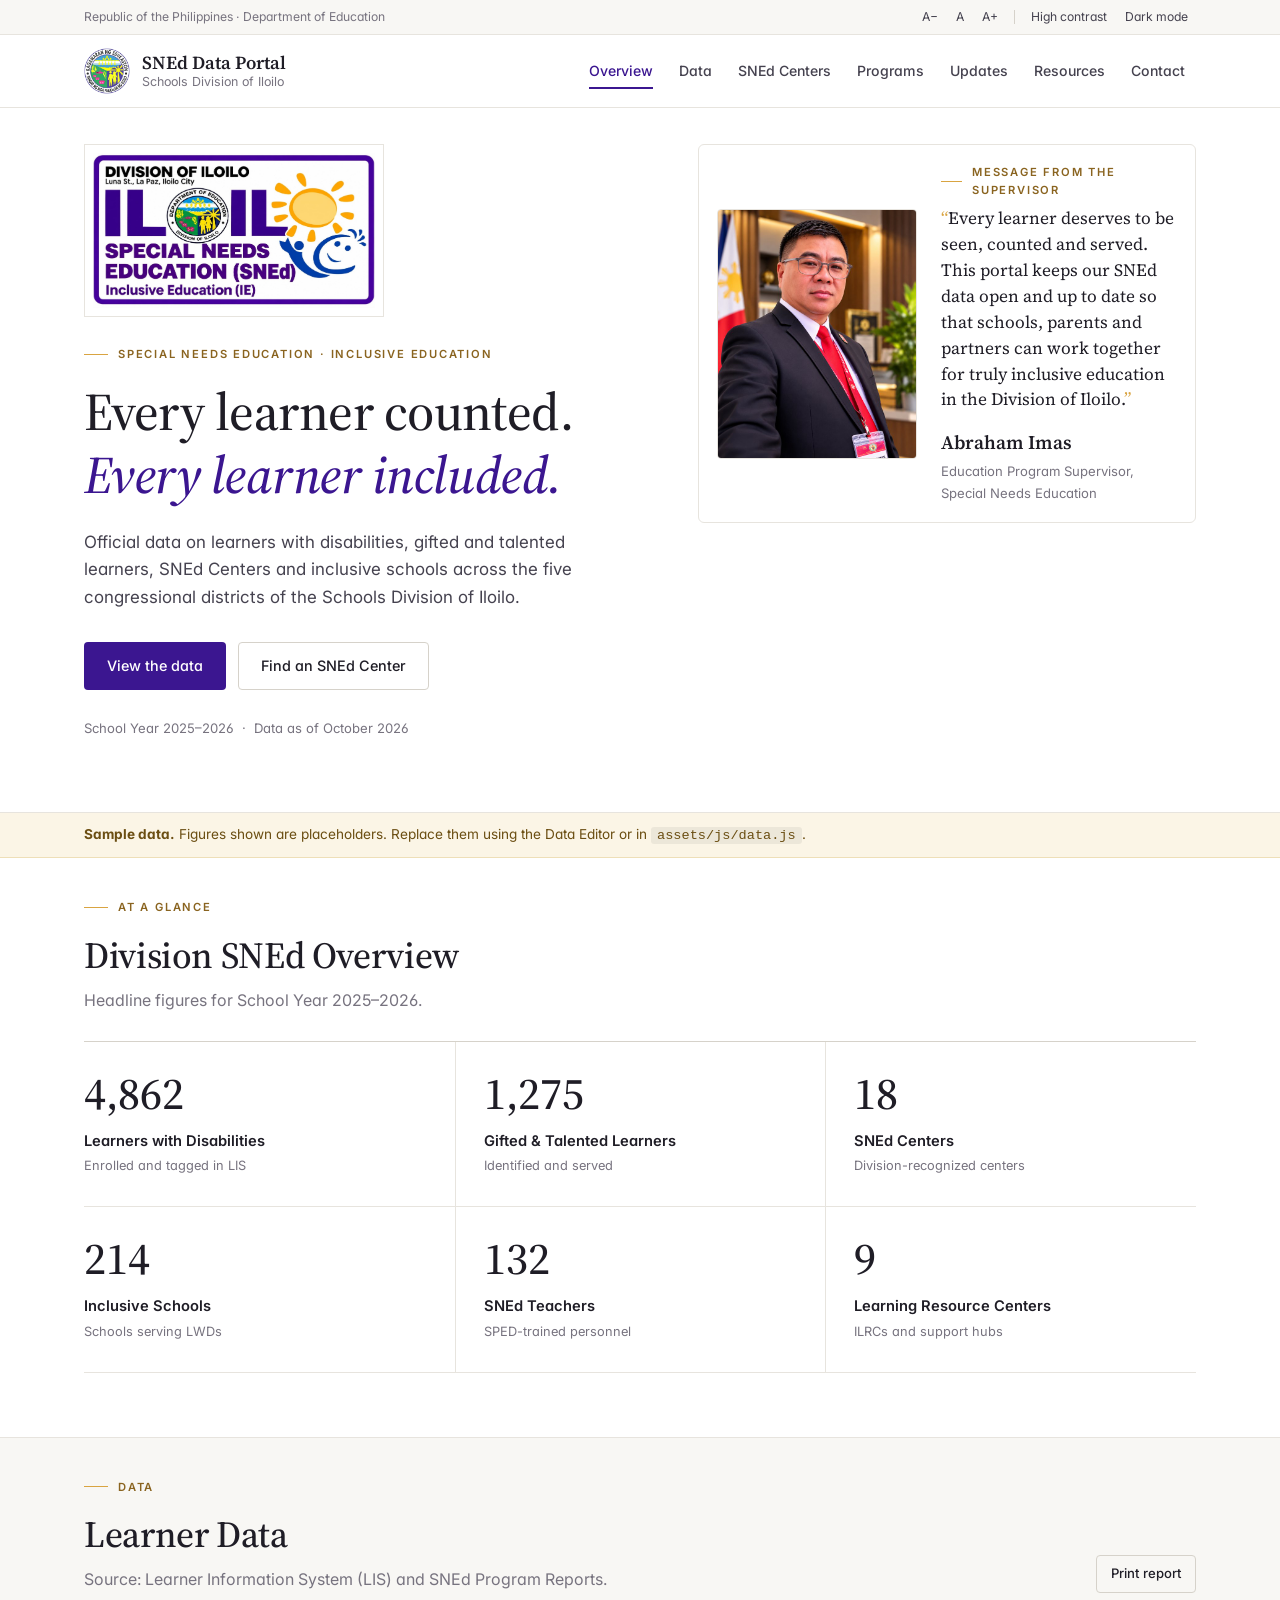
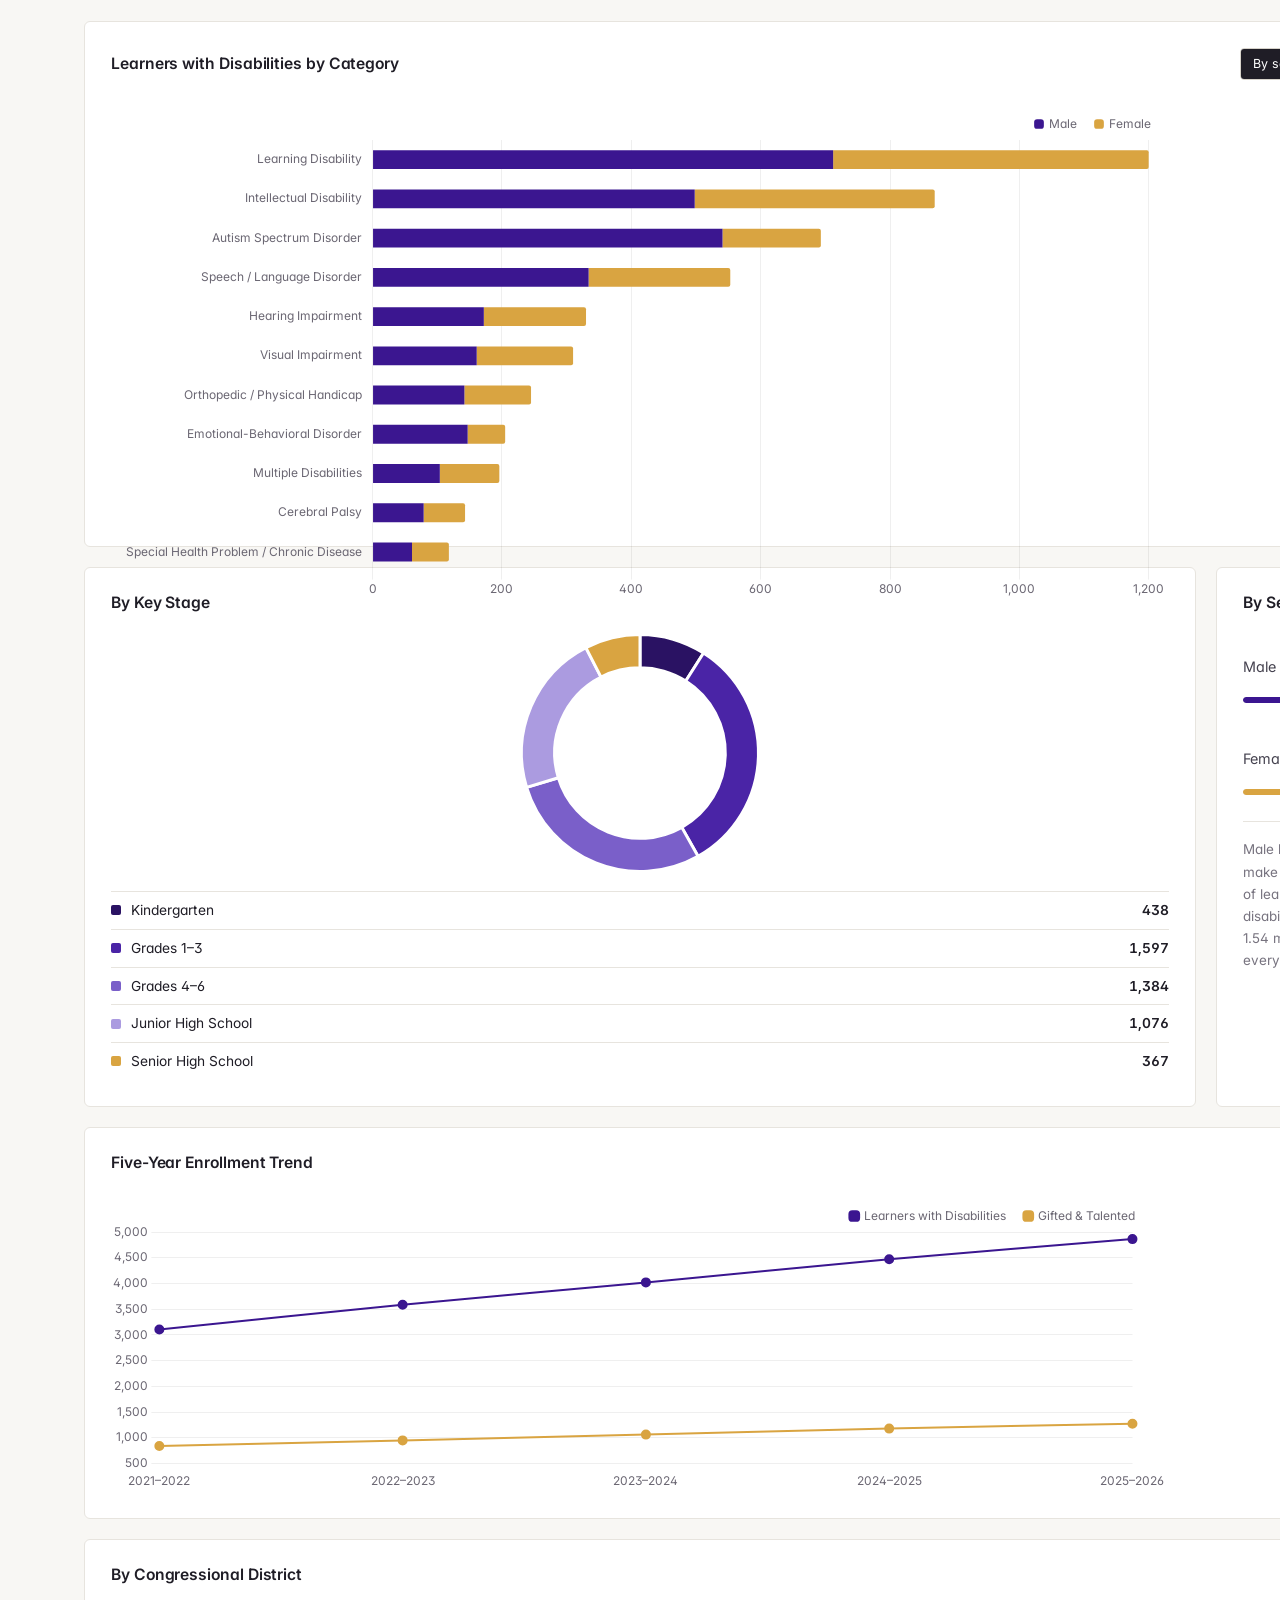
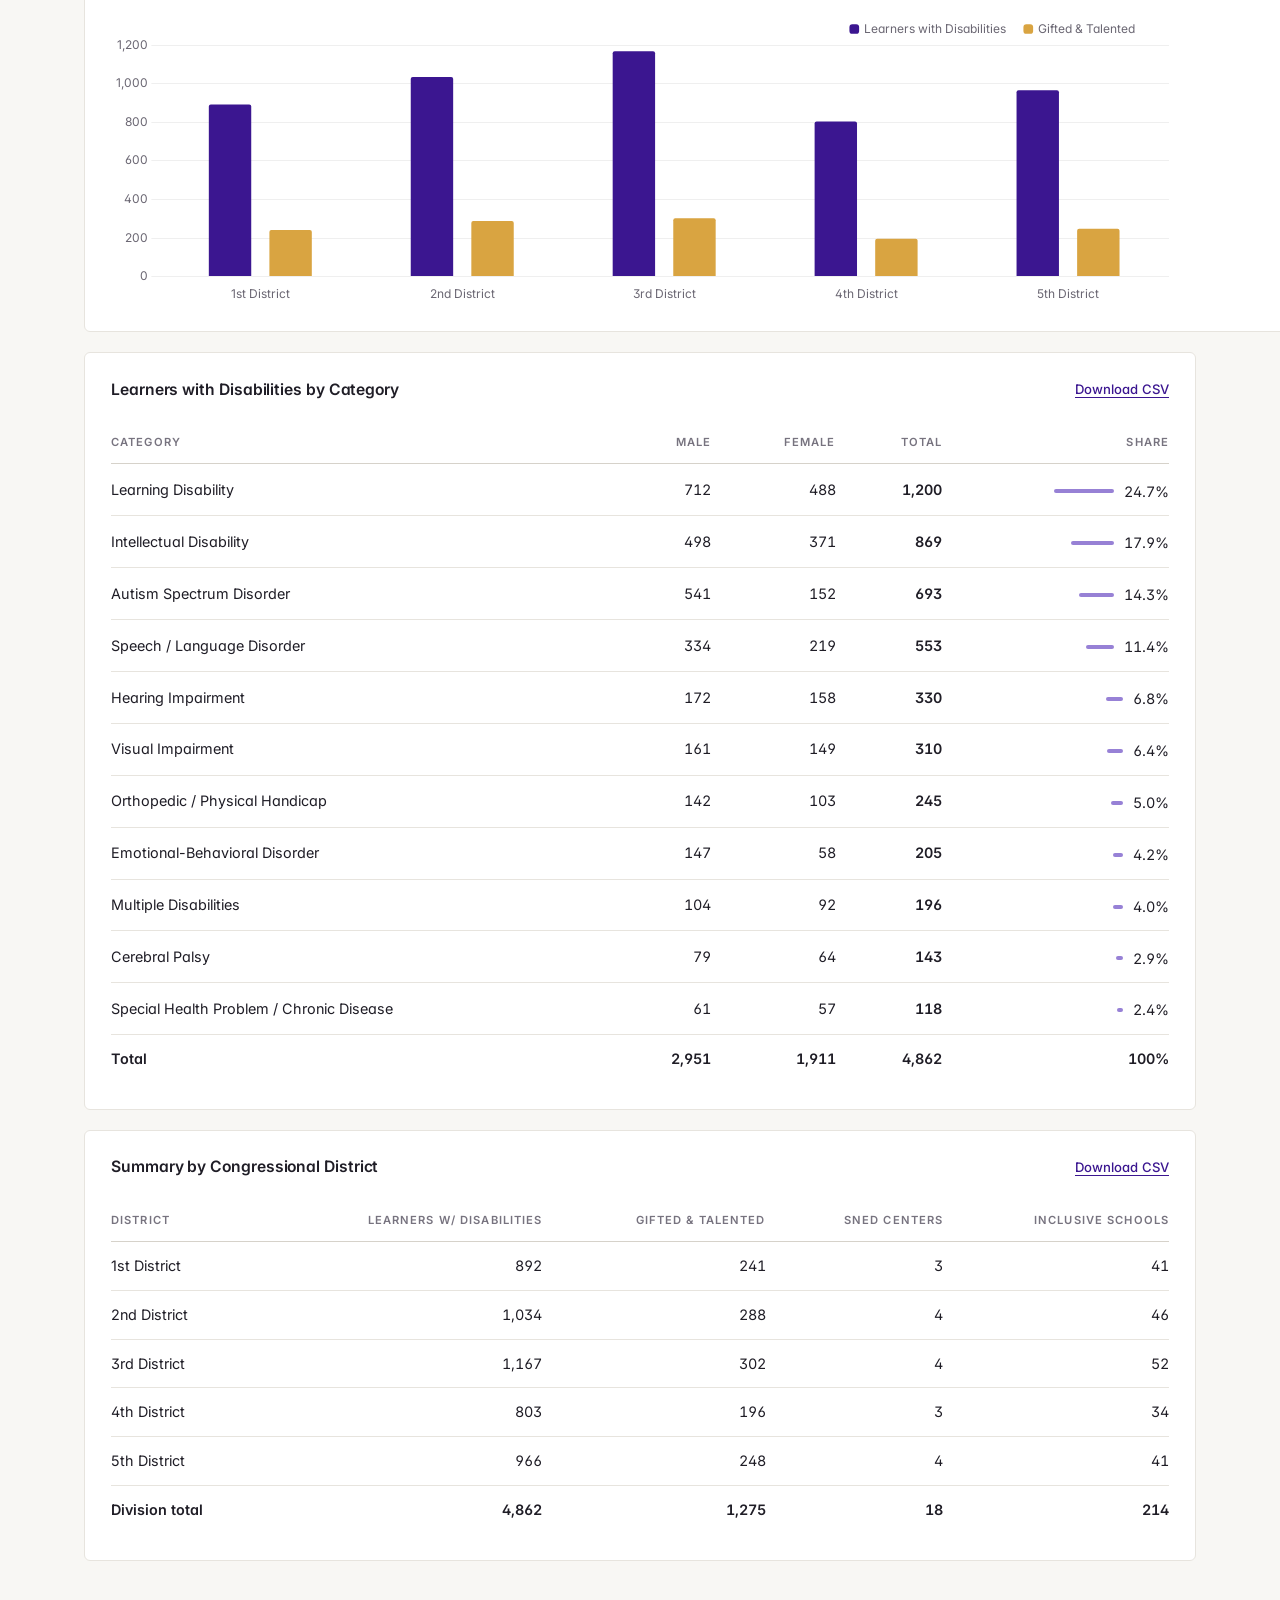
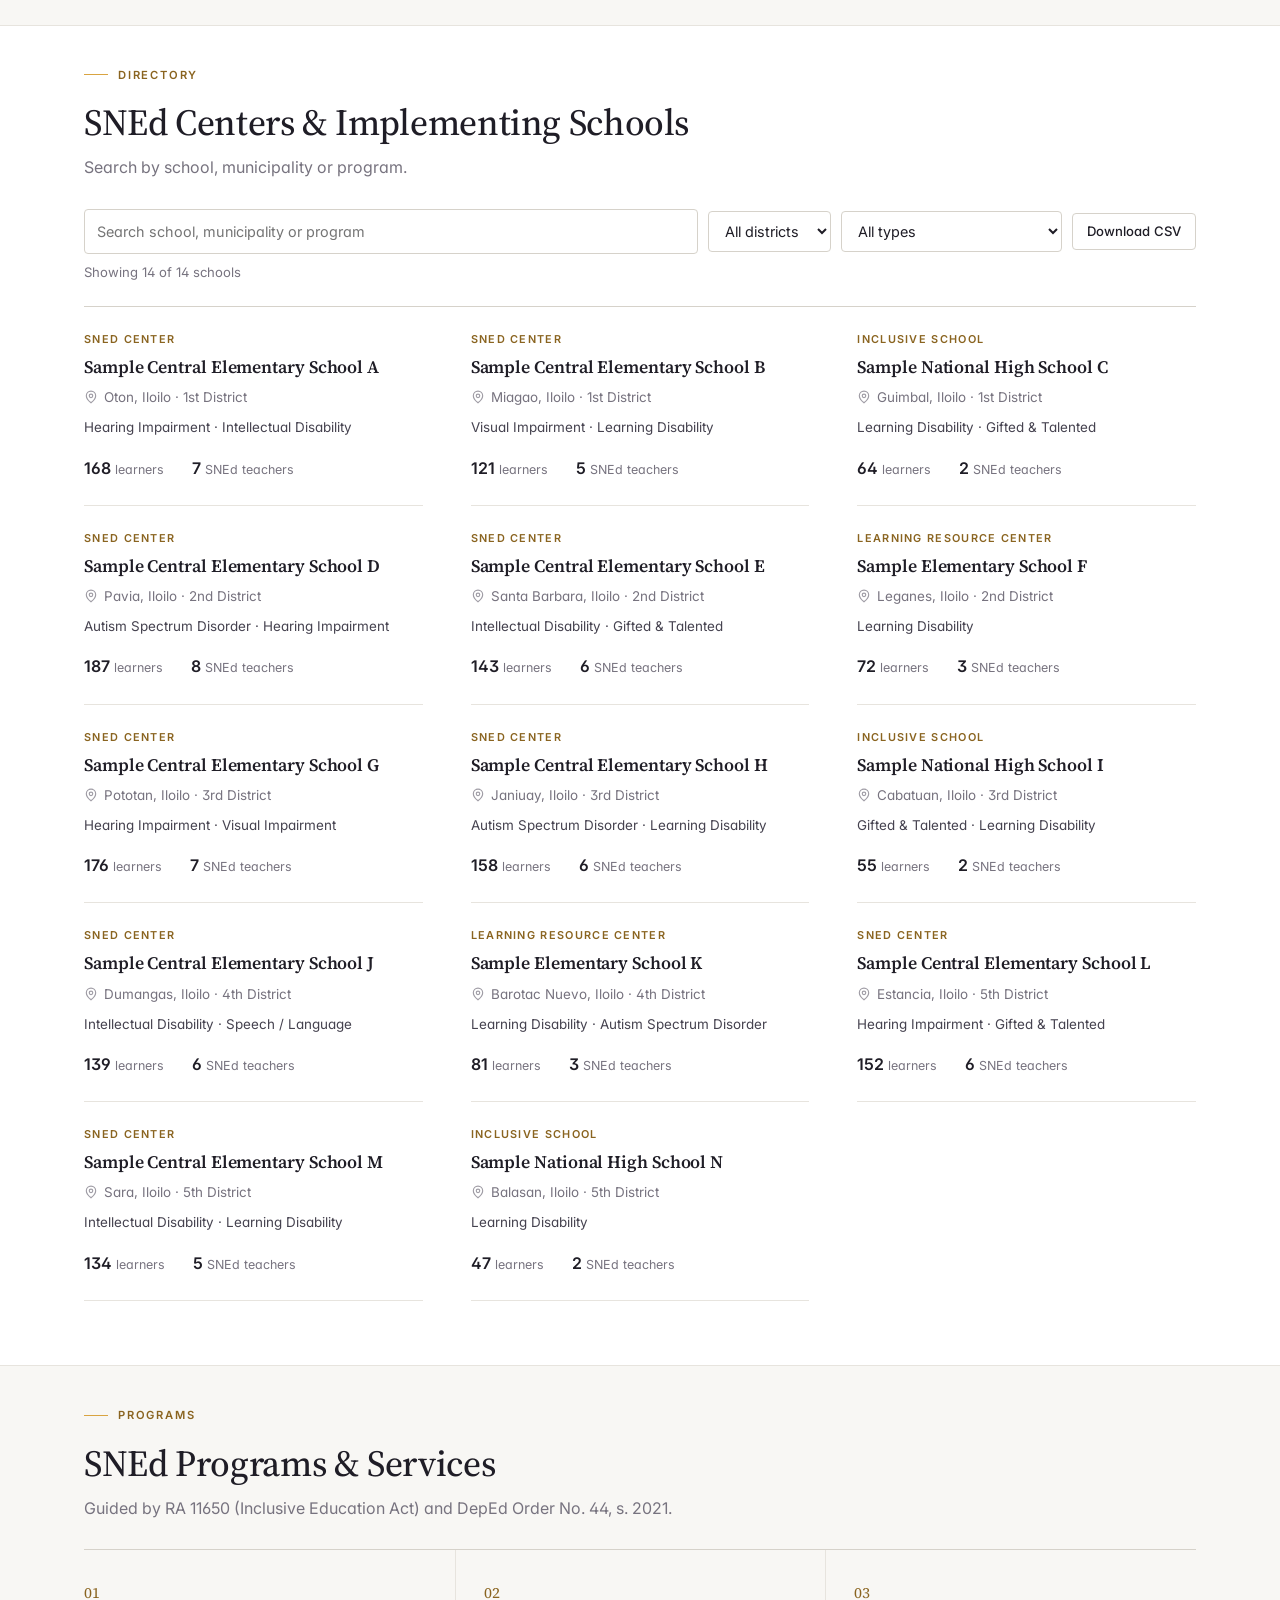
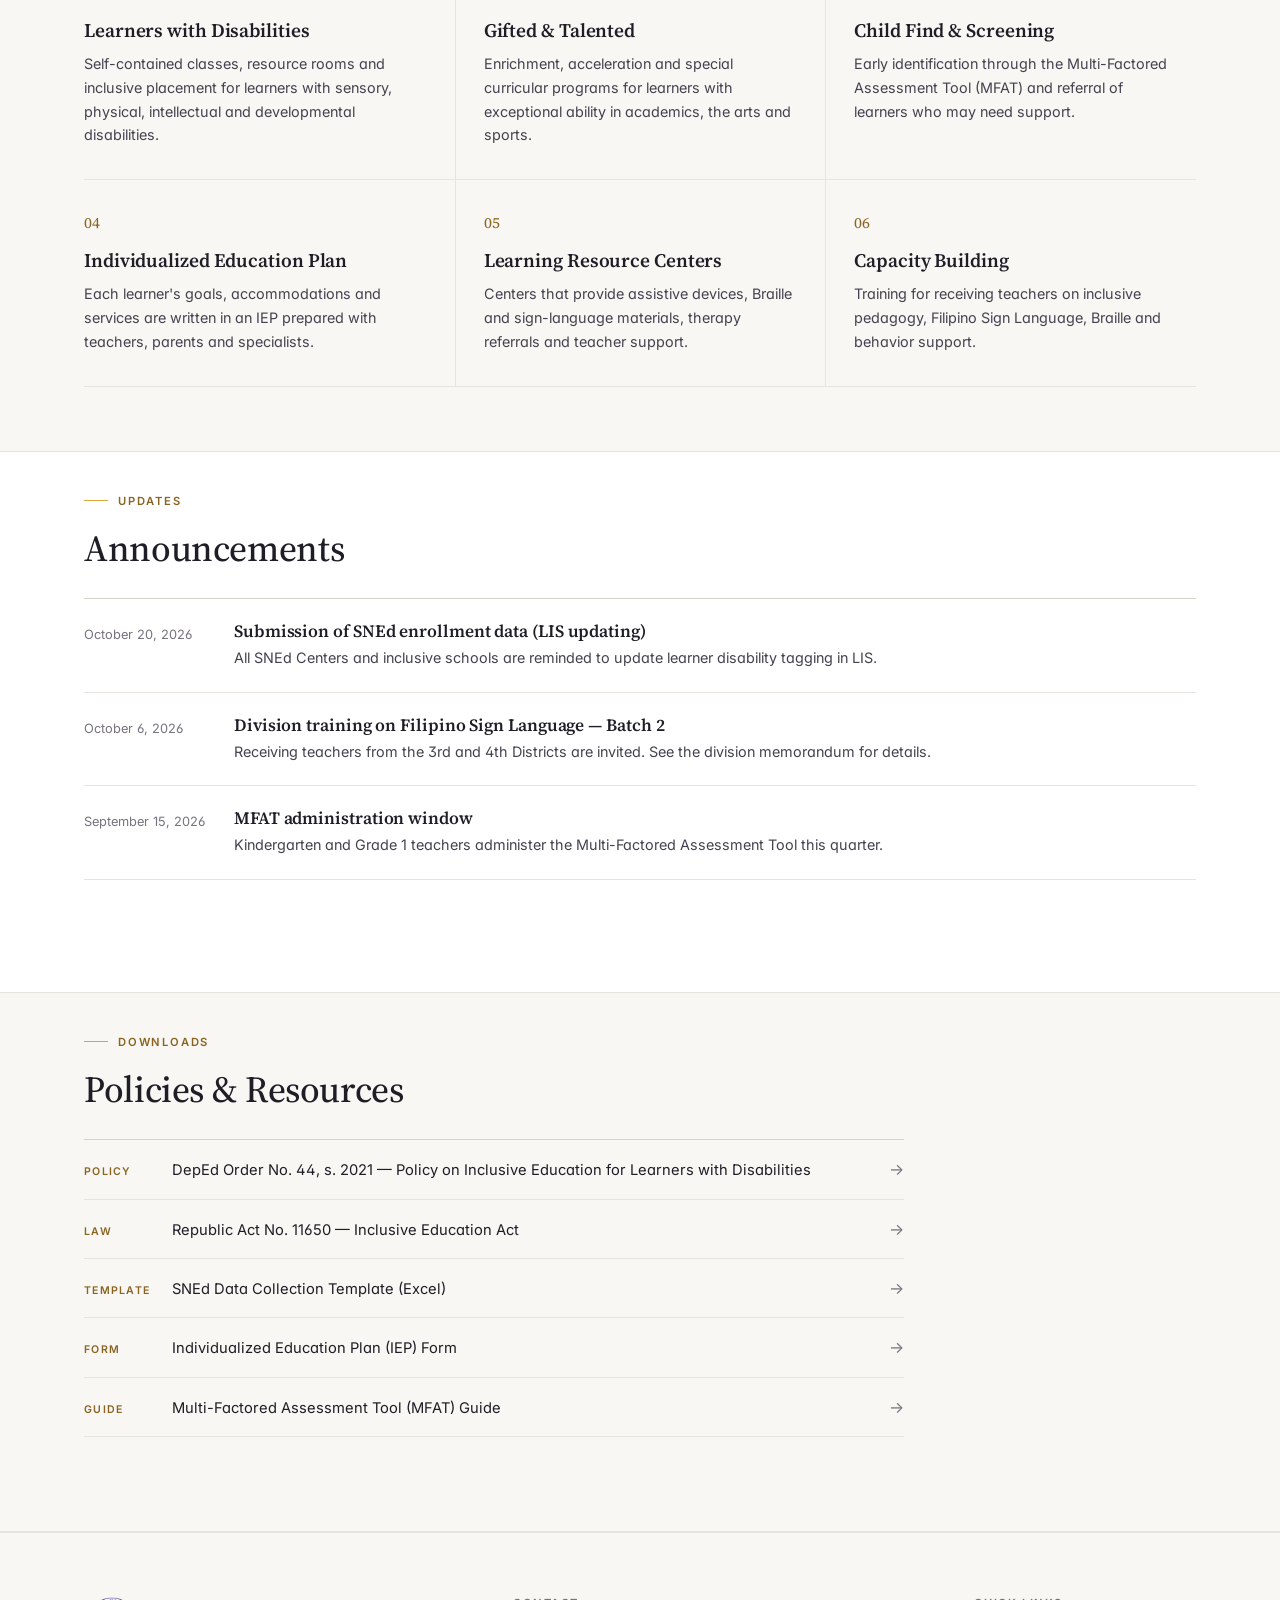
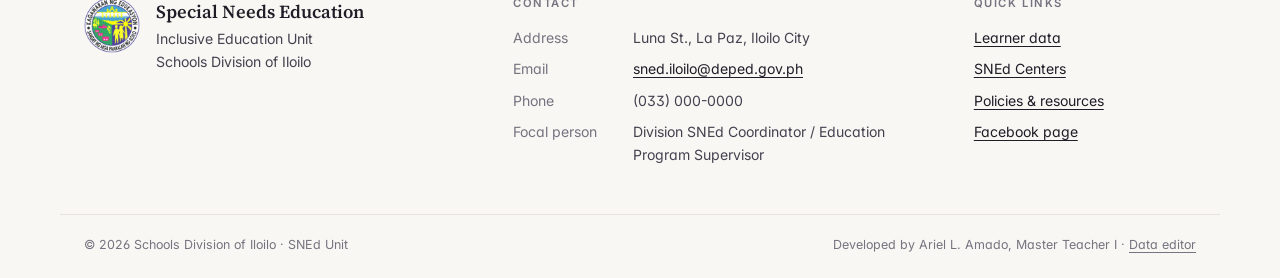
==== index.html @ 19a4d1d9 "Add files via upload" ====
<!doctype html>
<html lang="en">
<head>
  <meta charset="utf-8">
  <meta name="viewport" content="width=device-width, initial-scale=1">
  <title>SNEd Data Portal · Schools Division of Iloilo</title>
  <meta name="description" content="Special Needs Education (SNEd) and Inclusive Education data portal of the Schools Division of Iloilo — learners, SNEd centers, programs and resources.">
  <meta property="og:title" content="SNEd Data Portal · Schools Division of Iloilo">
  <meta property="og:description" content="Special Needs Education and Inclusive Education data of the Schools Division of Iloilo.">
  <meta property="og:image" content="assets/img/sned-banner.jpg">
  <meta name="theme-color" content="#ffffff">
  <link rel="icon" type="image/png" href="assets/img/favicon.png">
  <link rel="preconnect" href="https://fonts.googleapis.com">
  <link rel="preconnect" href="https://fonts.gstatic.com" crossorigin>
  <link href="https://fonts.googleapis.com/css2?family=Inter:wght@400;500;600&family=Source+Serif+4:opsz,wght@8..60,400;8..60,500;8..60,600&display=swap" rel="stylesheet">
  <link rel="stylesheet" href="assets/css/style.css?v=4">
</head>
<body>
  <a class="skip" href="#main">Skip to main content</a>

  <div class="a11y-bar" role="region" aria-label="Accessibility options">
    <div class="wrap a11y-inner">
      <span class="a11y-label">Republic of the Philippines · Department of Education</span>
      <div class="a11y-tools">
        <span class="sr-only">Text size</span>
        <button type="button" data-font="-1" aria-label="Decrease text size">A−</button>
        <button type="button" data-font="0" aria-label="Reset text size">A</button>
        <button type="button" data-font="1" aria-label="Increase text size">A+</button>
        <span class="sep" aria-hidden="true"></span>
        <button type="button" id="contrastBtn" aria-pressed="false">High contrast</button>
        <button type="button" id="themeBtn" aria-label="Toggle dark mode">Dark mode</button>
      </div>
    </div>
  </div>

  <header class="site-header" id="top">
    <div class="wrap header-inner">
      <a class="brand" href="#top" aria-label="SNEd Data Portal home">
        <img src="assets/img/division-seal.png" alt="Schools Division of Iloilo seal" width="48" height="48">
        <span class="brand-text">
          <strong>SNEd Data Portal</strong>
          <small data-bind="meta.division">Schools Division of Iloilo</small>
        </span>
      </a>
      <button class="nav-toggle" aria-expanded="false" aria-controls="nav" type="button">
        <span></span><span></span><span></span><span class="sr-only">Menu</span>
      </button>
      <nav id="nav" class="nav" aria-label="Main">
        <a href="#overview">Overview</a>
        <a href="#data">Data</a>
        <a href="#directory">SNEd Centers</a>
        <a href="#programs">Programs</a>
        <a href="#updates">Updates</a>
        <a href="#resources">Resources</a>
        <a href="#contact">Contact</a>
      </nav>
    </div>
  </header>

  <main id="main">
    <section class="hero" id="overview">
      <div class="wrap hero-inner">
        <div class="hero-copy">
            <figure class="hero-card">
              <img src="assets/img/sned-banner.jpg" alt="Division of Iloilo Special Needs Education (SNEd) and Inclusive Education (IE) logo" width="1690" height="931">
          </figure>
          <p class="eyebrow">Special Needs Education · Inclusive Education</p>
          <h1>Every learner counted.<br><em>Every learner included.</em></h1>
          <p class="lead">Official data on learners with disabilities, gifted and talented learners, SNEd Centers and inclusive schools across the five congressional districts of the <span data-bind="meta.division">Schools Division of Iloilo</span>.</p>
          <div class="hero-actions">
            <a class="btn btn-primary" href="#data">View the data</a>
            <a class="btn btn-outline" href="#directory">Find an SNEd Center</a>
          </div>
          <p class="asof">School Year <span data-bind="meta.schoolYear"></span> &nbsp;·&nbsp; Data as of <span data-bind="meta.asOf"></span></p>
        </div>
        <div class="hero-side">
          <figure class="leader">
            <img src="assets/img/supervisor.jpg" alt="" id="supPhoto" width="640" height="800">
            <figcaption>
              <p class="eyebrow">Message from the Supervisor</p>
              <blockquote id="supMessage"></blockquote>
              <strong class="leader-name" data-bind="meta.supervisorName"></strong>
              <span class="leader-role" data-bind="meta.supervisorPosition"></span>
            </figcaption>
          </figure>
        </div>
      </div>
    </section>

    <div id="sampleNotice" class="sample-notice" hidden>
      <div class="wrap"><strong>Sample data.</strong> Figures shown are placeholders. Replace them using the Data Editor or in <code>assets/js/data.js</code>.</div>
    </div>

    <!-- OVERVIEW -->
    <section id="summary" class="section">
      <div class="wrap">
        <div class="section-head">
          <p class="eyebrow">At a glance</p>
          <h2>Division SNEd Overview</h2>
          <p class="muted">Headline figures for School Year <span data-bind="meta.schoolYear"></span>.</p>
        </div>
        <div class="stats" id="stats"></div>
      </div>
    </section>

    <!-- DATA -->
    <section id="data" class="section section-tint">
      <div class="wrap">
        <div class="section-head row-head">
          <div>
            <p class="eyebrow">Data</p>
            <h2>Learner Data</h2>
            <p class="muted">Source: <span data-bind="meta.source"></span>.</p>
          </div>
          <button class="btn btn-outline btn-sm" type="button" id="printBtn">Print report</button>
        </div>

        <div class="grid-charts">
          <article class="card span-2">
            <header class="card-head">
              <h3>Learners with Disabilities by Category</h3>
              <div class="seg" role="group" aria-label="Show by sex">
                <button type="button" class="on" data-sex="both">By sex</button>
                <button type="button" data-sex="total">Total</button>
              </div>
            </header>
            <div class="chart-box tall"><canvas id="chDisability" aria-label="Bar chart of learners with disabilities by category" role="img"></canvas></div>
          </article>

          <article class="card">
            <header class="card-head"><h3>By Key Stage</h3></header>
            <div class="chart-box short"><canvas id="chLevel" role="img" aria-label="Doughnut chart of learners with disabilities by key stage"></canvas></div>
            <ul class="legend" id="levelLegend"></ul>
          </article>

          <article class="card">
            <header class="card-head"><h3>By Sex</h3></header>
            <div class="sexsplit" id="sexSplit"></div>
          </article>

          <article class="card span-2">
            <header class="card-head"><h3>Five-Year Enrollment Trend</h3></header>
            <div class="chart-box"><canvas id="chTrend" role="img" aria-label="Line chart of enrollment trend"></canvas></div>
          </article>

          <article class="card span-2">
            <header class="card-head"><h3>By Congressional District</h3></header>
            <div class="chart-box"><canvas id="chDistrict" role="img" aria-label="Bar chart by congressional district"></canvas></div>
          </article>
        </div>

        <article class="card table-card">
          <header class="card-head">
            <h3>Learners with Disabilities by Category</h3>
            <button class="link-btn" type="button" data-csv="disability">Download CSV</button>
          </header>
          <div class="table-wrap">
            <table class="data-table" id="tblDisability">
              <thead><tr><th scope="col">Category</th><th scope="col" class="num">Male</th><th scope="col" class="num">Female</th><th scope="col" class="num">Total</th><th scope="col" class="num">Share</th></tr></thead>
              <tbody></tbody>
              <tfoot></tfoot>
            </table>
          </div>
        </article>

        <article class="card table-card">
          <header class="card-head">
            <h3>Summary by Congressional District</h3>
            <button class="link-btn" type="button" data-csv="district">Download CSV</button>
          </header>
          <div class="table-wrap">
            <table class="data-table" id="tblDistrict">
              <thead><tr><th scope="col">District</th><th scope="col" class="num">Learners w/ Disabilities</th><th scope="col" class="num">Gifted &amp; Talented</th><th scope="col" class="num">SNEd Centers</th><th scope="col" class="num">Inclusive Schools</th></tr></thead>
              <tbody></tbody>
              <tfoot></tfoot>
            </table>
          </div>
        </article>
      </div>
    </section>

    <!-- DIRECTORY -->
    <section id="directory" class="section">
      <div class="wrap">
        <div class="section-head">
          <p class="eyebrow">Directory</p>
          <h2>SNEd Centers &amp; Implementing Schools</h2>
          <p class="muted">Search by school, municipality or program.</p>
        </div>
        <div class="filters">
          <label class="field grow">
            <span class="sr-only">Search schools</span>
            <input type="search" id="q" placeholder="Search school, municipality or program">
          </label>
          <label class="field">
            <span class="sr-only">District</span>
            <select id="fDistrict"><option value="">All districts</option></select>
          </label>
          <label class="field">
            <span class="sr-only">Type</span>
            <select id="fType"><option value="">All types</option></select>
          </label>
          <button class="btn btn-outline btn-sm" type="button" data-csv="schools">Download CSV</button>
        </div>
        <p class="result-count" id="resultCount" aria-live="polite"></p>
        <div class="school-grid" id="schoolGrid"></div>
      </div>
    </section>

    <!-- PROGRAMS -->
    <section id="programs" class="section section-tint">
      <div class="wrap">
        <div class="section-head">
          <p class="eyebrow">Programs</p>
          <h2>SNEd Programs &amp; Services</h2>
          <p class="muted">Guided by RA 11650 (Inclusive Education Act) and DepEd Order No. 44, s. 2021.</p>
        </div>
        <div class="programs" id="programList"></div>
      </div>
    </section>

    <!-- UPDATES -->
    <section id="updates" class="section">
      <div class="wrap">
        <div class="section-head">
          <p class="eyebrow">Updates</p>
          <h2>Announcements</h2>
        </div>
        <ol class="timeline" id="announceList"></ol>
      </div>
    </section>

    <!-- RESOURCES -->
    <section id="resources" class="section section-tint">
      <div class="wrap">
        <div class="section-head">
          <p class="eyebrow">Downloads</p>
          <h2>Policies &amp; Resources</h2>
        </div>
        <ul class="resources" id="resourceList"></ul>
      </div>
    </section>
  </main>

  <footer id="contact" class="site-footer">
    <div class="wrap footer-grid">
      <div class="footer-brand">
        <img src="assets/img/division-seal.png" alt="" width="56" height="56">
        <div>
          <strong>Special Needs Education</strong>
          <span>Inclusive Education Unit</span>
          <span data-bind="meta.division"></span>
        </div>
      </div>
      <div>
        <h4>Contact</h4>
        <ul class="contact">
          <li><span>Address</span><span data-bind="meta.address"></span></li>
          <li><span>Email</span><a id="mailLink" data-bind="meta.email"></a></li>
          <li><span>Phone</span><span data-bind="meta.phone"></span></li>
          <li><span>Focal person</span><span data-bind="meta.focalPerson"></span></li>
        </ul>
      </div>
      <div>
        <h4>Quick links</h4>
        <ul class="links">
          <li><a href="#data">Learner data</a></li>
          <li><a href="#directory">SNEd Centers</a></li>
          <li><a href="#resources">Policies &amp; resources</a></li>
          <li><a id="fbLink" href="#" target="_blank" rel="noopener">Facebook page</a></li>
        </ul>
      </div>
    </div>
    <div class="wrap footer-bottom">
      <span>© <span id="year"></span> <span data-bind="meta.division"></span> · SNEd Unit</span>
      <span>Developed by <span data-bind="meta.developer"></span> · <a href="admin.html">Data editor</a></span>
    </div>
  </footer>

  <a href="#top" class="to-top" aria-label="Back to top">↑</a>

  <script src="assets/js/chart.umd.min.js"></script>
  <script src="assets/js/data.js?v=4"></script>
  <script src="assets/js/app.js?v=4"></script>
</body>
</html>
---- assets/css/style.css ----
/* SNEd Data Portal — Schools Division of Iloilo
   Simple, professional theme: ivory + white, deep purple accent, serif headings. */
:root{
  --purple-900:#1f0d4a; --purple-800:#2a1263; --purple-700:#3b1690; --purple-600:#4a24a6; --purple-500:#6b4cc4; --purple-100:#eeeaf7; --purple-50:#f6f4fb;
  --gold:#d9a441; --gold-soft:#ecd3a0; --gold-ink:#8a6420;
  --blue:#3b1690; --rose:#a894e0; --teal:#3b1690; --blue-soft:#eeeaf7;
  --bg:#ffffff; --surface:#ffffff; --tint:#f8f7f4; --ink:#1f1d26; --ink-2:#45424f; --muted:#77737f; --line:#e7e4de; --line-2:#d6d2ca;
  --shadow:none; --radius:6px; --fs:16px;
  --serif:"Source Serif 4", Georgia, "Times New Roman", serif;
  --sans:"Inter", system-ui, -apple-system, "Segoe UI", sans-serif;
  --chart-grid:rgba(31,29,38,.07); --chart-text:#6b6773;
}
@media (prefers-color-scheme: dark){
  :root:not([data-theme="light"]){
    --bg:#15131a; --surface:#1b1921; --tint:#18161e; --ink:#eceaf1; --ink-2:#c9c5d3; --muted:#9a96a5; --line:#2c2934; --line-2:#3a3644;
    --purple-700:#b7a4f0; --purple-600:#b7a4f0; --purple-500:#9c86e6; --purple-100:#2a2440; --purple-50:#201c2c; --gold-ink:#e2bd76;
    --chart-grid:rgba(255,255,255,.07); --chart-text:#a8a4b3;
  }
}
:root[data-theme="dark"]{
  --bg:#15131a; --surface:#1b1921; --tint:#18161e; --ink:#eceaf1; --ink-2:#c9c5d3; --muted:#9a96a5; --line:#2c2934; --line-2:#3a3644;
  --purple-700:#b7a4f0; --purple-600:#b7a4f0; --purple-500:#9c86e6; --purple-100:#2a2440; --purple-50:#201c2c; --gold-ink:#e2bd76;
  --chart-grid:rgba(255,255,255,.07); --chart-text:#a8a4b3;
}
:root[data-contrast="high"]{
  --bg:#fff; --surface:#fff; --tint:#fff; --ink:#000; --ink-2:#000; --muted:#222; --line:#000; --line-2:#000;
  --purple-700:#2a0a73; --purple-600:#2a0a73; --chart-text:#000;
}
:root[data-contrast="high"] a{text-decoration:underline}

*{box-sizing:border-box}
html{font-size:var(--fs);scroll-behavior:smooth;scroll-padding-top:72px}
body{margin:0;font-family:var(--sans);background:var(--bg);color:var(--ink);line-height:1.65;-webkit-font-smoothing:antialiased;font-feature-settings:"cv11","ss01"}
img{max-width:100%;height:auto;display:block}
a{color:var(--purple-700);text-underline-offset:3px}
h1,h2,h3,h4{margin:0;line-height:1.2}
h1,h2{font-family:var(--serif);font-weight:500;letter-spacing:-.01em}
h3{font-weight:600;letter-spacing:-.005em}
.wrap{max-width:1160px;margin:0 auto;padding:0 24px}
.sr-only{position:absolute;width:1px;height:1px;overflow:hidden;clip:rect(0 0 0 0);white-space:nowrap}
.skip{position:absolute;left:-999px;top:8px;background:var(--ink);color:#fff;padding:8px 14px;z-index:100}
.skip:focus{left:12px}
:focus-visible{outline:2px solid var(--purple-600);outline-offset:3px}
.muted{color:var(--muted)}

/* top bar */
.a11y-bar{background:var(--tint);border-bottom:1px solid var(--line);color:var(--muted);font-size:.76rem}
.a11y-inner{display:flex;justify-content:space-between;align-items:center;gap:12px;min-height:34px}
.a11y-tools{display:flex;gap:2px;align-items:center;flex-wrap:wrap}
.a11y-tools button{background:none;border:0;color:var(--ink-2);padding:4px 8px;font:inherit;cursor:pointer;border-radius:4px}
.a11y-tools button:hover,.a11y-tools button[aria-pressed="true"]{color:var(--purple-700);background:var(--purple-50)}
.a11y-tools .sep{width:1px;height:14px;background:var(--line-2);margin:0 6px}

/* header */
.site-header{position:sticky;top:0;z-index:50;background:color-mix(in srgb,var(--bg) 94%,transparent);backdrop-filter:blur(8px);border-bottom:1px solid var(--line)}
.header-inner{display:flex;align-items:center;justify-content:space-between;gap:16px;min-height:72px}
.brand{display:flex;align-items:center;gap:12px;text-decoration:none;color:var(--ink)}
.brand img{width:46px;height:46px}
.brand-text{display:flex;flex-direction:column;line-height:1.2}
.brand-text strong{font-family:var(--serif);font-size:1.15rem;font-weight:600}
.brand-text small{color:var(--muted);font-size:.78rem}
.nav{display:flex;gap:4px;align-items:center}
.nav a{position:relative;text-decoration:none;color:var(--ink-2);padding:8px 11px;font-size:.88rem;font-weight:500}
.nav a::after{content:"";position:absolute;left:11px;right:11px;bottom:2px;height:1.5px;background:var(--purple-700);transform:scaleX(0);transition:transform .2s}
.nav a:hover,.nav a.active{color:var(--purple-700)}
.nav a:hover::after,.nav a.active::after{transform:scaleX(1)}
.nav-toggle{display:none;background:none;border:1px solid var(--line);border-radius:6px;width:42px;height:42px;flex-direction:column;justify-content:center;align-items:center;gap:4px;cursor:pointer}
.nav-toggle span:not(.sr-only){display:block;width:18px;height:1.5px;background:var(--ink)}

/* hero */
.hero{border-bottom:1px solid var(--line);background:var(--bg)}
.hero-inner{display:grid;grid-template-columns:1.05fr .95fr;gap:64px;align-items:start;padding:36px 24px 72px}
.eyebrow{display:flex;align-items:center;gap:10px;text-transform:uppercase;letter-spacing:.16em;font-size:.7rem;font-weight:600;color:var(--gold-ink);margin:0 0 16px}
.eyebrow::before{content:"";width:24px;height:1px;background:var(--gold)}
.hero h1{font-size:clamp(2.1rem,4.4vw,3.3rem);font-weight:500;color:var(--ink)}
.hero h1 em{font-style:italic;color:var(--purple-700)}
.lead{font-size:1.06rem;color:var(--ink-2);max-width:54ch;margin:22px 0 30px}
.hero-actions{display:flex;gap:12px;flex-wrap:wrap}
.asof{margin:28px 0 0;font-size:.82rem;color:var(--muted)}
.hero-card{margin:0;border:1px solid var(--line);padding:14px;background:#fff}
.hero-card img{width:100%}

/* buttons */
.btn{display:inline-flex;align-items:center;gap:8px;padding:11px 22px;border-radius:4px;font:inherit;font-weight:500;font-size:.9rem;text-decoration:none;cursor:pointer;border:1px solid transparent;transition:background .15s,border-color .15s,color .15s}
.btn-primary{background:var(--purple-700);color:#fff}
.btn-primary:hover{background:var(--purple-800)}
:root[data-theme="dark"] .btn-primary{color:#15131a}
.btn-outline{background:transparent;border-color:var(--line-2);color:var(--ink)}
.btn-outline:hover{border-color:var(--purple-700);color:var(--purple-700)}
.btn-gold{background:var(--gold);color:#2a1a00}
.btn-gold:hover{background:#c8932f}
.btn-sm{padding:7px 14px;font-size:.82rem}
.link-btn{background:none;border:0;padding:0;font:inherit;font-size:.82rem;font-weight:500;color:var(--purple-700);cursor:pointer;text-decoration:underline;text-underline-offset:3px}

.sample-notice{background:#fbf5e6;color:#6b4e12;border-bottom:1px solid #eedfb8;font-size:.85rem;padding:10px 0}
:root[data-theme="dark"] .sample-notice{background:#2a2312;color:#ecd3a0;border-color:#3d3318}
.sample-notice code{background:rgba(0,0,0,.06);padding:1px 6px;border-radius:3px}

/* sections */
.section{padding:40px 0 64px}
.section-tint{background:var(--tint);border-top:1px solid var(--line);border-bottom:1px solid var(--line)}
.section-head{margin-bottom:28px;max-width:680px}
.section-head h2{font-size:clamp(1.7rem,3vw,2.3rem)}
.section-head p.muted{margin:10px 0 0}
.row-head{display:flex;justify-content:space-between;align-items:flex-end;gap:16px;max-width:none;flex-wrap:wrap}

/* stats — a quiet ledger */
.stats{display:grid;grid-template-columns:repeat(3,1fr);border-top:1px solid var(--line-2)}
.stat{padding:30px 28px 30px 0;border-bottom:1px solid var(--line)}
.stat:not(:nth-child(3n+1)){padding-left:28px;border-left:1px solid var(--line)}
.stat .num{font-family:var(--serif);font-size:2.8rem;font-weight:500;line-height:1;color:var(--ink);font-variant-numeric:lining-nums tabular-nums}
.stat .lbl{margin-top:12px;font-weight:600;font-size:.92rem}
.stat .sub{color:var(--muted);font-size:.8rem;margin-top:2px}

/* cards & charts */
.grid-charts{display:grid;grid-template-columns:repeat(2,1fr);gap:20px;margin-bottom:20px}
.span-2{grid-column:span 2}
.card{background:var(--surface);border:1px solid var(--line);border-radius:var(--radius);padding:26px}
.card-head{display:flex;align-items:center;justify-content:space-between;gap:12px;margin-bottom:20px;flex-wrap:wrap}
.card-head h3{font-size:.98rem}
.chart-box{position:relative;height:300px}
.chart-box.short{height:240px}
.chart-box.tall{height:420px}
.seg{display:inline-flex;border:1px solid var(--line-2);border-radius:4px;overflow:hidden}
.seg button{border:0;background:transparent;font:inherit;font-size:.78rem;padding:5px 12px;cursor:pointer;color:var(--ink-2)}
.seg button + button{border-left:1px solid var(--line-2)}
.seg button.on{background:var(--ink);color:var(--bg)}
.legend{list-style:none;padding:0;margin:18px 0 0;display:grid;gap:0;font-size:.86rem}
.legend li{display:flex;align-items:center;gap:10px;padding:7px 0;border-top:1px solid var(--line)}
.legend i{width:10px;height:10px;border-radius:2px;flex:none}
.legend b{margin-left:auto;font-weight:600;font-variant-numeric:tabular-nums}

.sexsplit{display:grid;gap:26px;padding-top:4px}
.sex-row .top{display:flex;justify-content:space-between;align-items:baseline;margin-bottom:10px}
.sex-row .top span{color:var(--ink-2);font-size:.9rem}
.sex-row .top b{font-family:var(--serif);font-weight:500;font-size:1.9rem;font-variant-numeric:lining-nums tabular-nums}
.bar{height:6px;background:var(--line);border-radius:3px;overflow:hidden}
.bar > i{display:block;height:100%;border-radius:3px;transition:width 1s ease}
.sex-note{font-size:.84rem;color:var(--muted);border-top:1px solid var(--line);padding-top:16px;margin:0}

.table-card{margin-top:20px}
.table-wrap{overflow-x:auto}
.data-table{width:100%;border-collapse:collapse;font-size:.9rem;min-width:520px}
.data-table th,.data-table td{padding:12px 10px;border-bottom:1px solid var(--line);text-align:left}
.data-table th:first-child,.data-table td:first-child{padding-left:0}
.data-table th:last-child,.data-table td:last-child{padding-right:0}
.data-table thead th{font-size:.7rem;text-transform:uppercase;letter-spacing:.1em;color:var(--muted);font-weight:600;border-bottom:1px solid var(--line-2)}
.data-table .num{text-align:right;font-variant-numeric:tabular-nums}
.data-table td b{font-weight:600}
.data-table tfoot td{font-weight:600;border-top:1px solid var(--ink);border-bottom:0}
.share{display:inline-flex;align-items:center;gap:10px;justify-content:flex-end}
.share i{display:inline-block;height:4px;border-radius:2px;background:var(--purple-500);opacity:.7}

/* directory */
.filters{display:flex;gap:10px;flex-wrap:wrap;margin-bottom:8px;align-items:center}
.field{display:flex}
.field.grow{flex:1 1 280px}
.field input,.field select{width:100%;font:inherit;font-size:.9rem;padding:10px 12px;border:1px solid var(--line-2);border-radius:4px;background:var(--surface);color:var(--ink)}
.field input:focus,.field select:focus{border-color:var(--purple-700);outline:none}
.result-count{color:var(--muted);font-size:.82rem;margin:8px 0 22px}
.school-grid{display:grid;grid-template-columns:repeat(auto-fill,minmax(320px,1fr));border-top:1px solid var(--line-2)}
.school{display:flex;flex-direction:column;gap:8px;padding:24px 24px 24px 0;border-bottom:1px solid var(--line)}
.school-grid .school{padding-left:0}
@media (min-width:700px){
  .school-grid{grid-template-columns:repeat(2,1fr);column-gap:48px}
}
@media (min-width:1080px){
  .school-grid{grid-template-columns:repeat(3,1fr)}
}
.school h3{font-family:var(--serif);font-size:1.1rem;font-weight:600}
.badge{font-size:.68rem;font-weight:600;text-transform:uppercase;letter-spacing:.12em;color:var(--gold-ink)}
.school .loc{color:var(--muted);font-size:.84rem;display:flex;align-items:center;gap:6px}
.school .loc svg{opacity:.7}
.tags{font-size:.84rem;color:var(--ink-2)}
.school .meta{display:flex;gap:28px;margin-top:8px;font-size:.78rem;color:var(--muted)}
.school .meta b{color:var(--ink);font-size:1rem;font-weight:600;margin-right:4px}
.empty{padding:40px 0;color:var(--muted);grid-column:1/-1}

/* programs */
.programs{display:grid;grid-template-columns:repeat(3,1fr);gap:0;border-top:1px solid var(--line-2)}
.program{padding:30px 28px 32px 0;border-bottom:1px solid var(--line)}
.program:not(:nth-child(3n+1)){padding-left:28px;border-left:1px solid var(--line)}
.program .no{font-family:var(--serif);font-size:.95rem;color:var(--gold-ink);margin-bottom:14px;display:block}
.program h3{font-family:var(--serif);font-size:1.2rem;font-weight:600;margin-bottom:10px}
.program p{margin:0;color:var(--ink-2);font-size:.9rem}

/* supervisor (in hero) */
.hero-side{display:flex;flex-direction:column;gap:18px}
.leader{margin:0;display:grid;grid-template-columns:200px 1fr;gap:24px;align-items:center;padding:18px;border:1px solid var(--line);border-radius:var(--radius);background:var(--surface)}
.leader img{width:100%;height:auto;aspect-ratio:4/5;object-fit:cover;border-radius:4px;border:1px solid var(--line);background:var(--tint)}
.leader .eyebrow{margin-bottom:6px}
.leader blockquote{margin:0 0 14px;font-family:var(--serif);font-size:1.08rem;line-height:1.5;color:var(--ink)}
.leader blockquote::before{content:"\201C";color:var(--gold)}
.leader blockquote::after{content:"\201D";color:var(--gold)}
.leader-name{display:block;font-family:var(--serif);font-size:1.2rem;font-weight:600}
.leader-role{display:block;color:var(--muted);font-size:.82rem;margin-top:2px}
.hero-copy .hero-card{width:300px;max-width:100%;padding:8px;margin:0 0 28px}
@media (max-width:960px){.hero-side{max-width:540px}}
@media (max-width:480px){.hero-copy .hero-card{width:240px}.leader{grid-template-columns:120px 1fr;gap:14px;padding:14px}.leader blockquote{font-size:.92rem}}

/* updates & resources */
.two-col{display:grid;grid-template-columns:1.1fr .9fr;gap:72px}
#updates,#resources{min-height:60vh}
.resources{max-width:820px}
.timeline{list-style:none;margin:0;padding:0;border-top:1px solid var(--line-2)}
.timeline li{padding:22px 0;border-bottom:1px solid var(--line);display:grid;grid-template-columns:130px 1fr;gap:20px}
.timeline time{font-size:.8rem;color:var(--muted);padding-top:3px}
.timeline h3{font-family:var(--serif);font-size:1.08rem;font-weight:600;margin-bottom:4px}
.timeline p{margin:0;color:var(--ink-2);font-size:.9rem}
.resources{list-style:none;margin:0;padding:0;border-top:1px solid var(--line-2)}
.resources a{display:flex;gap:16px;align-items:baseline;padding:16px 0;border-bottom:1px solid var(--line);text-decoration:none;color:var(--ink)}
.resources a:hover .t{color:var(--purple-700);text-decoration:underline}
.resources .ft{flex:none;width:72px;font-size:.66rem;font-weight:600;text-transform:uppercase;letter-spacing:.12em;color:var(--gold-ink)}
.resources .t{font-size:.92rem}
.resources .arr{margin-left:auto;color:var(--muted)}

/* footer */
.site-footer{background:var(--tint);border-top:1px solid var(--line);color:var(--ink-2);padding:64px 0 24px;font-size:.88rem}
.footer-grid{display:grid;grid-template-columns:1.2fr 1.3fr .7fr;gap:48px}
.footer-brand{display:flex;gap:16px;align-items:flex-start}
.footer-brand img{width:56px}
.footer-brand div{display:flex;flex-direction:column}
.footer-brand strong{font-family:var(--serif);font-size:1.15rem;font-weight:600;color:var(--ink)}
.site-footer h4{font-size:.7rem;text-transform:uppercase;letter-spacing:.14em;color:var(--muted);margin-bottom:16px;font-weight:600}
.site-footer ul{list-style:none;margin:0;padding:0;display:grid;gap:8px}
.site-footer a{color:var(--ink)}
.contact li{display:grid;grid-template-columns:110px 1fr;gap:10px}
.contact li span:first-child{color:var(--muted)}
.footer-bottom{display:flex;justify-content:space-between;flex-wrap:wrap;gap:8px;margin-top:48px;padding-top:20px;border-top:1px solid var(--line);font-size:.78rem;color:var(--muted)}
.footer-bottom a{color:var(--muted)}

.to-top{position:fixed;right:20px;bottom:20px;width:40px;height:40px;border:1px solid var(--line-2);background:var(--surface);color:var(--ink);display:grid;place-items:center;text-decoration:none;border-radius:4px;opacity:0;pointer-events:none;transition:opacity .2s}
.to-top.show{opacity:1;pointer-events:auto}

.reveal{opacity:0;transition:opacity .7s ease}
.reveal.in{opacity:1}
@media (prefers-reduced-motion: reduce){*{transition:none!important;scroll-behavior:auto!important}.reveal{opacity:1}}

/* responsive */
@media (max-width:960px){
  .hero-inner{grid-template-columns:1fr;gap:40px;padding:28px 24px 56px}
  .hero-card{max-width:540px}
  .stats,.programs{grid-template-columns:repeat(2,1fr)}
  .stat:not(:nth-child(3n+1)),.program:not(:nth-child(3n+1)){padding-left:0;border-left:0}
  .stat:nth-child(2n),.program:nth-child(2n){padding-left:24px;border-left:1px solid var(--line)}
  .two-col,.footer-grid{grid-template-columns:1fr;gap:48px}
  .nav-toggle{display:flex}
  .nav{position:absolute;top:100%;left:0;right:0;flex-direction:column;align-items:stretch;background:var(--bg);border-bottom:1px solid var(--line);padding:8px 24px 16px;display:none}
  .nav.open{display:flex}
  .nav a{padding:12px 0;border-bottom:1px solid var(--line)}
  .nav a::after{display:none}
}
@media (max-width:640px){
  .a11y-label{display:none}
  .a11y-inner{justify-content:center}
  .wrap{padding:0 18px}
  .section{padding:32px 0 48px}
  .grid-charts{grid-template-columns:1fr}
  .span-2{grid-column:auto}
  .card{padding:20px}
  .chart-box.tall{height:500px}
  .stat{padding:22px 0}
  .stat:nth-child(2n){padding-left:18px}
  .stat .num{font-size:2.1rem}
  .programs{grid-template-columns:1fr}
  .program:nth-child(2n){padding-left:0;border-left:0}
  .timeline li{grid-template-columns:1fr;gap:4px}
  .brand-text small{font-size:.72rem}
}

/* print */
@media print{
  .a11y-bar,.site-header,.hero,.filters,#directory,#programs,.to-top,.btn,.link-btn,.seg,.sample-notice{display:none!important}
  body{background:#fff;color:#000}
  .section{padding:16px 0}
  .card{break-inside:avoid}
  .reveal{opacity:1}
  .print-head{display:flex!important}
}
.print-head{display:none;align-items:center;gap:14px;padding:12px 0;border-bottom:1px solid #000;margin-bottom:12px}

/* dark-mode details (system setting) */
@media (prefers-color-scheme: dark){
  :root:not([data-theme="light"]) .btn-primary{color:#15131a}
  :root:not([data-theme="light"]) .sample-notice{background:#2a2312;color:#ecd3a0;border-color:#3d3318}
}
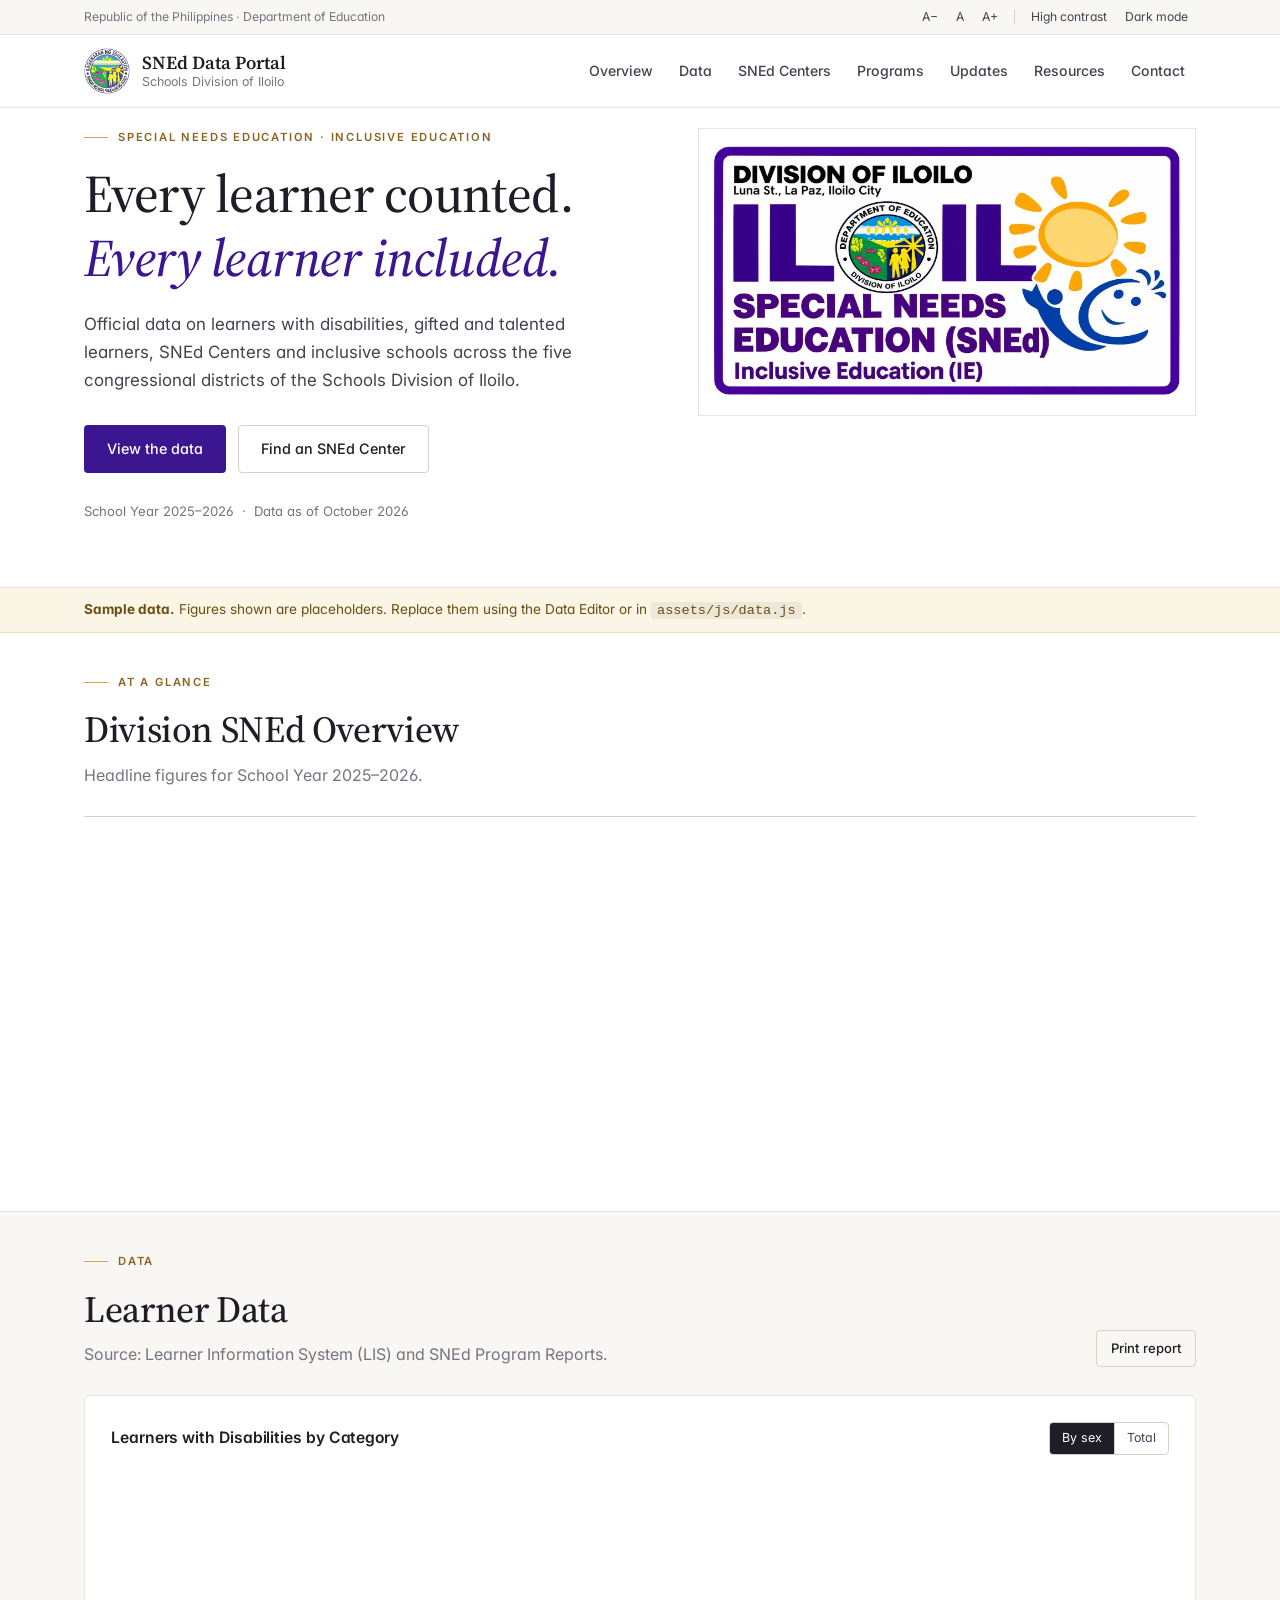
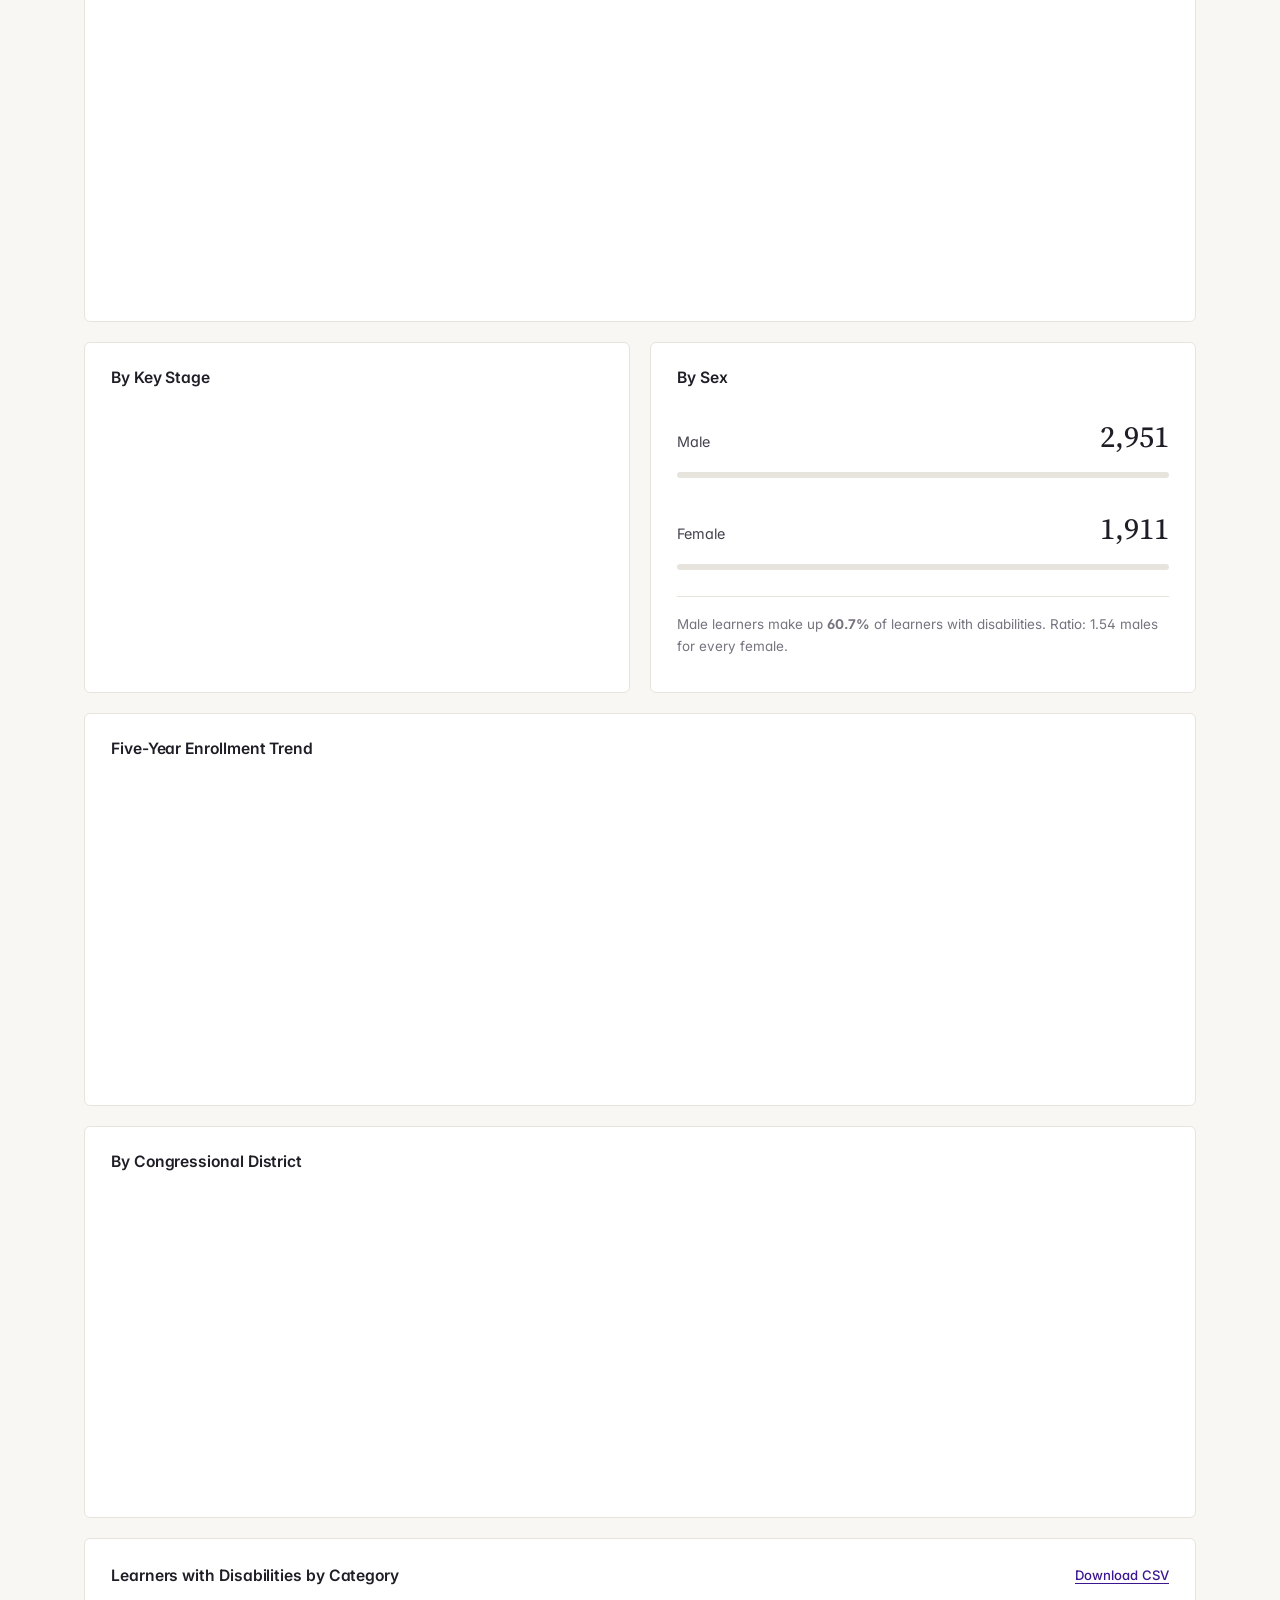
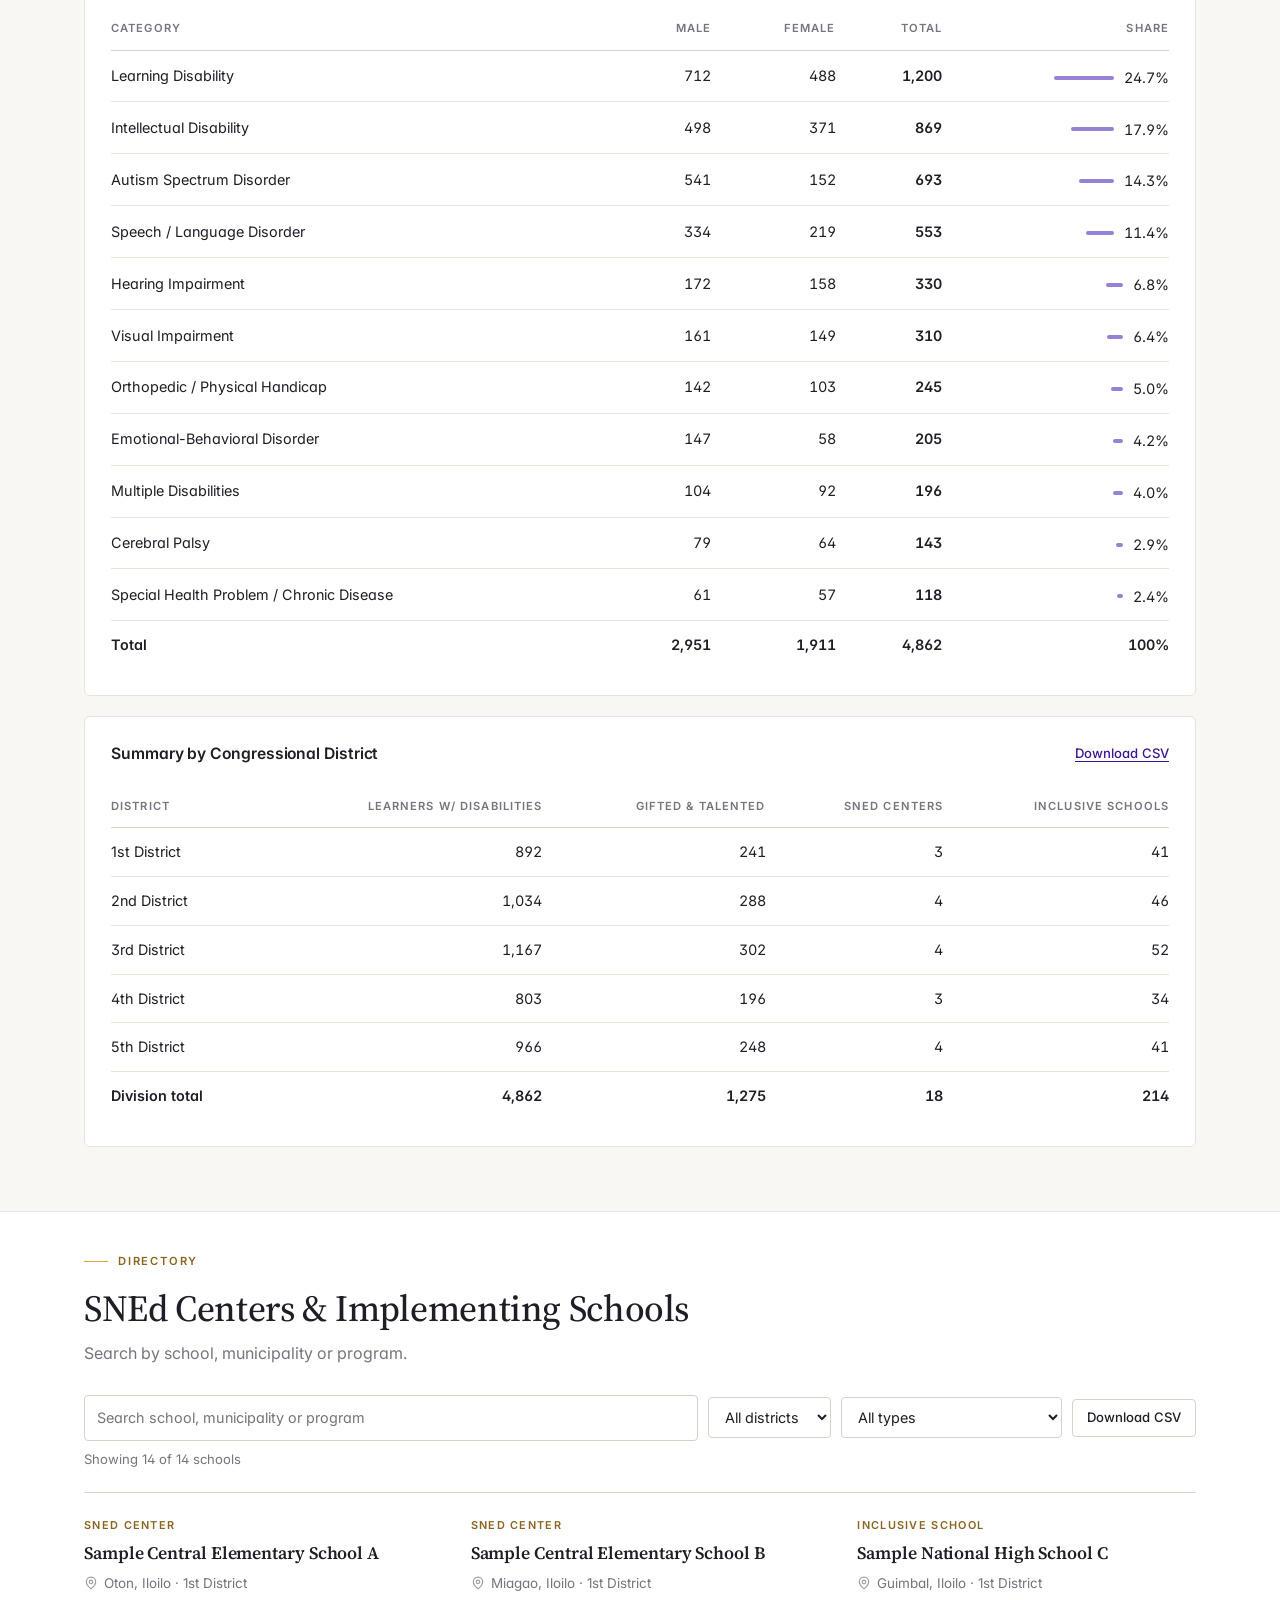
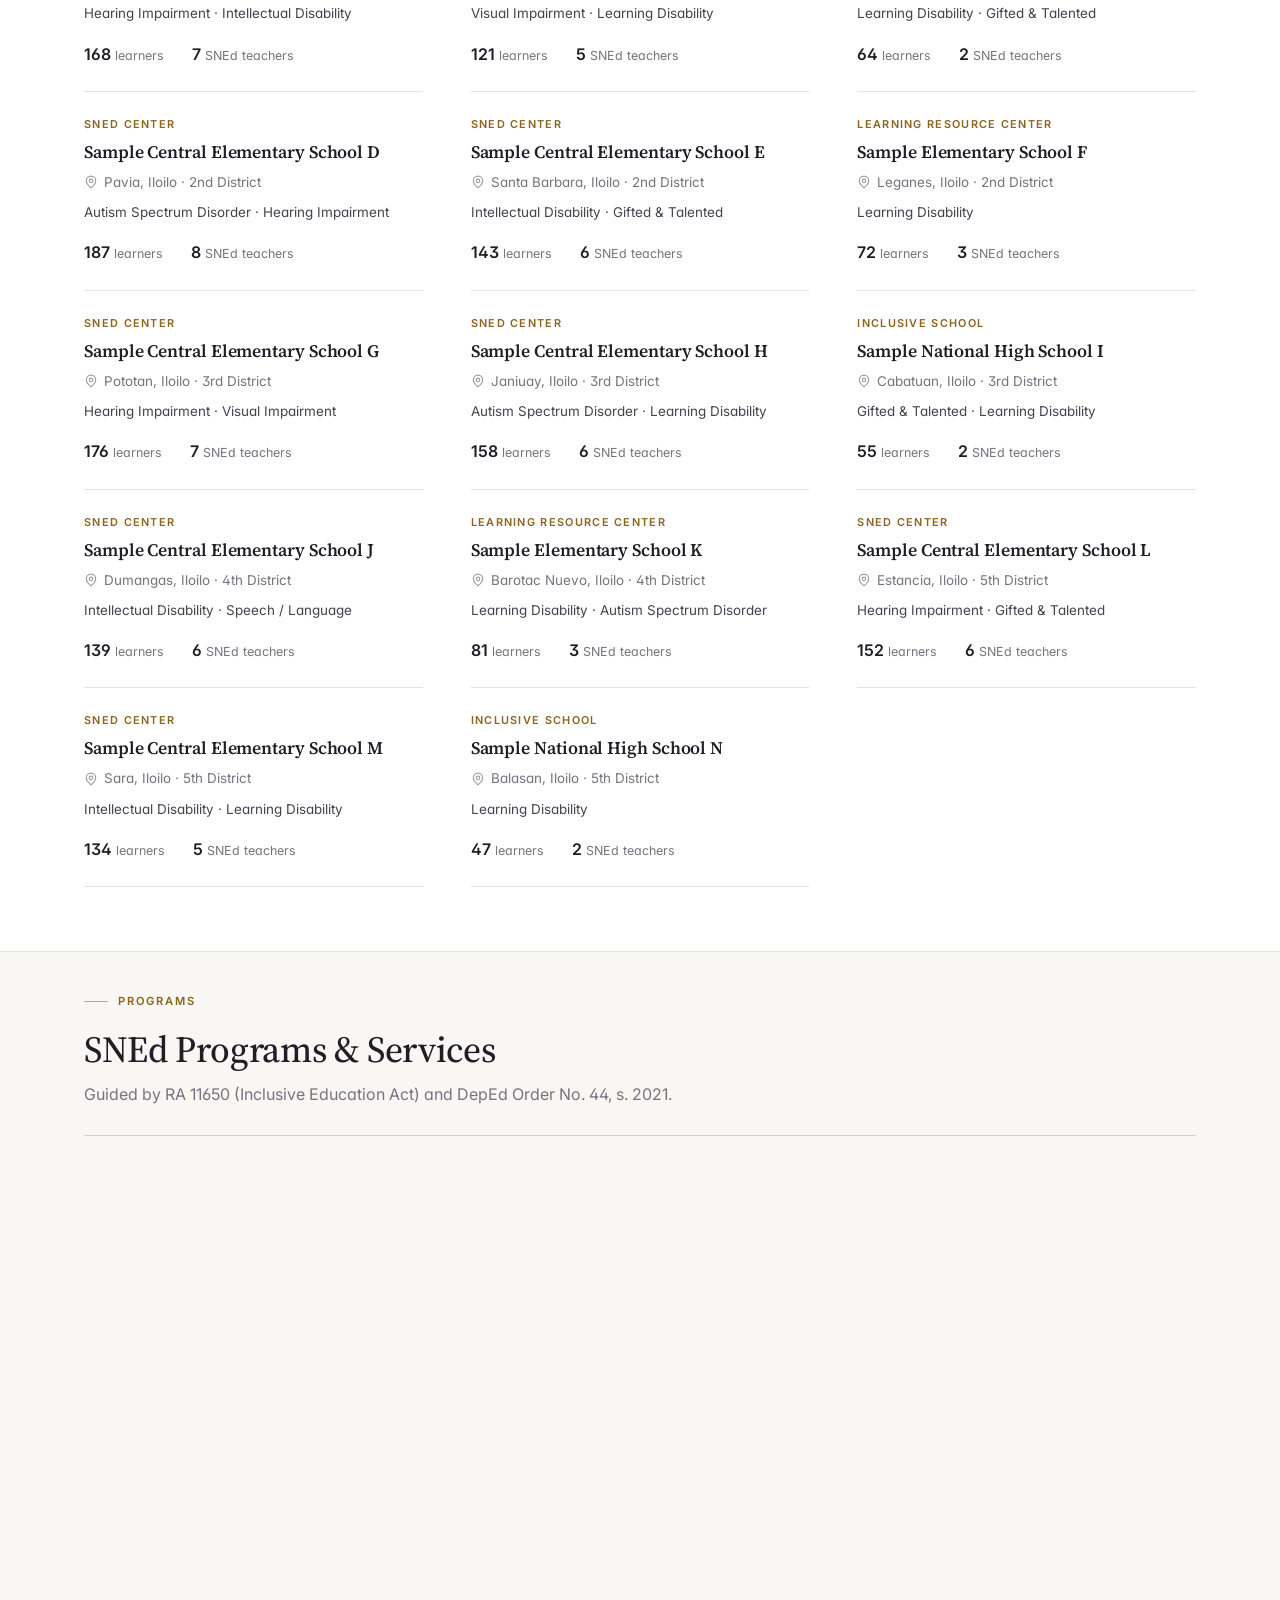
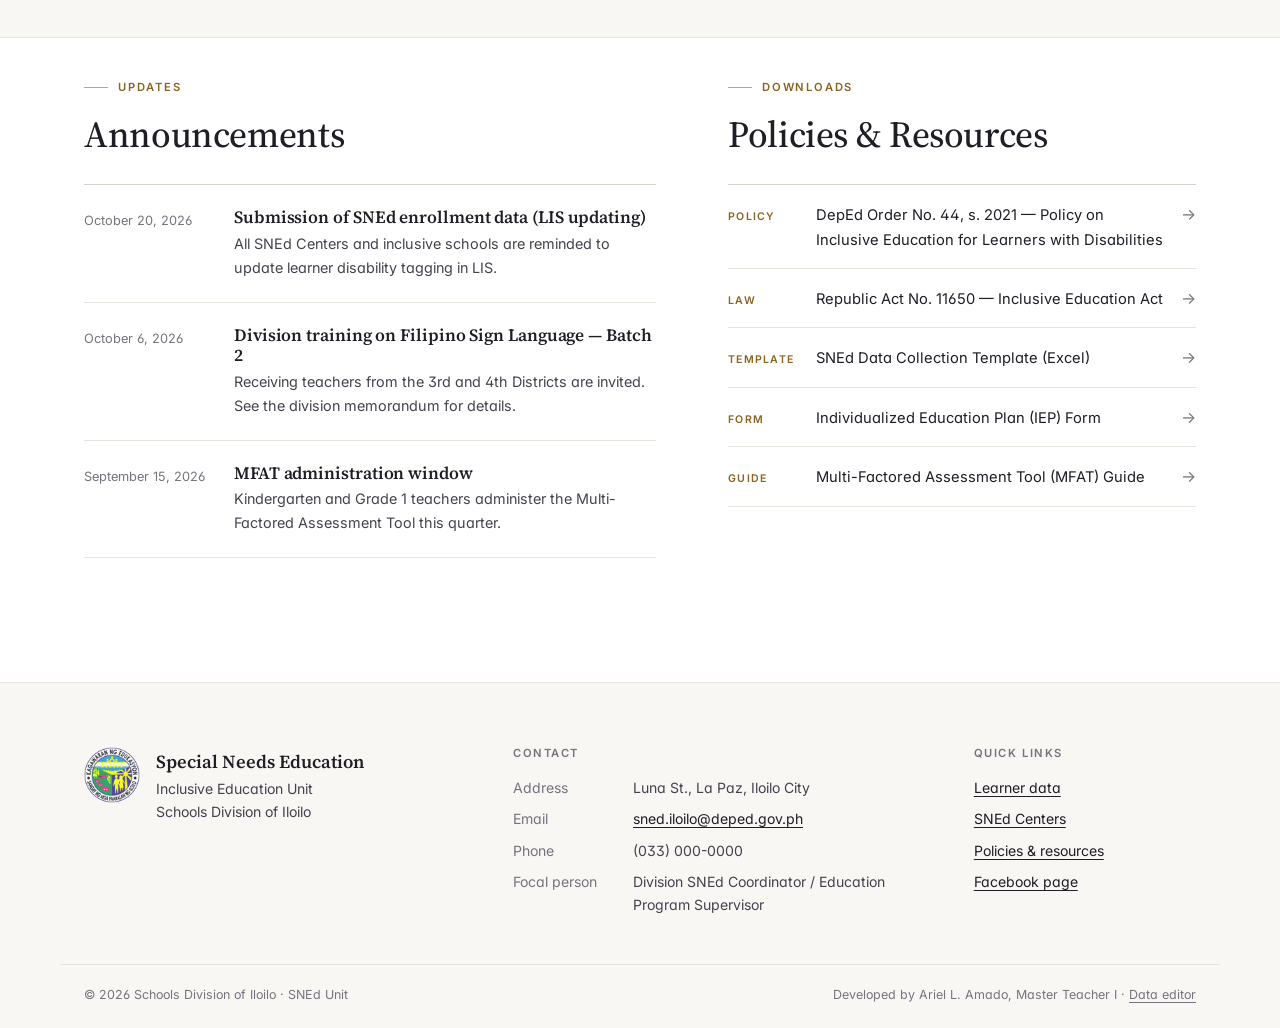
==== commit cbc7615f: "Add files via upload" ====
--- a/index.html
+++ b/index.html
@@ -13,7 +13,7 @@
   <link rel="preconnect" href="https://fonts.googleapis.com">
   <link rel="preconnect" href="https://fonts.gstatic.com" crossorigin>
   <link href="https://fonts.googleapis.com/css2?family=Inter:wght@400;500;600&family=Source+Serif+4:opsz,wght@8..60,400;8..60,500;8..60,600&display=swap" rel="stylesheet">
-  <link rel="stylesheet" href="assets/css/style.css?v=4">
+  <link rel="stylesheet" href="assets/css/style.css">
 </head>
 <body>
   <a class="skip" href="#main">Skip to main content</a>
@@ -58,12 +58,9 @@
   </header>
 
   <main id="main">
-    <section class="hero" id="overview">
+    <section class="hero">
       <div class="wrap hero-inner">
         <div class="hero-copy">
-            <figure class="hero-card">
-              <img src="assets/img/sned-banner.jpg" alt="Division of Iloilo Special Needs Education (SNEd) and Inclusive Education (IE) logo" width="1690" height="931">
-          </figure>
           <p class="eyebrow">Special Needs Education · Inclusive Education</p>
           <h1>Every learner counted.<br><em>Every learner included.</em></h1>
           <p class="lead">Official data on learners with disabilities, gifted and talented learners, SNEd Centers and inclusive schools across the five congressional districts of the <span data-bind="meta.division">Schools Division of Iloilo</span>.</p>
@@ -73,17 +70,9 @@
           </div>
           <p class="asof">School Year <span data-bind="meta.schoolYear"></span> &nbsp;·&nbsp; Data as of <span data-bind="meta.asOf"></span></p>
         </div>
-        <div class="hero-side">
-          <figure class="leader">
-            <img src="assets/img/supervisor.jpg" alt="" id="supPhoto" width="640" height="800">
-            <figcaption>
-              <p class="eyebrow">Message from the Supervisor</p>
-              <blockquote id="supMessage"></blockquote>
-              <strong class="leader-name" data-bind="meta.supervisorName"></strong>
-              <span class="leader-role" data-bind="meta.supervisorPosition"></span>
-            </figcaption>
-          </figure>
-        </div>
+        <figure class="hero-card">
+          <img src="assets/img/sned-banner.jpg" alt="Division of Iloilo Special Needs Education (SNEd) and Inclusive Education (IE) logo" width="1690" height="931">
+        </figure>
       </div>
     </section>
 
@@ -92,7 +81,7 @@
     </div>
 
     <!-- OVERVIEW -->
-    <section id="summary" class="section">
+    <section id="overview" class="section">
       <div class="wrap">
         <div class="section-head">
           <p class="eyebrow">At a glance</p>
@@ -219,25 +208,23 @@
       </div>
     </section>
 
-    <!-- UPDATES -->
-    <section id="updates" class="section">
-      <div class="wrap">
-        <div class="section-head">
-          <p class="eyebrow">Updates</p>
-          <h2>Announcements</h2>
-        </div>
-        <ol class="timeline" id="announceList"></ol>
-      </div>
-    </section>
-
-    <!-- RESOURCES -->
-    <section id="resources" class="section section-tint">
-      <div class="wrap">
-        <div class="section-head">
-          <p class="eyebrow">Downloads</p>
-          <h2>Policies &amp; Resources</h2>
-        </div>
-        <ul class="resources" id="resourceList"></ul>
+    <!-- UPDATES + RESOURCES -->
+    <section class="section">
+      <div class="wrap two-col">
+        <div id="updates">
+          <div class="section-head">
+            <p class="eyebrow">Updates</p>
+            <h2>Announcements</h2>
+          </div>
+          <ol class="timeline" id="announceList"></ol>
+        </div>
+        <div id="resources">
+          <div class="section-head">
+            <p class="eyebrow">Downloads</p>
+            <h2>Policies &amp; Resources</h2>
+          </div>
+          <ul class="resources" id="resourceList"></ul>
+        </div>
       </div>
     </section>
   </main>
@@ -273,14 +260,14 @@
     </div>
     <div class="wrap footer-bottom">
       <span>© <span id="year"></span> <span data-bind="meta.division"></span> · SNEd Unit</span>
-      <span>Developed by <span data-bind="meta.developer"></span> · <a href="admin.html">Data editor</a></span>
+      <span>Developed by <span data-bind="meta.developer"></span><span id="editorLink"> · <a href="admin.html">Data editor</a></span></span>
     </div>
   </footer>
 
   <a href="#top" class="to-top" aria-label="Back to top">↑</a>
 
   <script src="assets/js/chart.umd.min.js"></script>
-  <script src="assets/js/data.js?v=4"></script>
-  <script src="assets/js/app.js?v=4"></script>
+  <script src="assets/js/data.js"></script>
+  <script src="assets/js/app.js"></script>
 </body>
 </html>
--- a/assets/css/style.css
+++ b/assets/css/style.css
@@ -69,7 +69,7 @@
 
 /* hero */
 .hero{border-bottom:1px solid var(--line);background:var(--bg)}
-.hero-inner{display:grid;grid-template-columns:1.05fr .95fr;gap:64px;align-items:start;padding:36px 24px 72px}
+.hero-inner{display:grid;grid-template-columns:1.05fr .95fr;gap:64px;align-items:start;padding:20px 24px 64px}
 .eyebrow{display:flex;align-items:center;gap:10px;text-transform:uppercase;letter-spacing:.16em;font-size:.7rem;font-weight:600;color:var(--gold-ink);margin:0 0 16px}
 .eyebrow::before{content:"";width:24px;height:1px;background:var(--gold)}
 .hero h1{font-size:clamp(2.1rem,4.4vw,3.3rem);font-weight:500;color:var(--ink)}
@@ -238,7 +238,7 @@
 
 /* responsive */
 @media (max-width:960px){
-  .hero-inner{grid-template-columns:1fr;gap:40px;padding:28px 24px 56px}
+  .hero-inner{grid-template-columns:1fr;gap:40px;padding:16px 24px 48px}
   .hero-card{max-width:540px}
   .stats,.programs{grid-template-columns:repeat(2,1fr)}
   .stat:not(:nth-child(3n+1)),.program:not(:nth-child(3n+1)){padding-left:0;border-left:0}
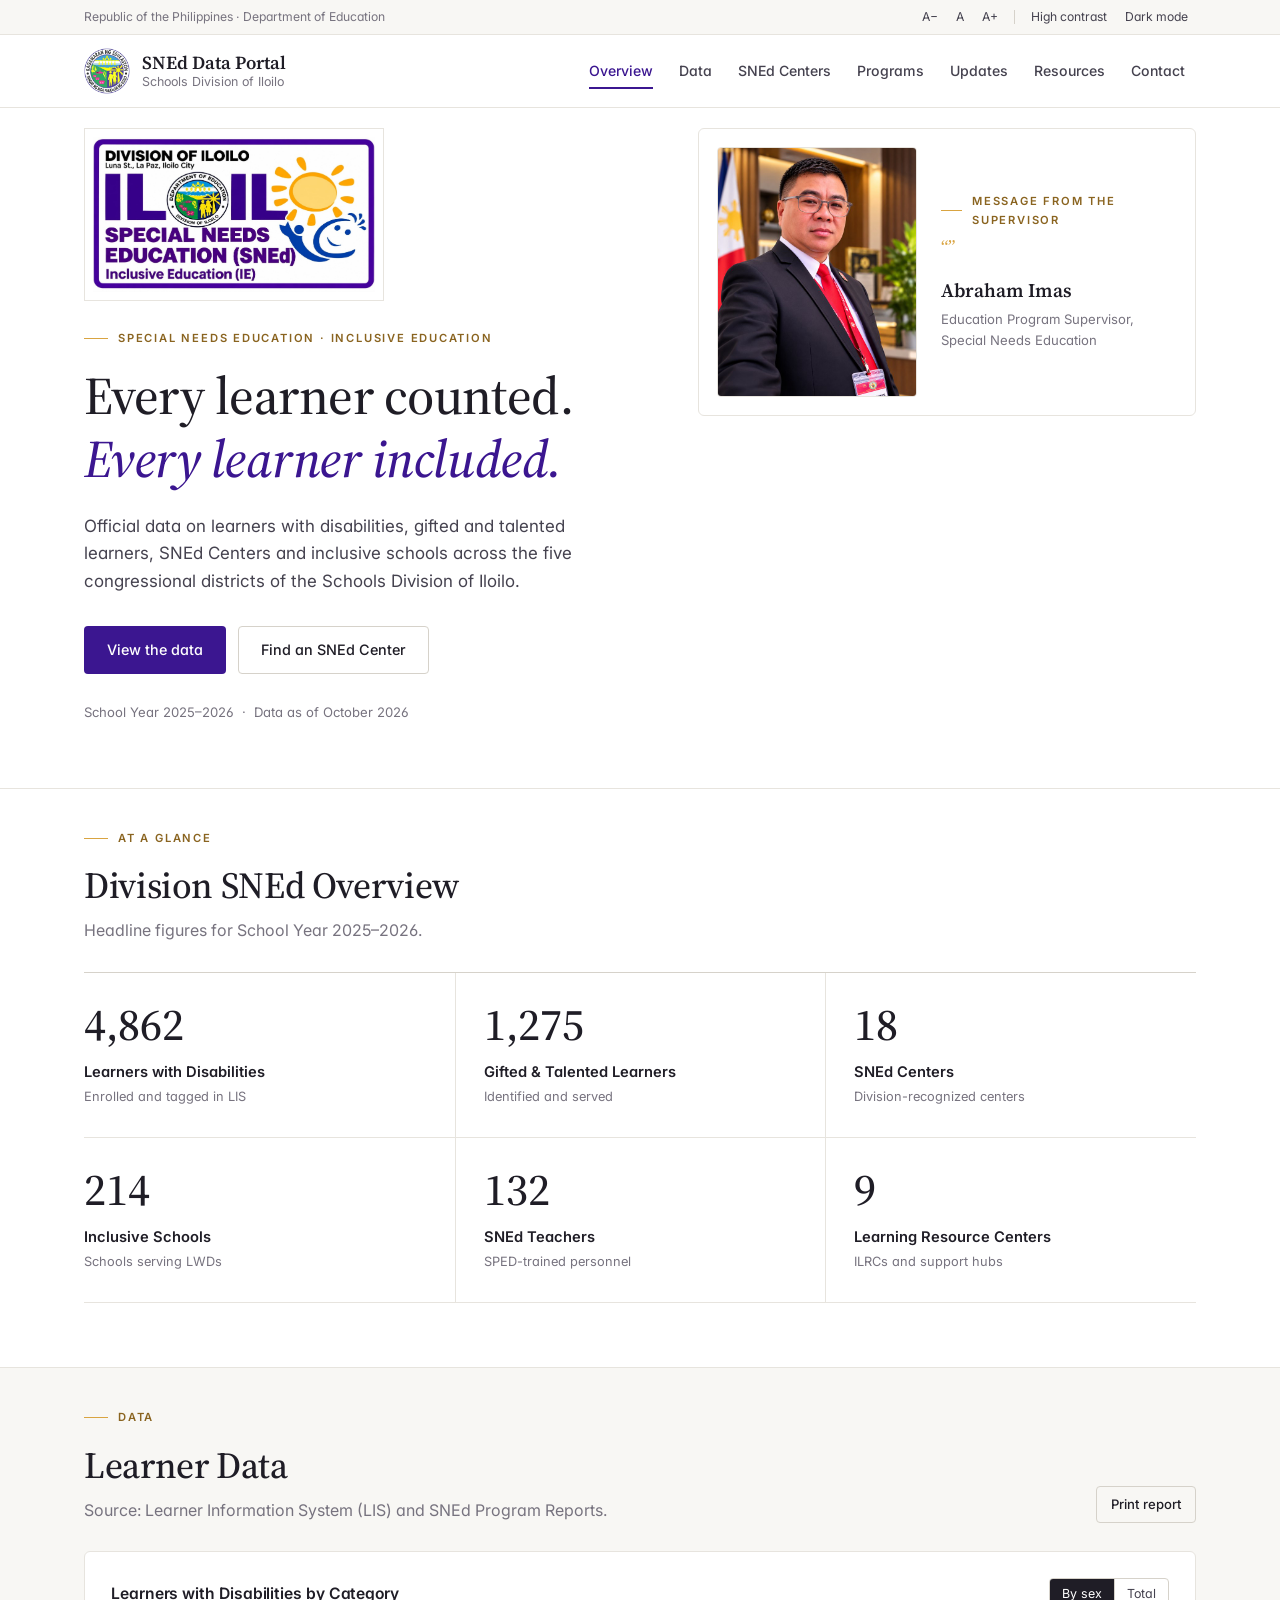
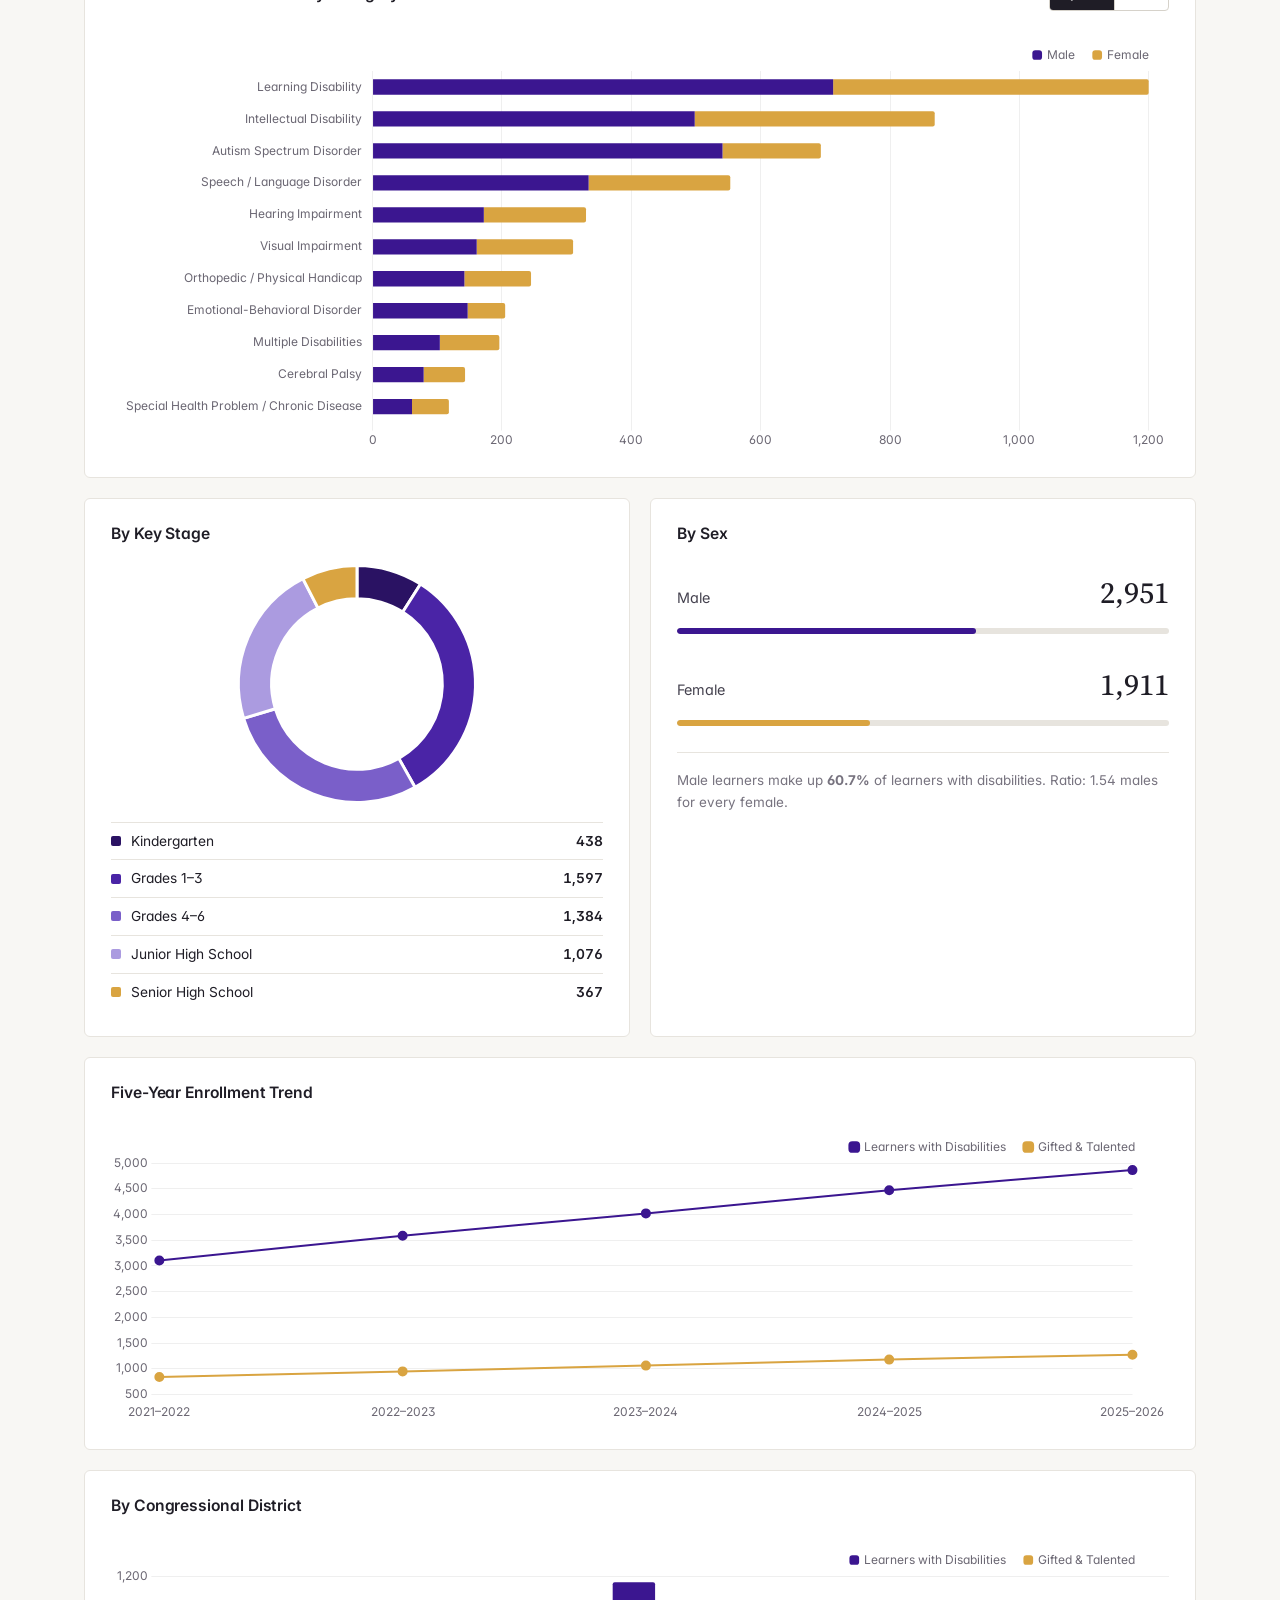
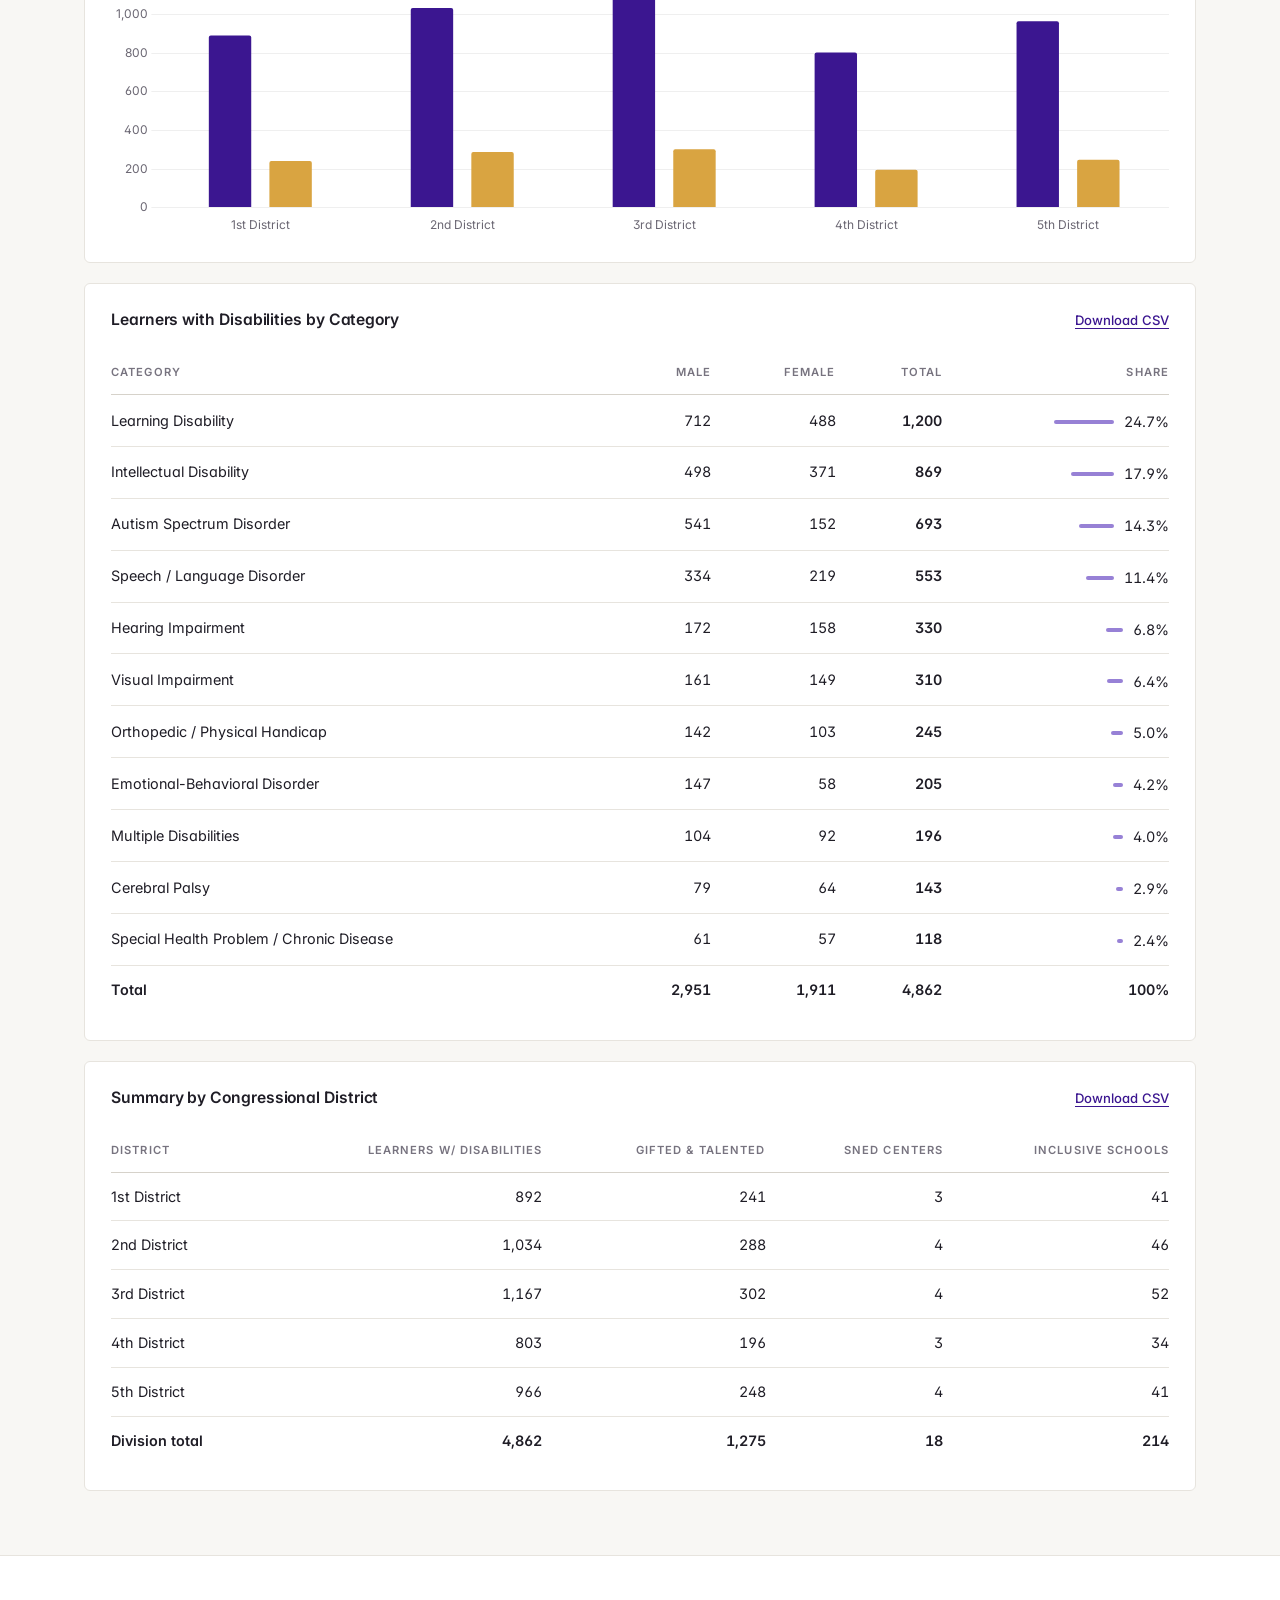
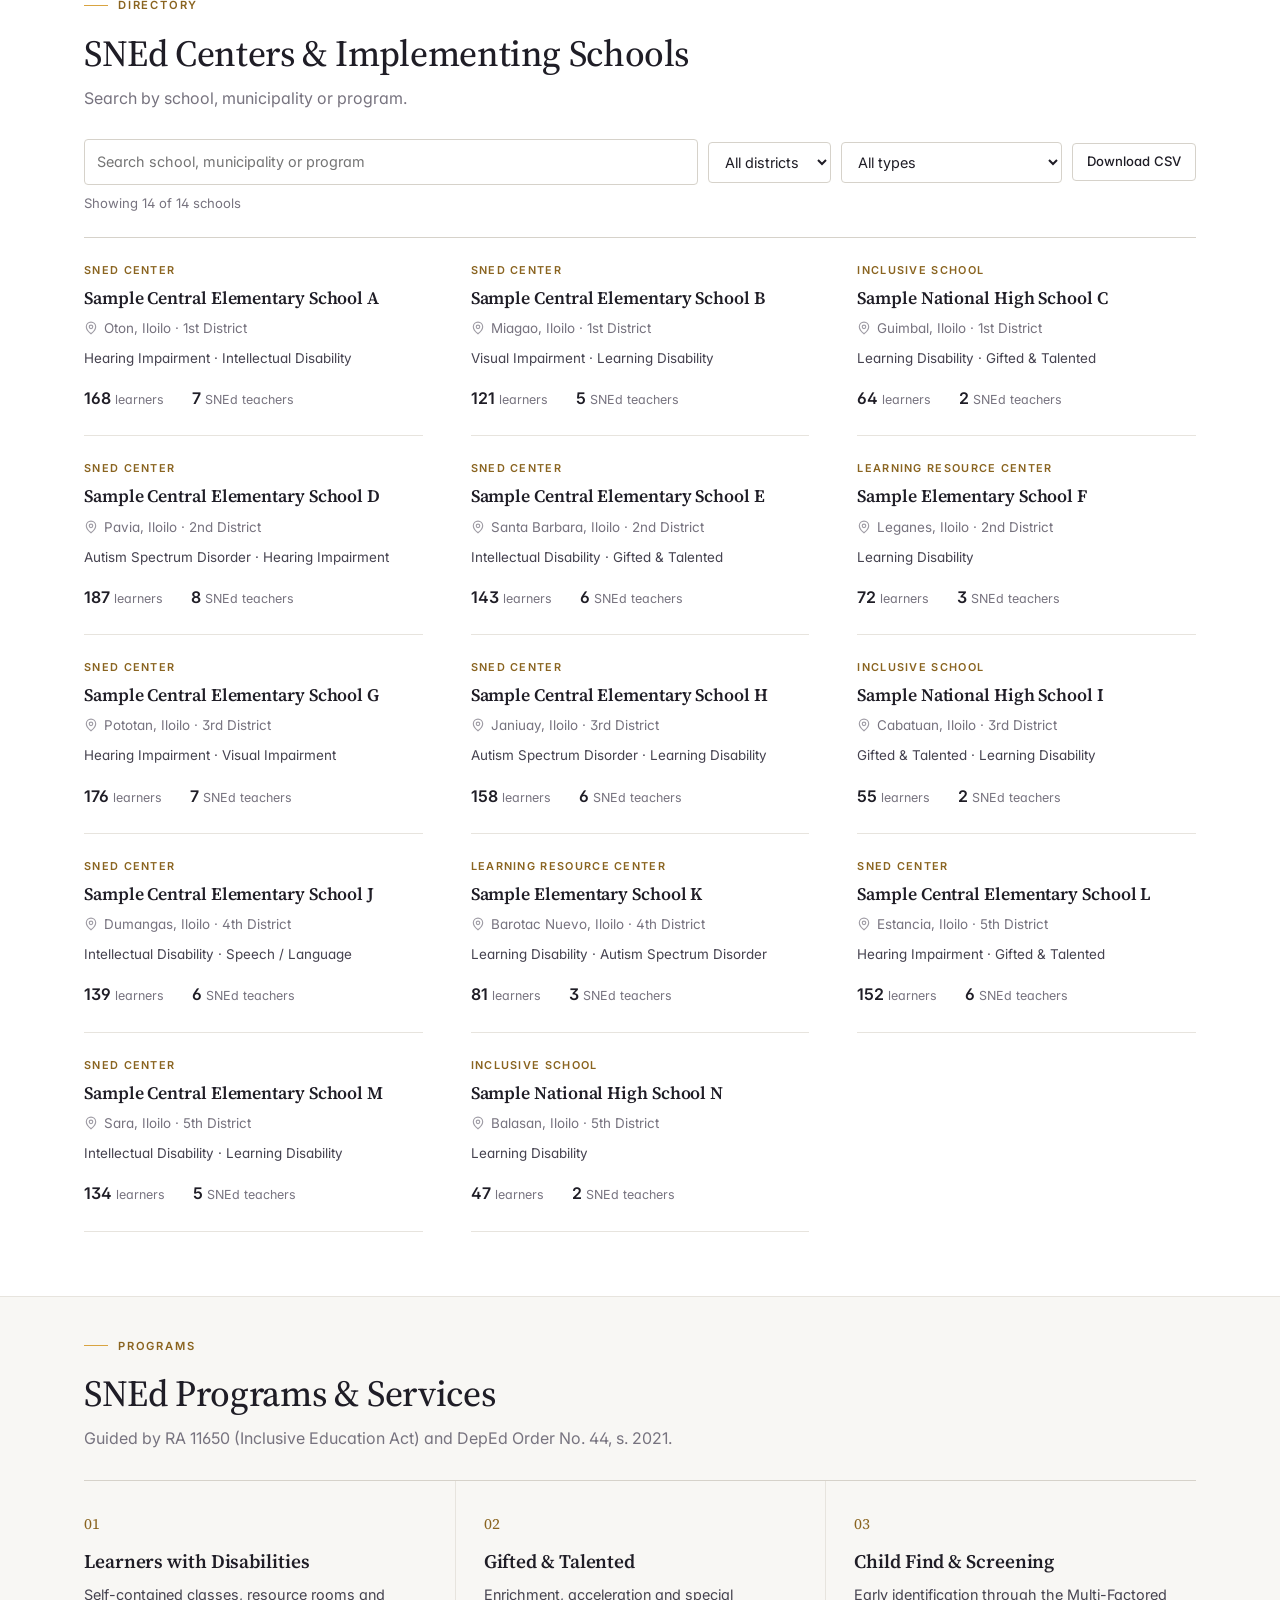
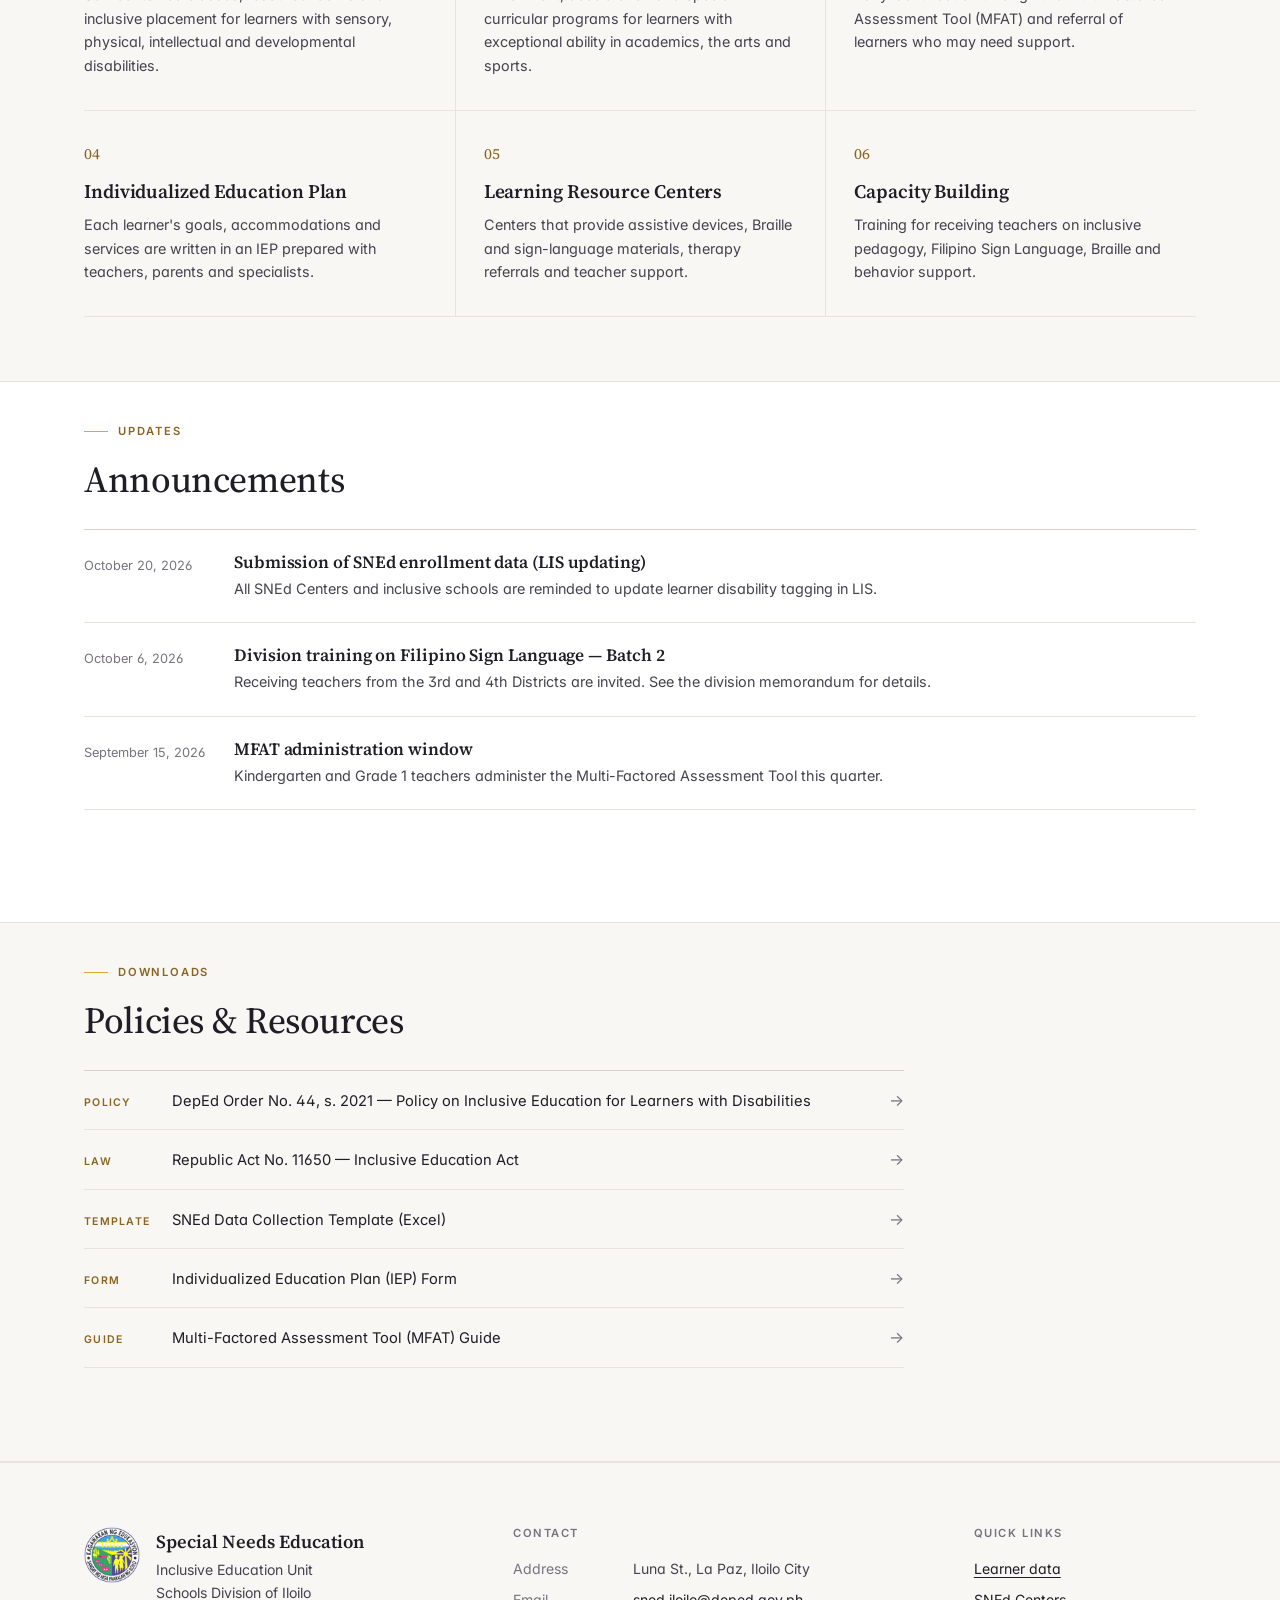
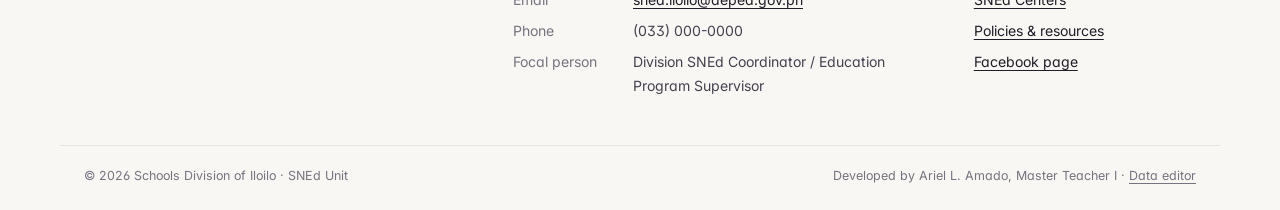
==== commit 2beb2ac1: "Add files via upload" ====
--- a/index.html
+++ b/index.html
@@ -13,7 +13,7 @@
   <link rel="preconnect" href="https://fonts.googleapis.com">
   <link rel="preconnect" href="https://fonts.gstatic.com" crossorigin>
   <link href="https://fonts.googleapis.com/css2?family=Inter:wght@400;500;600&family=Source+Serif+4:opsz,wght@8..60,400;8..60,500;8..60,600&display=swap" rel="stylesheet">
-  <link rel="stylesheet" href="assets/css/style.css">
+  <link rel="stylesheet" href="assets/css/style.css?v=4">
 </head>
 <body>
   <a class="skip" href="#main">Skip to main content</a>
@@ -58,9 +58,12 @@
   </header>
 
   <main id="main">
-    <section class="hero">
+    <section class="hero" id="overview">
       <div class="wrap hero-inner">
         <div class="hero-copy">
+            <figure class="hero-card">
+              <img src="assets/img/sned-banner.jpg" alt="Division of Iloilo Special Needs Education (SNEd) and Inclusive Education (IE) logo" width="1690" height="931">
+          </figure>
           <p class="eyebrow">Special Needs Education · Inclusive Education</p>
           <h1>Every learner counted.<br><em>Every learner included.</em></h1>
           <p class="lead">Official data on learners with disabilities, gifted and talented learners, SNEd Centers and inclusive schools across the five congressional districts of the <span data-bind="meta.division">Schools Division of Iloilo</span>.</p>
@@ -70,9 +73,17 @@
           </div>
           <p class="asof">School Year <span data-bind="meta.schoolYear"></span> &nbsp;·&nbsp; Data as of <span data-bind="meta.asOf"></span></p>
         </div>
-        <figure class="hero-card">
-          <img src="assets/img/sned-banner.jpg" alt="Division of Iloilo Special Needs Education (SNEd) and Inclusive Education (IE) logo" width="1690" height="931">
-        </figure>
+        <div class="hero-side">
+          <figure class="leader">
+            <img src="assets/img/supervisor.jpg" alt="" id="supPhoto" width="640" height="800">
+            <figcaption>
+              <p class="eyebrow">Message from the Supervisor</p>
+              <blockquote id="supMessage"></blockquote>
+              <strong class="leader-name" data-bind="meta.supervisorName"></strong>
+              <span class="leader-role" data-bind="meta.supervisorPosition"></span>
+            </figcaption>
+          </figure>
+        </div>
       </div>
     </section>
 
@@ -81,7 +92,7 @@
     </div>
 
     <!-- OVERVIEW -->
-    <section id="overview" class="section">
+    <section id="summary" class="section">
       <div class="wrap">
         <div class="section-head">
           <p class="eyebrow">At a glance</p>
@@ -208,23 +219,25 @@
       </div>
     </section>
 
-    <!-- UPDATES + RESOURCES -->
-    <section class="section">
-      <div class="wrap two-col">
-        <div id="updates">
-          <div class="section-head">
-            <p class="eyebrow">Updates</p>
-            <h2>Announcements</h2>
-          </div>
-          <ol class="timeline" id="announceList"></ol>
-        </div>
-        <div id="resources">
-          <div class="section-head">
-            <p class="eyebrow">Downloads</p>
-            <h2>Policies &amp; Resources</h2>
-          </div>
-          <ul class="resources" id="resourceList"></ul>
-        </div>
+    <!-- UPDATES -->
+    <section id="updates" class="section">
+      <div class="wrap">
+        <div class="section-head">
+          <p class="eyebrow">Updates</p>
+          <h2>Announcements</h2>
+        </div>
+        <ol class="timeline" id="announceList"></ol>
+      </div>
+    </section>
+
+    <!-- RESOURCES -->
+    <section id="resources" class="section section-tint">
+      <div class="wrap">
+        <div class="section-head">
+          <p class="eyebrow">Downloads</p>
+          <h2>Policies &amp; Resources</h2>
+        </div>
+        <ul class="resources" id="resourceList"></ul>
       </div>
     </section>
   </main>
@@ -260,14 +273,14 @@
     </div>
     <div class="wrap footer-bottom">
       <span>© <span id="year"></span> <span data-bind="meta.division"></span> · SNEd Unit</span>
-      <span>Developed by <span data-bind="meta.developer"></span><span id="editorLink"> · <a href="admin.html">Data editor</a></span></span>
+      <span>Developed by <span data-bind="meta.developer"></span> · <a href="admin.html">Data editor</a></span>
     </div>
   </footer>
 
   <a href="#top" class="to-top" aria-label="Back to top">↑</a>
 
   <script src="assets/js/chart.umd.min.js"></script>
-  <script src="assets/js/data.js"></script>
-  <script src="assets/js/app.js"></script>
+  <script src="assets/js/data.js?v=4"></script>
+  <script src="assets/js/app.js?v=4"></script>
 </body>
 </html>
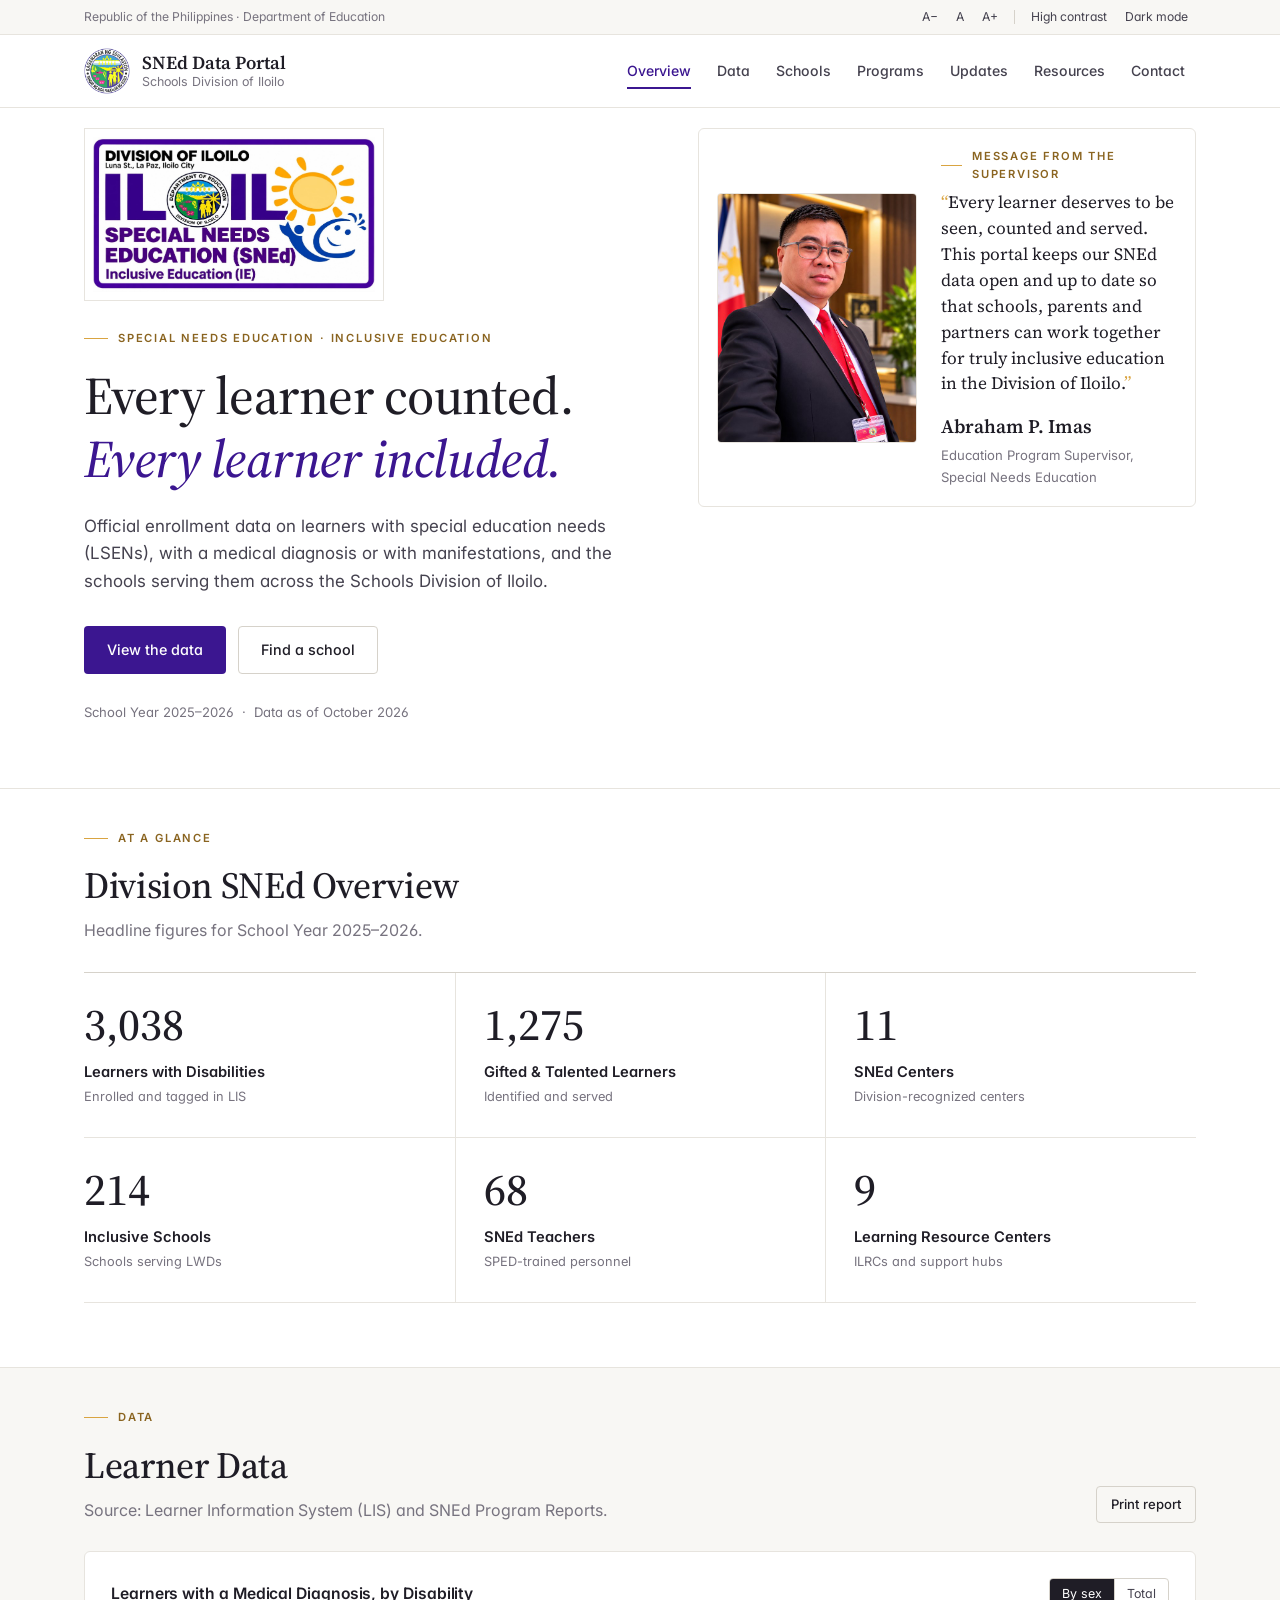
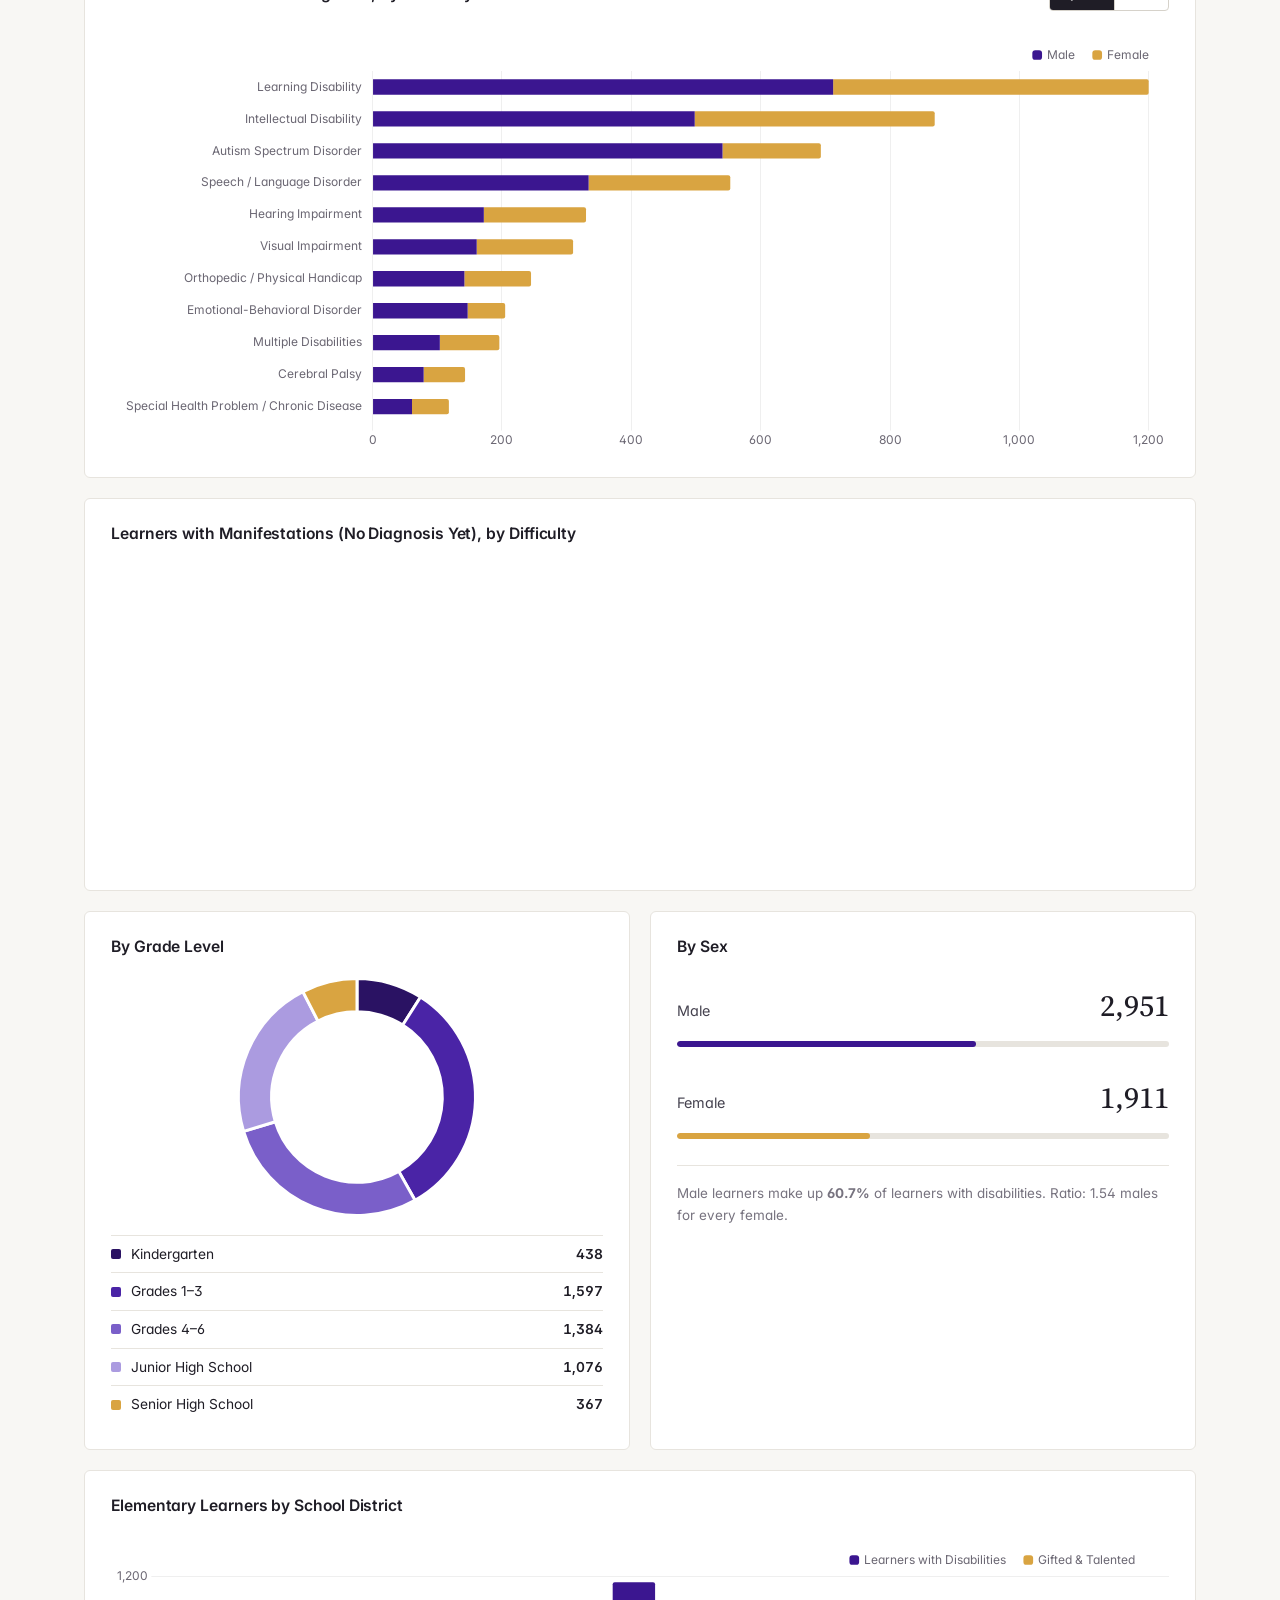
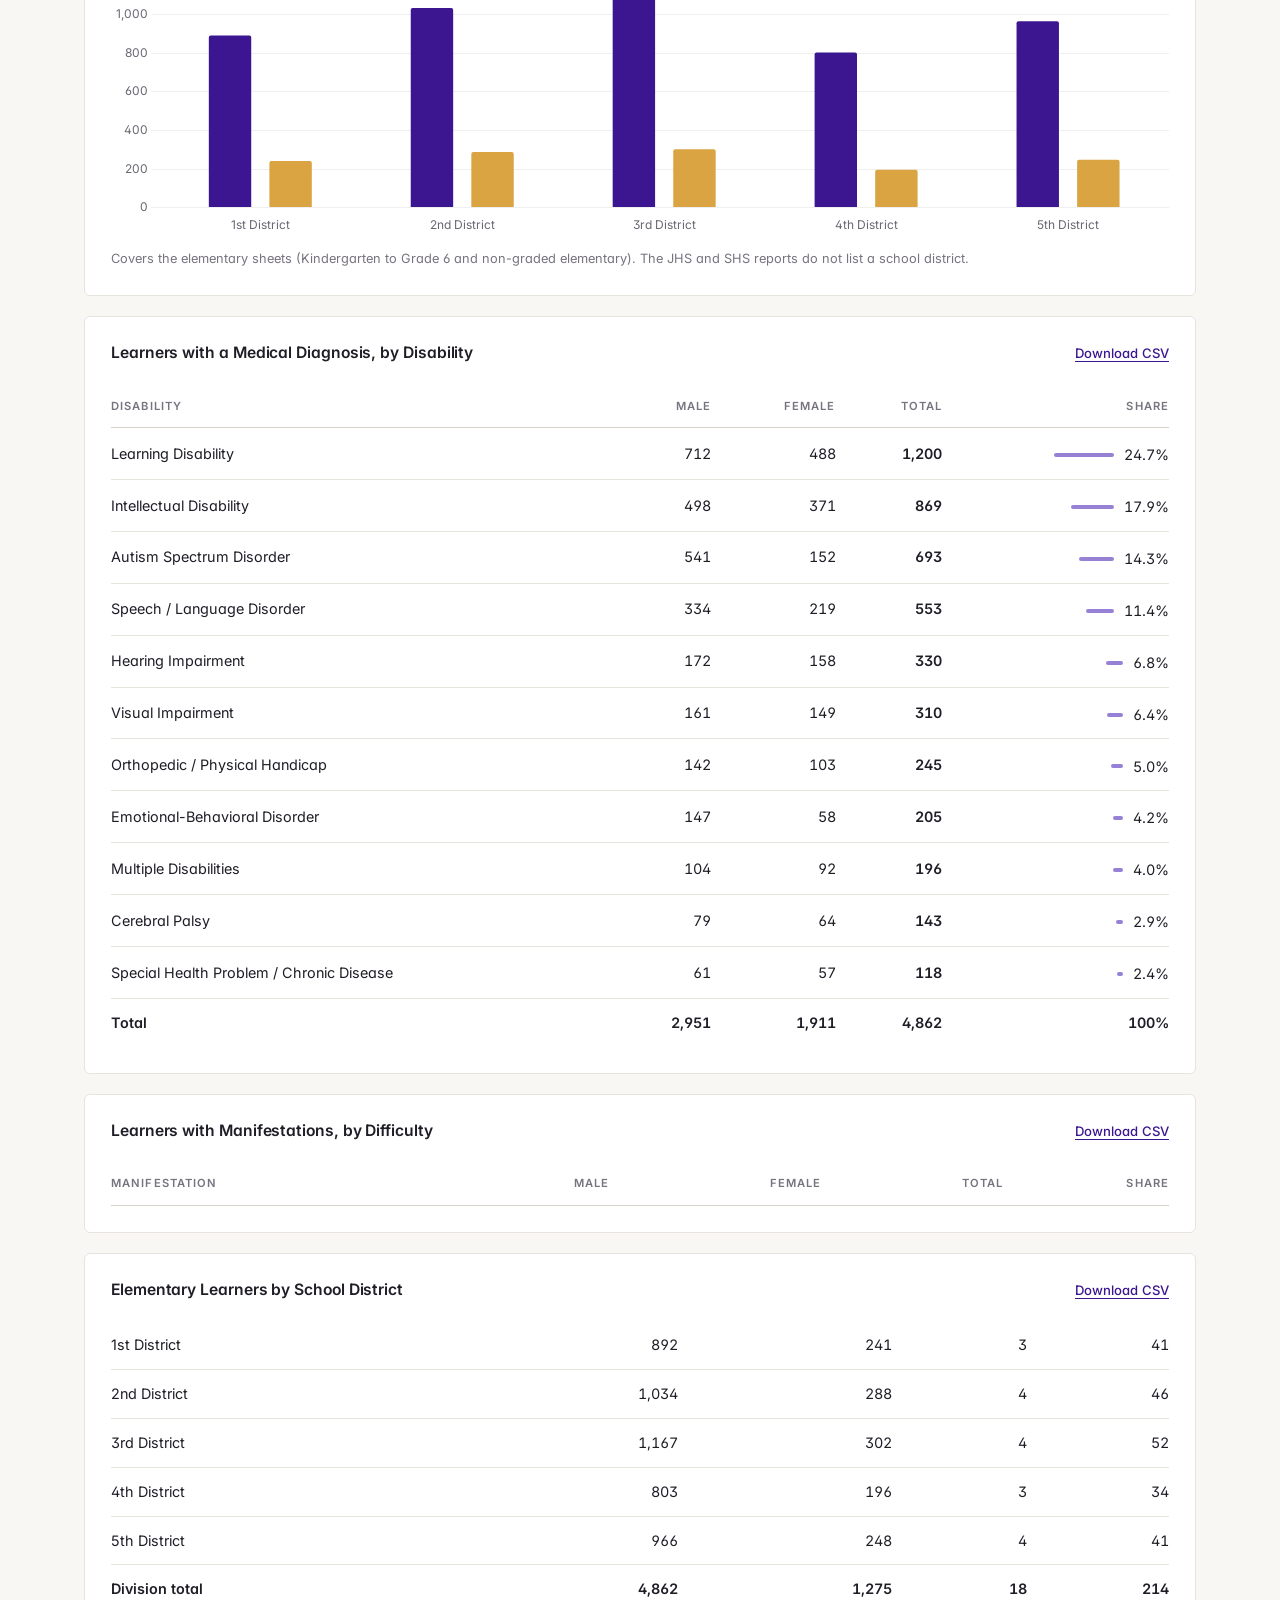
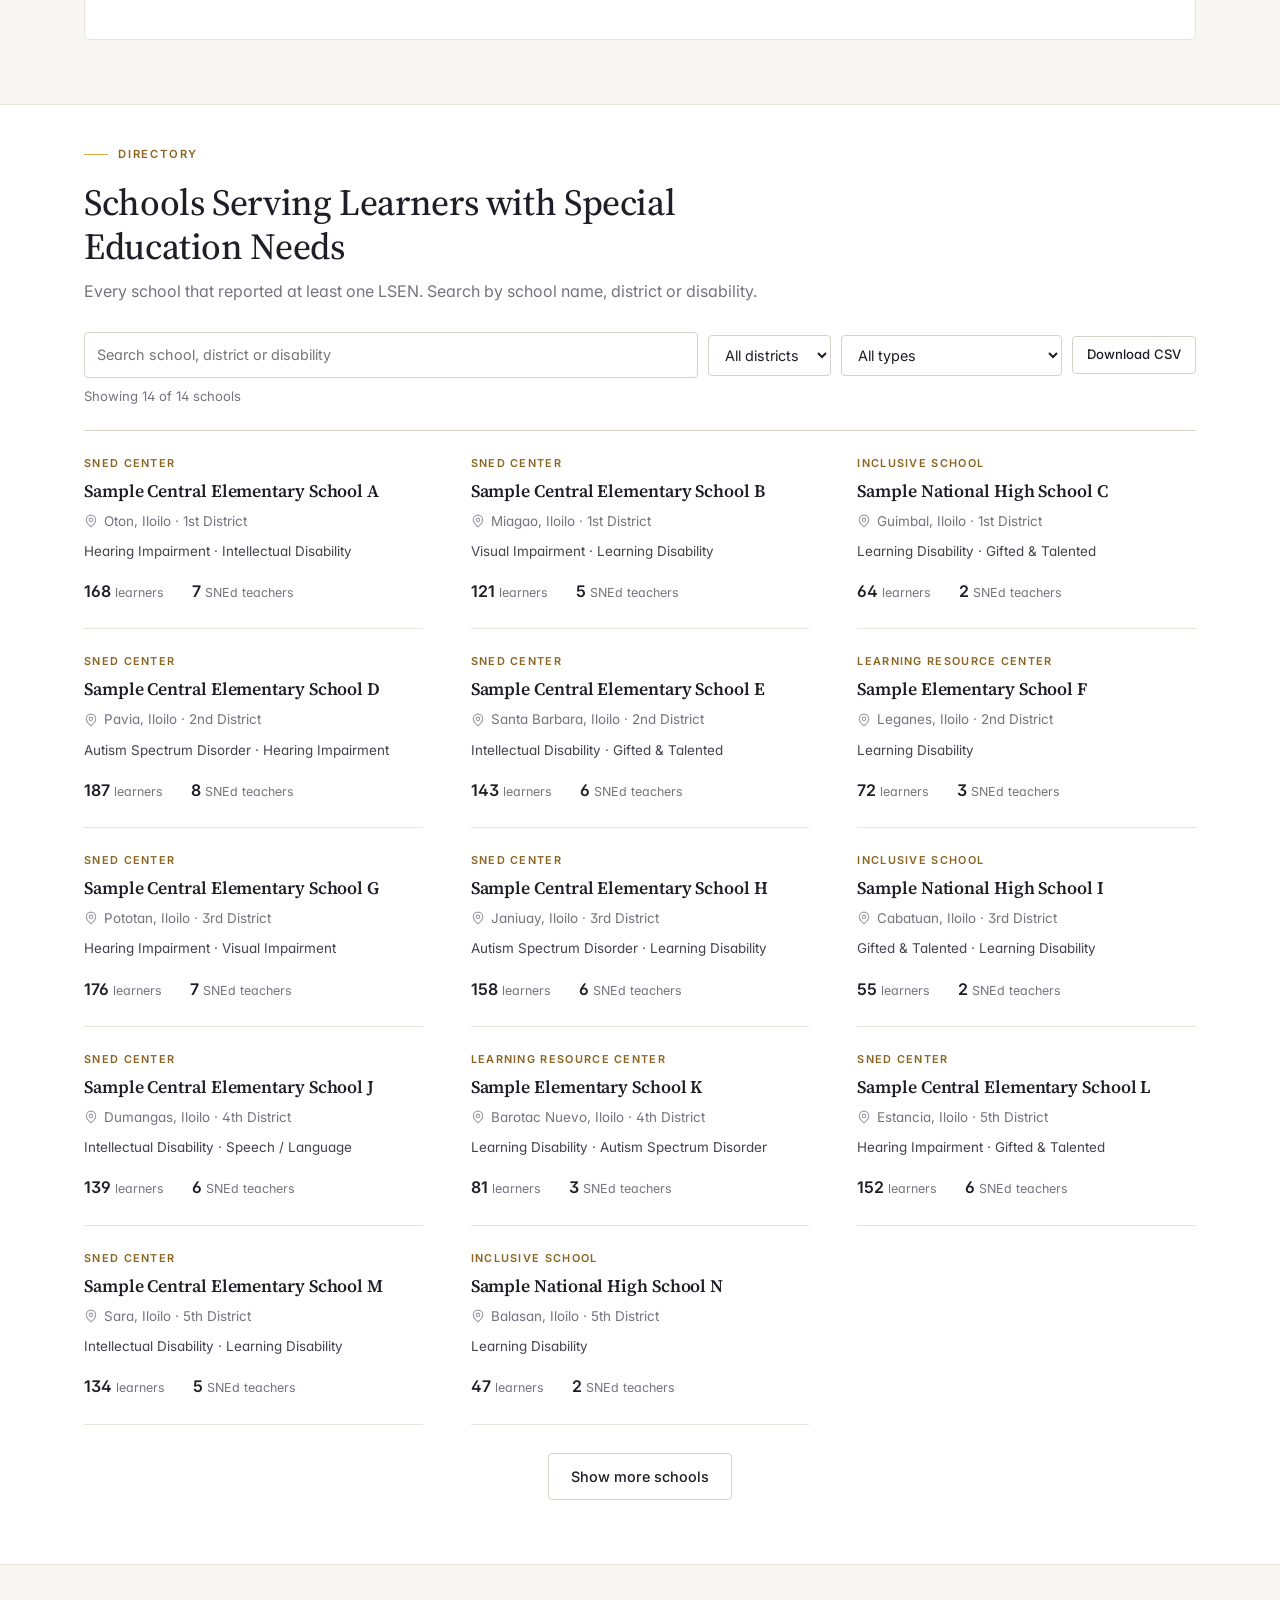
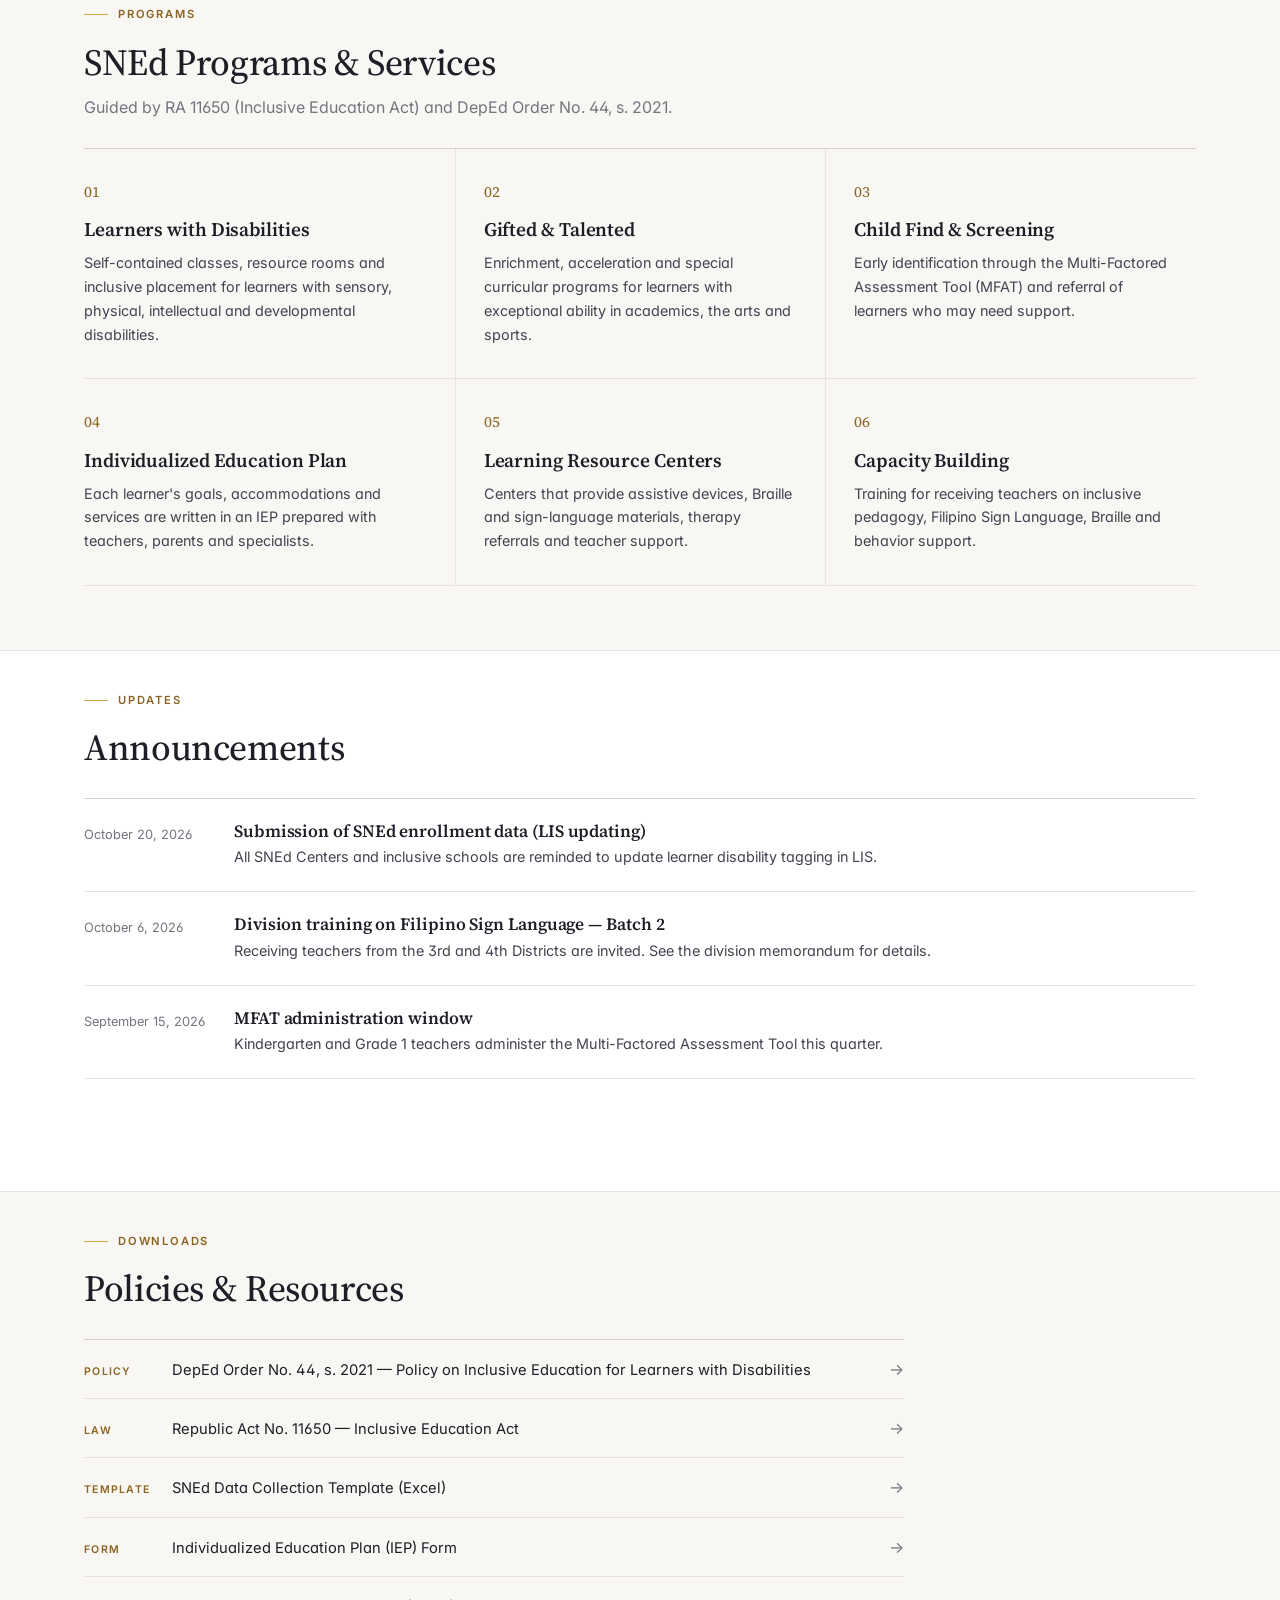
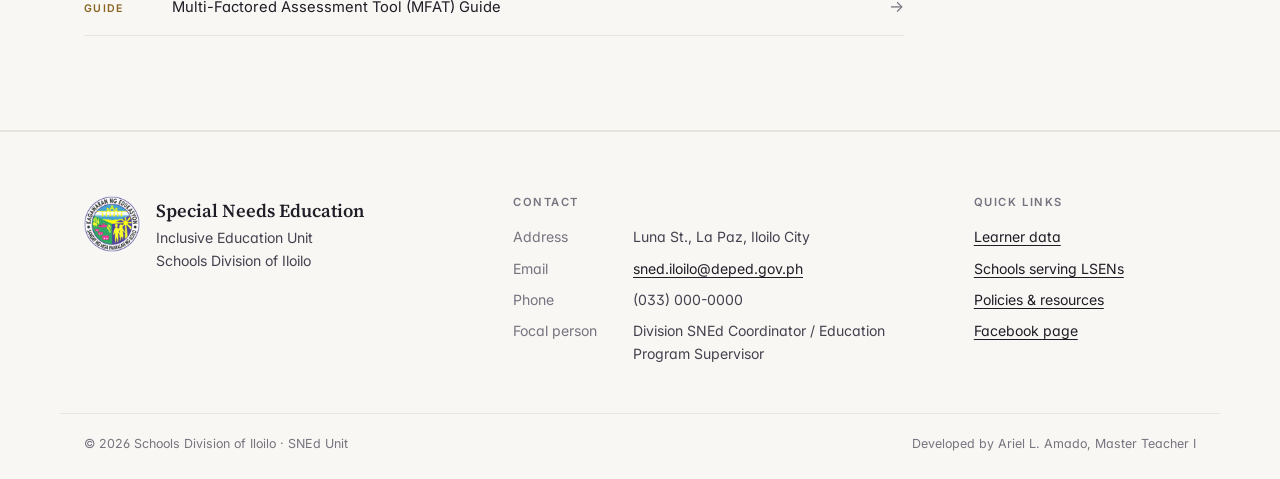
==== commit d1500d2a: "Add files via upload" ====
--- a/index.html
+++ b/index.html
@@ -4,7 +4,7 @@
   <meta charset="utf-8">
   <meta name="viewport" content="width=device-width, initial-scale=1">
   <title>SNEd Data Portal · Schools Division of Iloilo</title>
-  <meta name="description" content="Special Needs Education (SNEd) and Inclusive Education data portal of the Schools Division of Iloilo — learners, SNEd centers, programs and resources.">
+  <meta name="description" content="Special Needs Education (SNEd) and Inclusive Education data portal of the Schools Division of Iloilo — learners with special education needs, schools serving them, programs and resources.">
   <meta property="og:title" content="SNEd Data Portal · Schools Division of Iloilo">
   <meta property="og:description" content="Special Needs Education and Inclusive Education data of the Schools Division of Iloilo.">
   <meta property="og:image" content="assets/img/sned-banner.jpg">
@@ -48,7 +48,7 @@
       <nav id="nav" class="nav" aria-label="Main">
         <a href="#overview">Overview</a>
         <a href="#data">Data</a>
-        <a href="#directory">SNEd Centers</a>
+        <a href="#directory">Schools</a>
         <a href="#programs">Programs</a>
         <a href="#updates">Updates</a>
         <a href="#resources">Resources</a>
@@ -66,10 +66,10 @@
           </figure>
           <p class="eyebrow">Special Needs Education · Inclusive Education</p>
           <h1>Every learner counted.<br><em>Every learner included.</em></h1>
-          <p class="lead">Official data on learners with disabilities, gifted and talented learners, SNEd Centers and inclusive schools across the five congressional districts of the <span data-bind="meta.division">Schools Division of Iloilo</span>.</p>
+          <p class="lead">Official enrollment data on learners with special education needs (LSENs), with a medical diagnosis or with manifestations, and the schools serving them across the <span data-bind="meta.division">Schools Division of Iloilo</span>.</p>
           <div class="hero-actions">
             <a class="btn btn-primary" href="#data">View the data</a>
-            <a class="btn btn-outline" href="#directory">Find an SNEd Center</a>
+            <a class="btn btn-outline" href="#directory">Find a school</a>
           </div>
           <p class="asof">School Year <span data-bind="meta.schoolYear"></span> &nbsp;·&nbsp; Data as of <span data-bind="meta.asOf"></span></p>
         </div>
@@ -118,7 +118,7 @@
         <div class="grid-charts">
           <article class="card span-2">
             <header class="card-head">
-              <h3>Learners with Disabilities by Category</h3>
+              <h3>Learners with a Medical Diagnosis, by Disability</h3>
               <div class="seg" role="group" aria-label="Show by sex">
                 <button type="button" class="on" data-sex="both">By sex</button>
                 <button type="button" data-sex="total">Total</button>
@@ -127,9 +127,14 @@
             <div class="chart-box tall"><canvas id="chDisability" aria-label="Bar chart of learners with disabilities by category" role="img"></canvas></div>
           </article>
 
+          <article class="card span-2 mani-only">
+            <header class="card-head"><h3>Learners with Manifestations (No Diagnosis Yet), by Difficulty</h3></header>
+            <div class="chart-box"><canvas id="chManifest" aria-label="Bar chart of learners with manifestations by type of difficulty" role="img"></canvas></div>
+          </article>
+
           <article class="card">
-            <header class="card-head"><h3>By Key Stage</h3></header>
-            <div class="chart-box short"><canvas id="chLevel" role="img" aria-label="Doughnut chart of learners with disabilities by key stage"></canvas></div>
+            <header class="card-head"><h3>By Grade Level</h3></header>
+            <div class="chart-box short"><canvas id="chLevel" role="img" aria-label="Doughnut chart of learners by grade level"></canvas></div>
             <ul class="legend" id="levelLegend"></ul>
           </article>
 
@@ -138,39 +143,54 @@
             <div class="sexsplit" id="sexSplit"></div>
           </article>
 
+          <article class="card span-2" id="trendCard" hidden>
+            <header class="card-head"><h3>Enrollment Trend by School Year</h3></header>
+            <div class="chart-box"><canvas id="chTrend" role="img" aria-label="Line chart of enrollment trend"></canvas></div>
+          </article>
+
           <article class="card span-2">
-            <header class="card-head"><h3>Five-Year Enrollment Trend</h3></header>
-            <div class="chart-box"><canvas id="chTrend" role="img" aria-label="Line chart of enrollment trend"></canvas></div>
-          </article>
-
-          <article class="card span-2">
-            <header class="card-head"><h3>By Congressional District</h3></header>
-            <div class="chart-box"><canvas id="chDistrict" role="img" aria-label="Bar chart by congressional district"></canvas></div>
+            <header class="card-head"><h3>Elementary Learners by School District</h3></header>
+            <div class="chart-box"><canvas id="chDistrict" role="img" aria-label="Bar chart of elementary learners by school district"></canvas></div>
+            <p class="muted" style="font-size:.8rem;margin:12px 0 0">Covers the elementary sheets (Kindergarten to Grade 6 and non-graded elementary). The JHS and SHS reports do not list a school district.</p>
           </article>
         </div>
 
         <article class="card table-card">
           <header class="card-head">
-            <h3>Learners with Disabilities by Category</h3>
+            <h3>Learners with a Medical Diagnosis, by Disability</h3>
             <button class="link-btn" type="button" data-csv="disability">Download CSV</button>
           </header>
           <div class="table-wrap">
             <table class="data-table" id="tblDisability">
-              <thead><tr><th scope="col">Category</th><th scope="col" class="num">Male</th><th scope="col" class="num">Female</th><th scope="col" class="num">Total</th><th scope="col" class="num">Share</th></tr></thead>
+              <thead><tr><th scope="col">Disability</th><th scope="col" class="num">Male</th><th scope="col" class="num">Female</th><th scope="col" class="num">Total</th><th scope="col" class="num">Share</th></tr></thead>
               <tbody></tbody>
               <tfoot></tfoot>
             </table>
           </div>
         </article>
 
+        <article class="card table-card mani-only">
+          <header class="card-head">
+            <h3>Learners with Manifestations, by Difficulty</h3>
+            <button class="link-btn" type="button" data-csv="manifest">Download CSV</button>
+          </header>
+          <div class="table-wrap">
+            <table class="data-table" id="tblManifest">
+              <thead><tr><th scope="col">Manifestation</th><th scope="col" class="num">Male</th><th scope="col" class="num">Female</th><th scope="col" class="num">Total</th><th scope="col" class="num">Share</th></tr></thead>
+              <tbody></tbody>
+              <tfoot></tfoot>
+            </table>
+          </div>
+        </article>
+
         <article class="card table-card">
           <header class="card-head">
-            <h3>Summary by Congressional District</h3>
+            <h3>Elementary Learners by School District</h3>
             <button class="link-btn" type="button" data-csv="district">Download CSV</button>
           </header>
           <div class="table-wrap">
             <table class="data-table" id="tblDistrict">
-              <thead><tr><th scope="col">District</th><th scope="col" class="num">Learners w/ Disabilities</th><th scope="col" class="num">Gifted &amp; Talented</th><th scope="col" class="num">SNEd Centers</th><th scope="col" class="num">Inclusive Schools</th></tr></thead>
+              <thead></thead>
               <tbody></tbody>
               <tfoot></tfoot>
             </table>
@@ -184,13 +204,13 @@
       <div class="wrap">
         <div class="section-head">
           <p class="eyebrow">Directory</p>
-          <h2>SNEd Centers &amp; Implementing Schools</h2>
-          <p class="muted">Search by school, municipality or program.</p>
+          <h2>Schools Serving Learners with Special Education Needs</h2>
+          <p class="muted">Every school that reported at least one LSEN. Search by school name, district or disability.</p>
         </div>
         <div class="filters">
           <label class="field grow">
             <span class="sr-only">Search schools</span>
-            <input type="search" id="q" placeholder="Search school, municipality or program">
+            <input type="search" id="q" placeholder="Search school, district or disability">
           </label>
           <label class="field">
             <span class="sr-only">District</span>
@@ -204,6 +224,7 @@
         </div>
         <p class="result-count" id="resultCount" aria-live="polite"></p>
         <div class="school-grid" id="schoolGrid"></div>
+        <div style="text-align:center;margin-top:28px"><button class="btn btn-outline" type="button" id="moreSchools" hidden>Show more schools</button></div>
       </div>
     </section>
 
@@ -265,7 +286,7 @@
         <h4>Quick links</h4>
         <ul class="links">
           <li><a href="#data">Learner data</a></li>
-          <li><a href="#directory">SNEd Centers</a></li>
+          <li><a href="#directory">Schools serving LSENs</a></li>
           <li><a href="#resources">Policies &amp; resources</a></li>
           <li><a id="fbLink" href="#" target="_blank" rel="noopener">Facebook page</a></li>
         </ul>
@@ -273,14 +294,14 @@
     </div>
     <div class="wrap footer-bottom">
       <span>© <span id="year"></span> <span data-bind="meta.division"></span> · SNEd Unit</span>
-      <span>Developed by <span data-bind="meta.developer"></span> · <a href="admin.html">Data editor</a></span>
+      <span>Developed by <span data-bind="meta.developer"></span></span>
     </div>
   </footer>
 
   <a href="#top" class="to-top" aria-label="Back to top">↑</a>
 
   <script src="assets/js/chart.umd.min.js"></script>
-  <script src="assets/js/data.js?v=4"></script>
-  <script src="assets/js/app.js?v=4"></script>
+  <script src="assets/js/data.js?v=5"></script>
+  <script src="assets/js/app.js?v=5"></script>
 </body>
 </html>
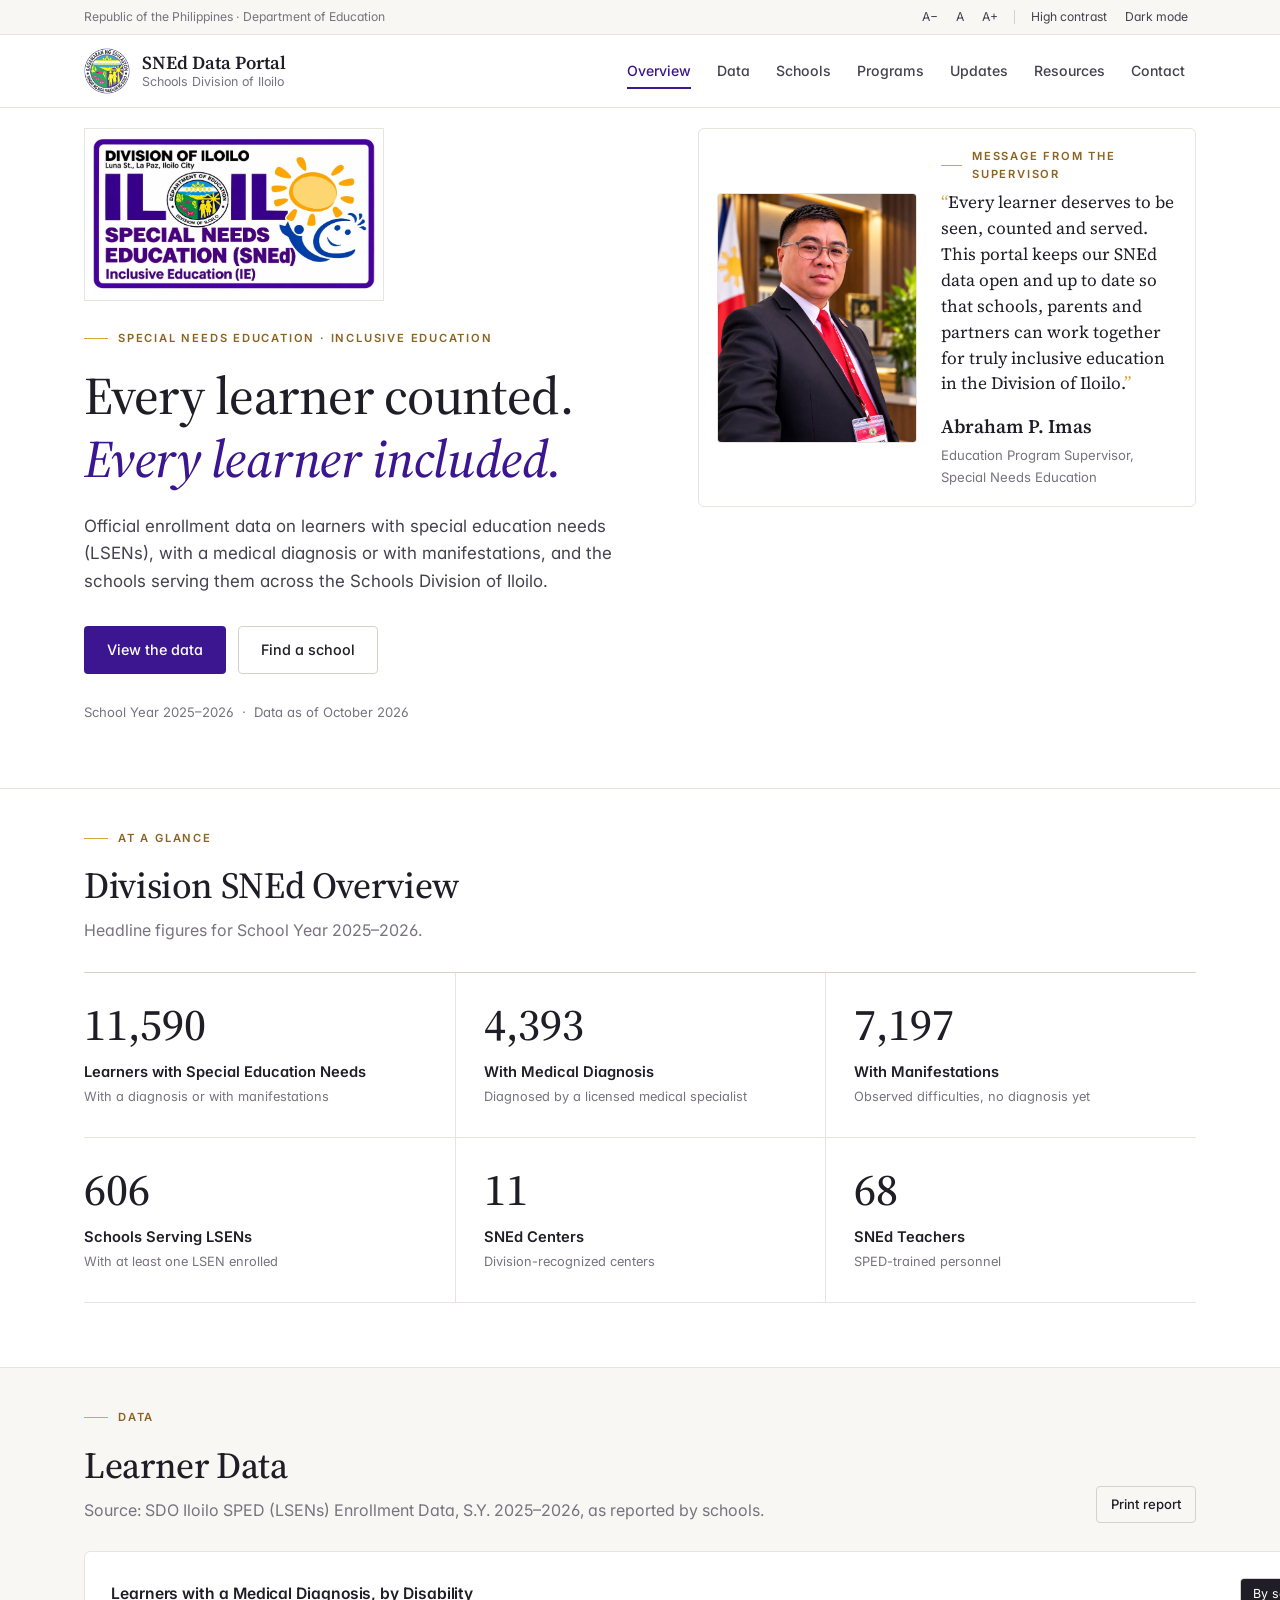
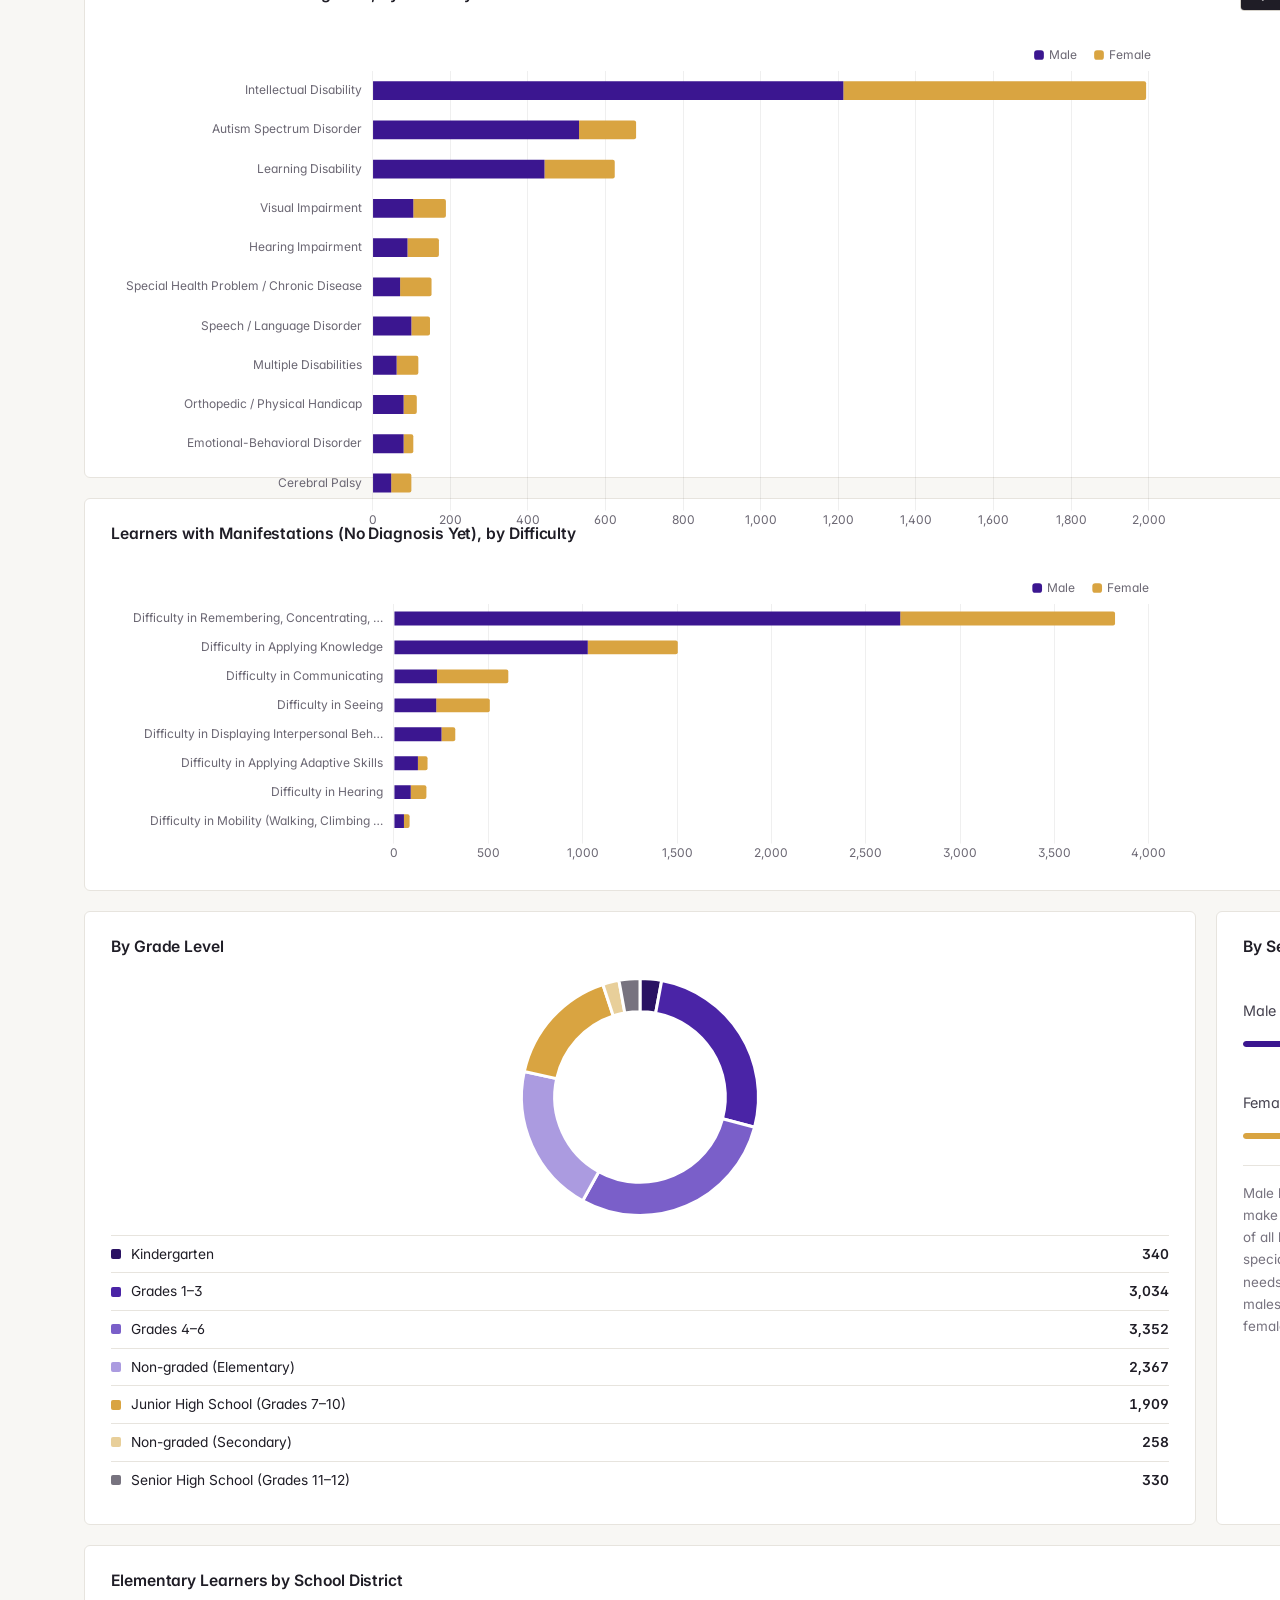
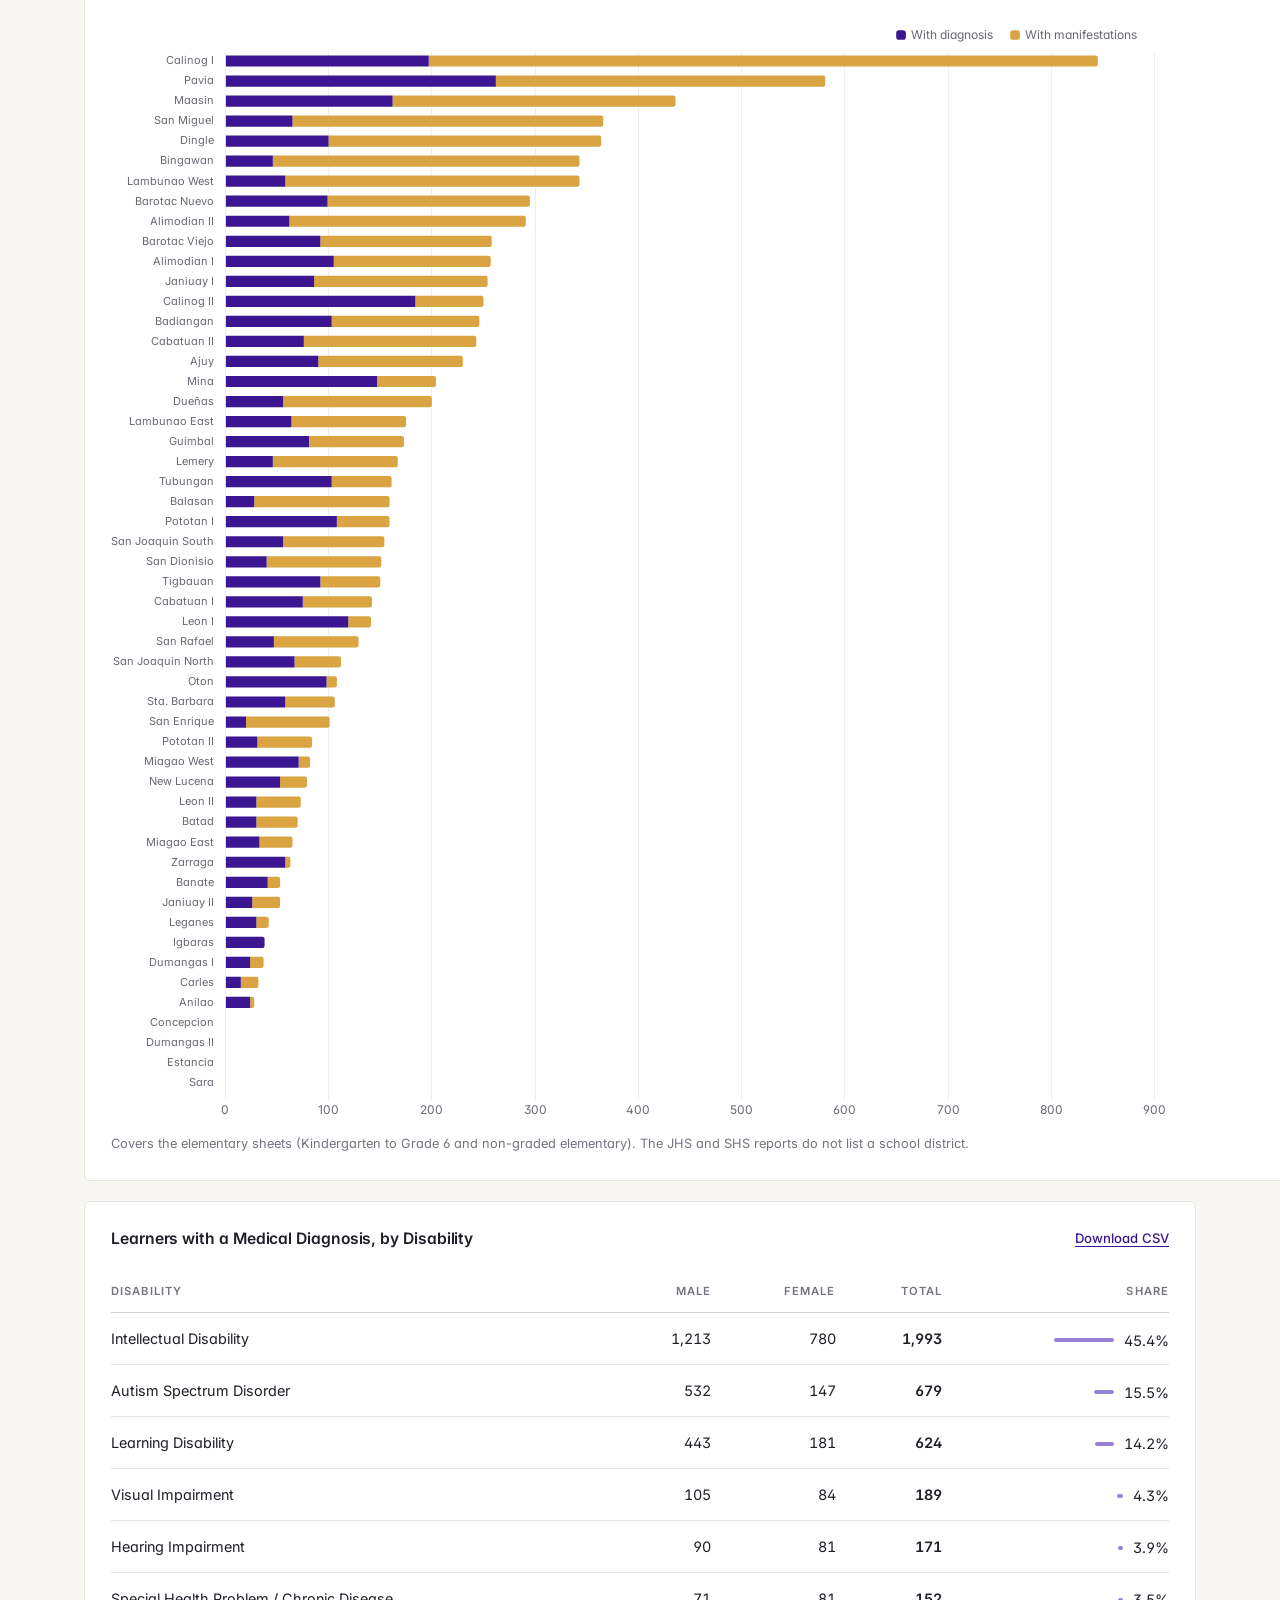
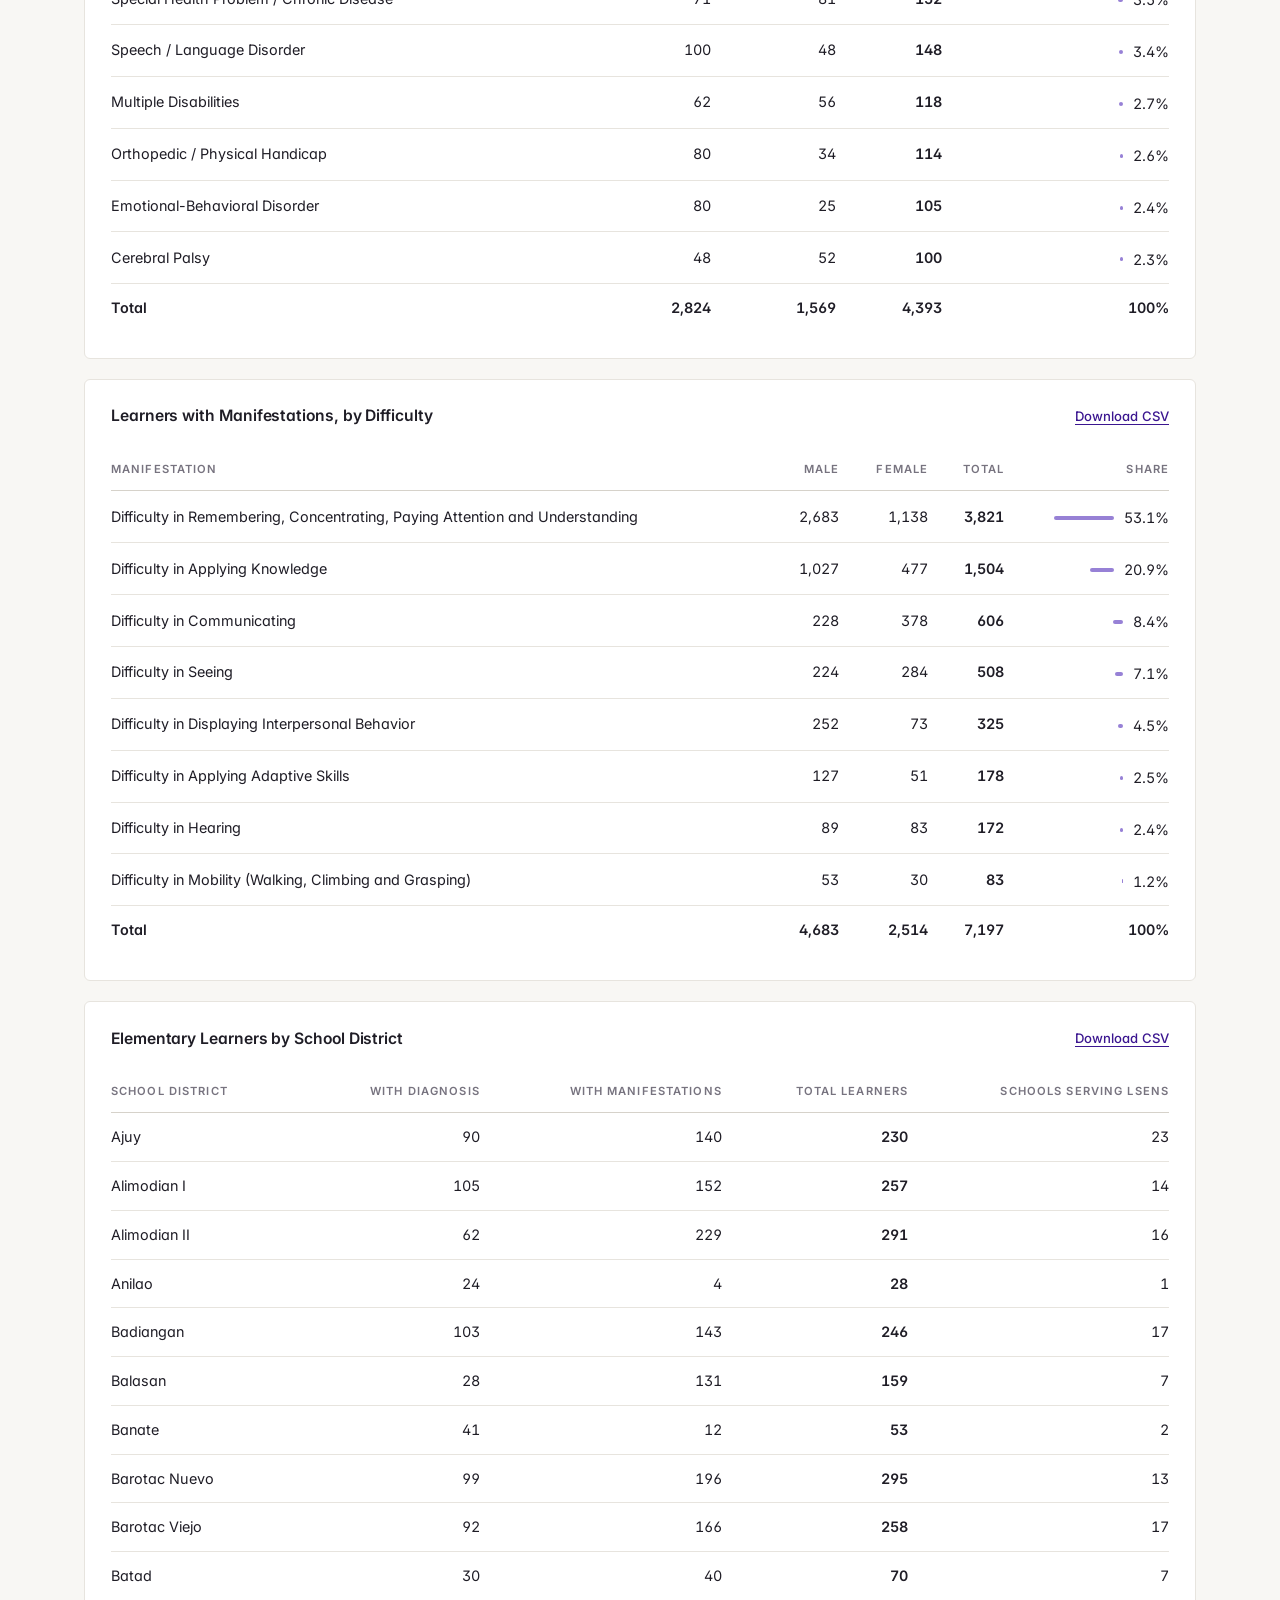
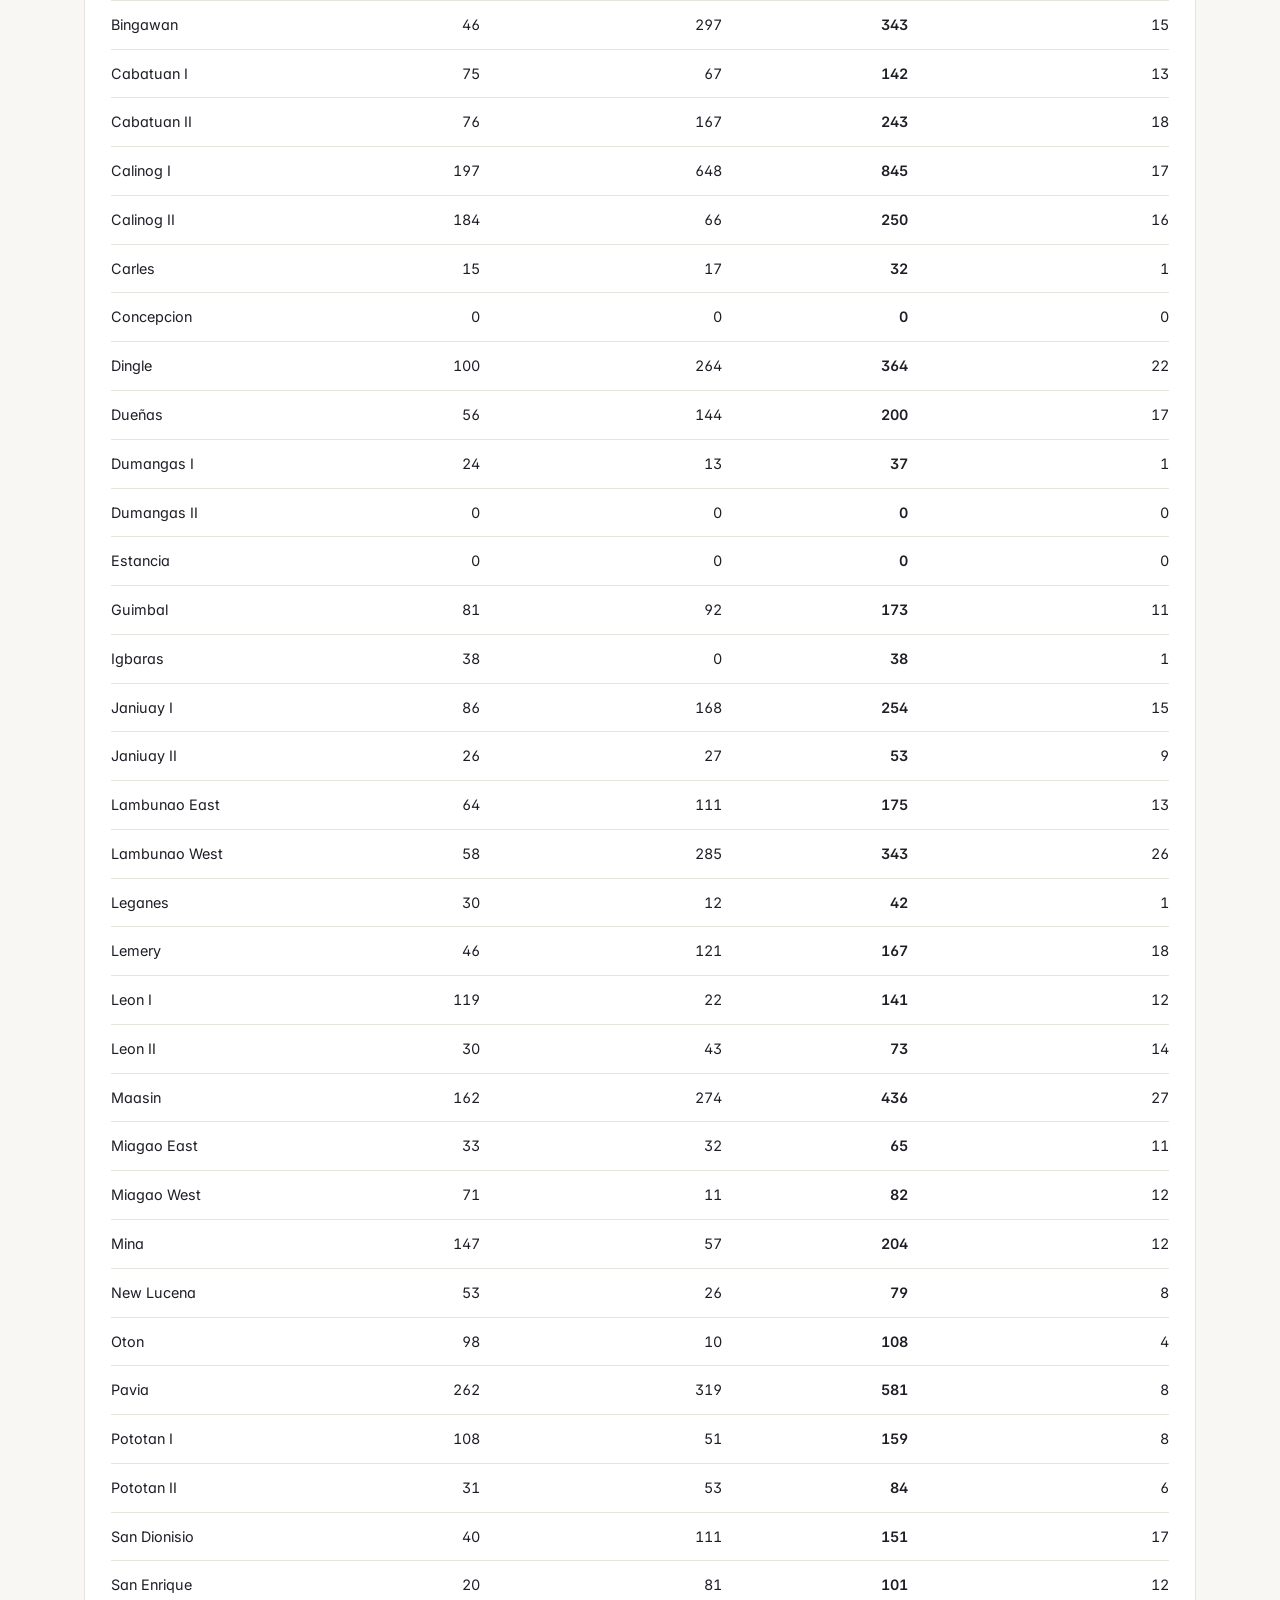
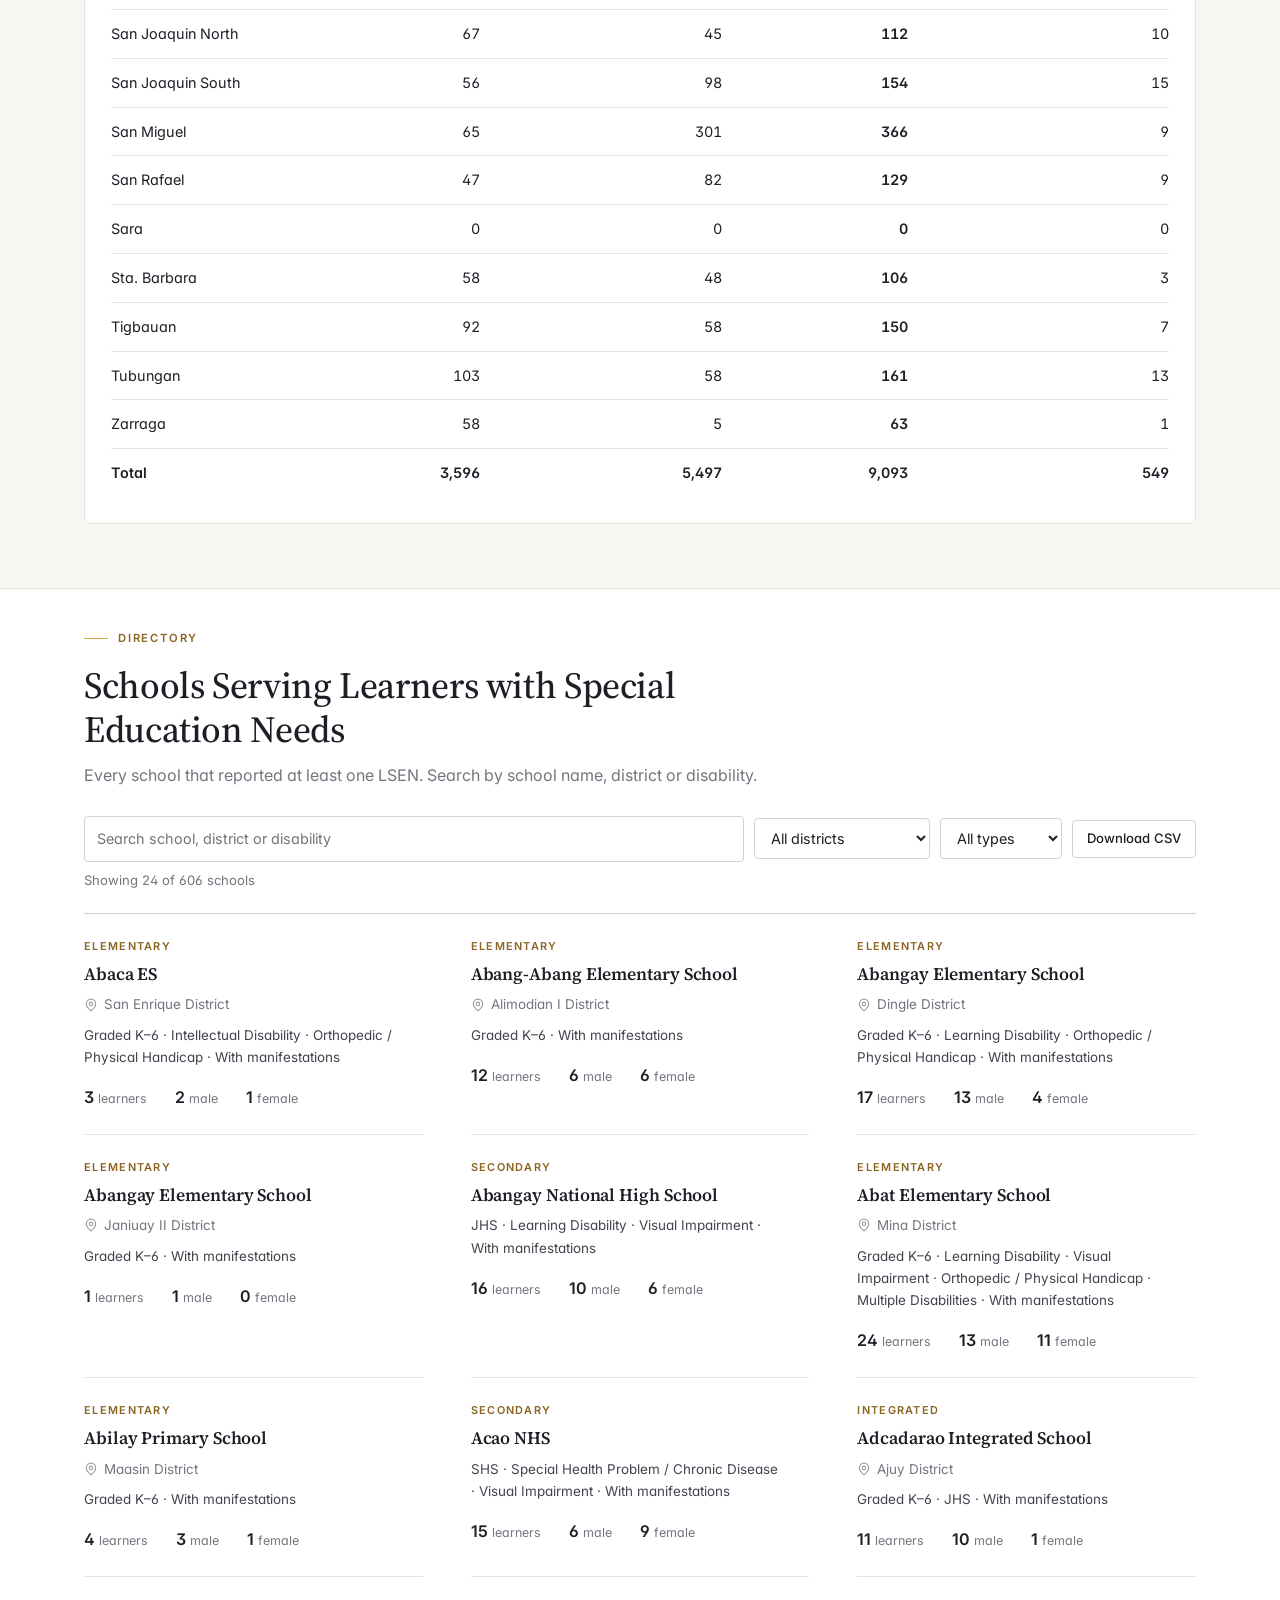
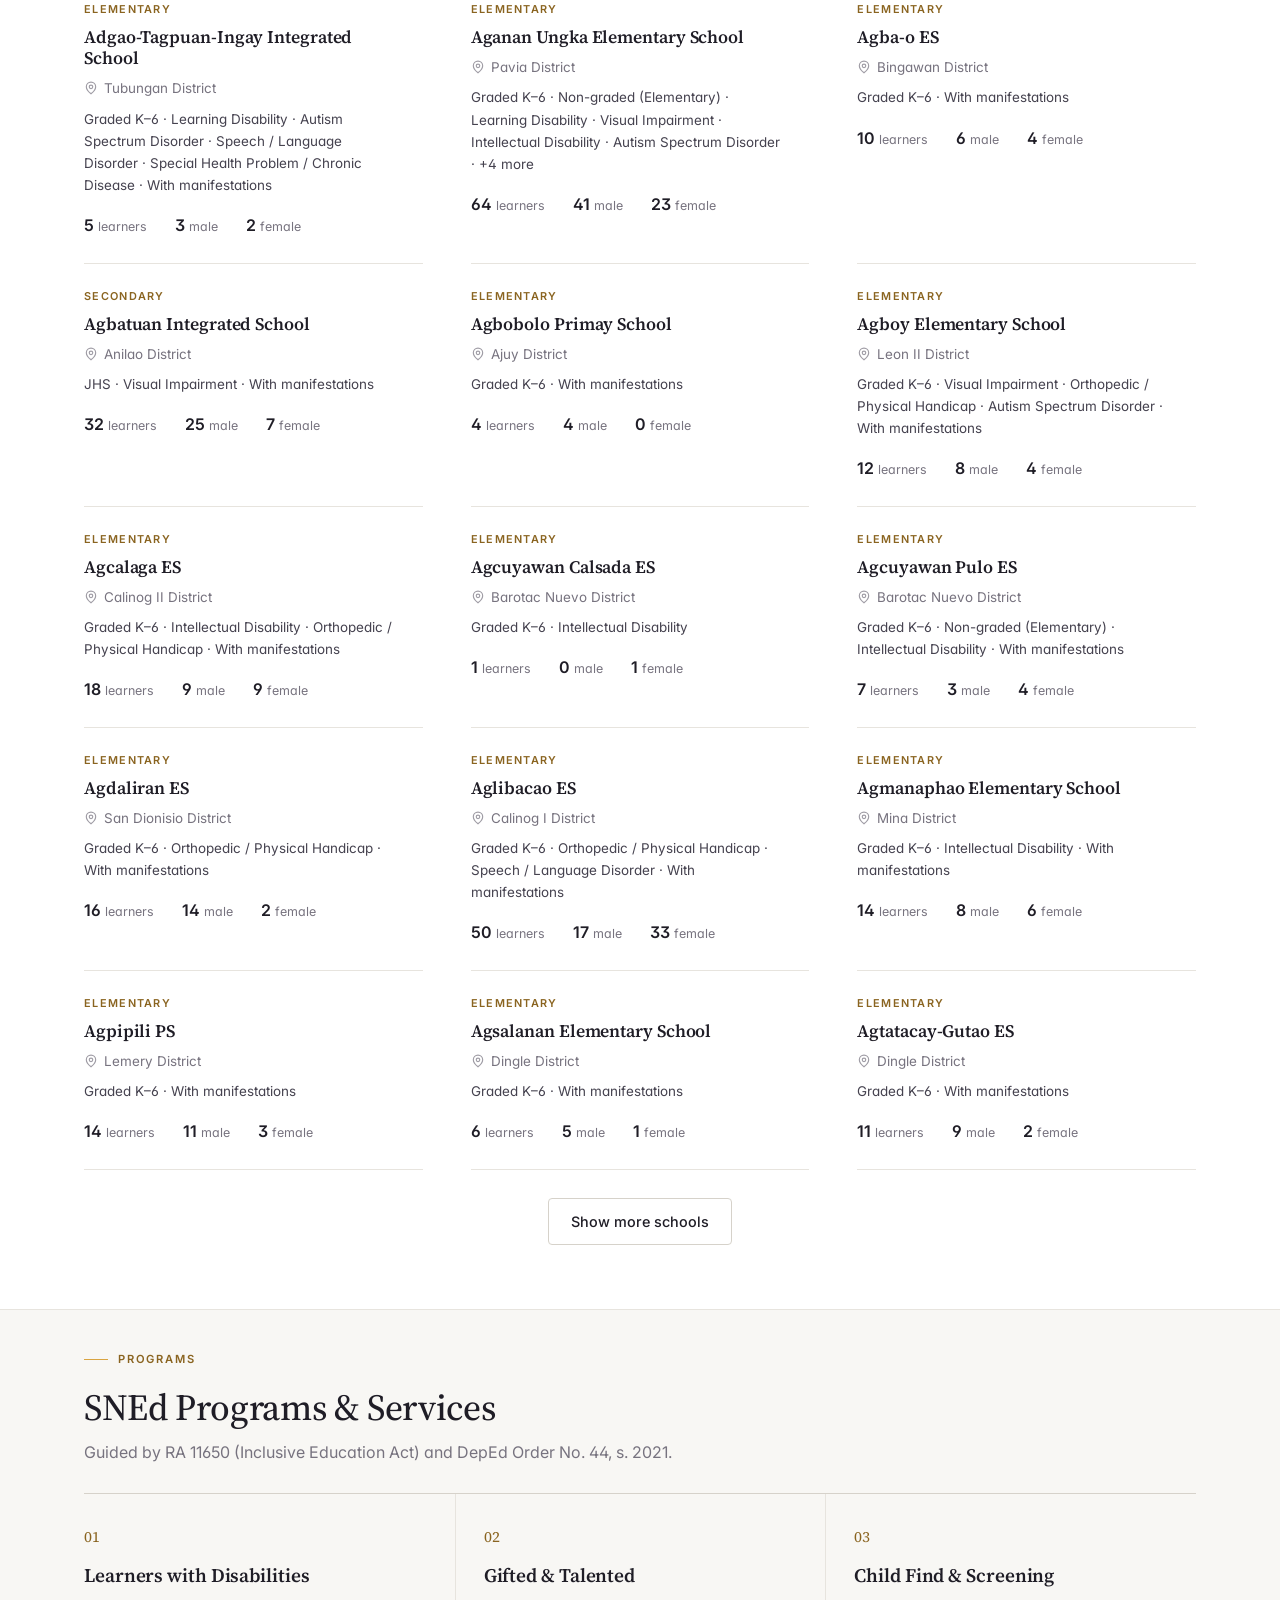
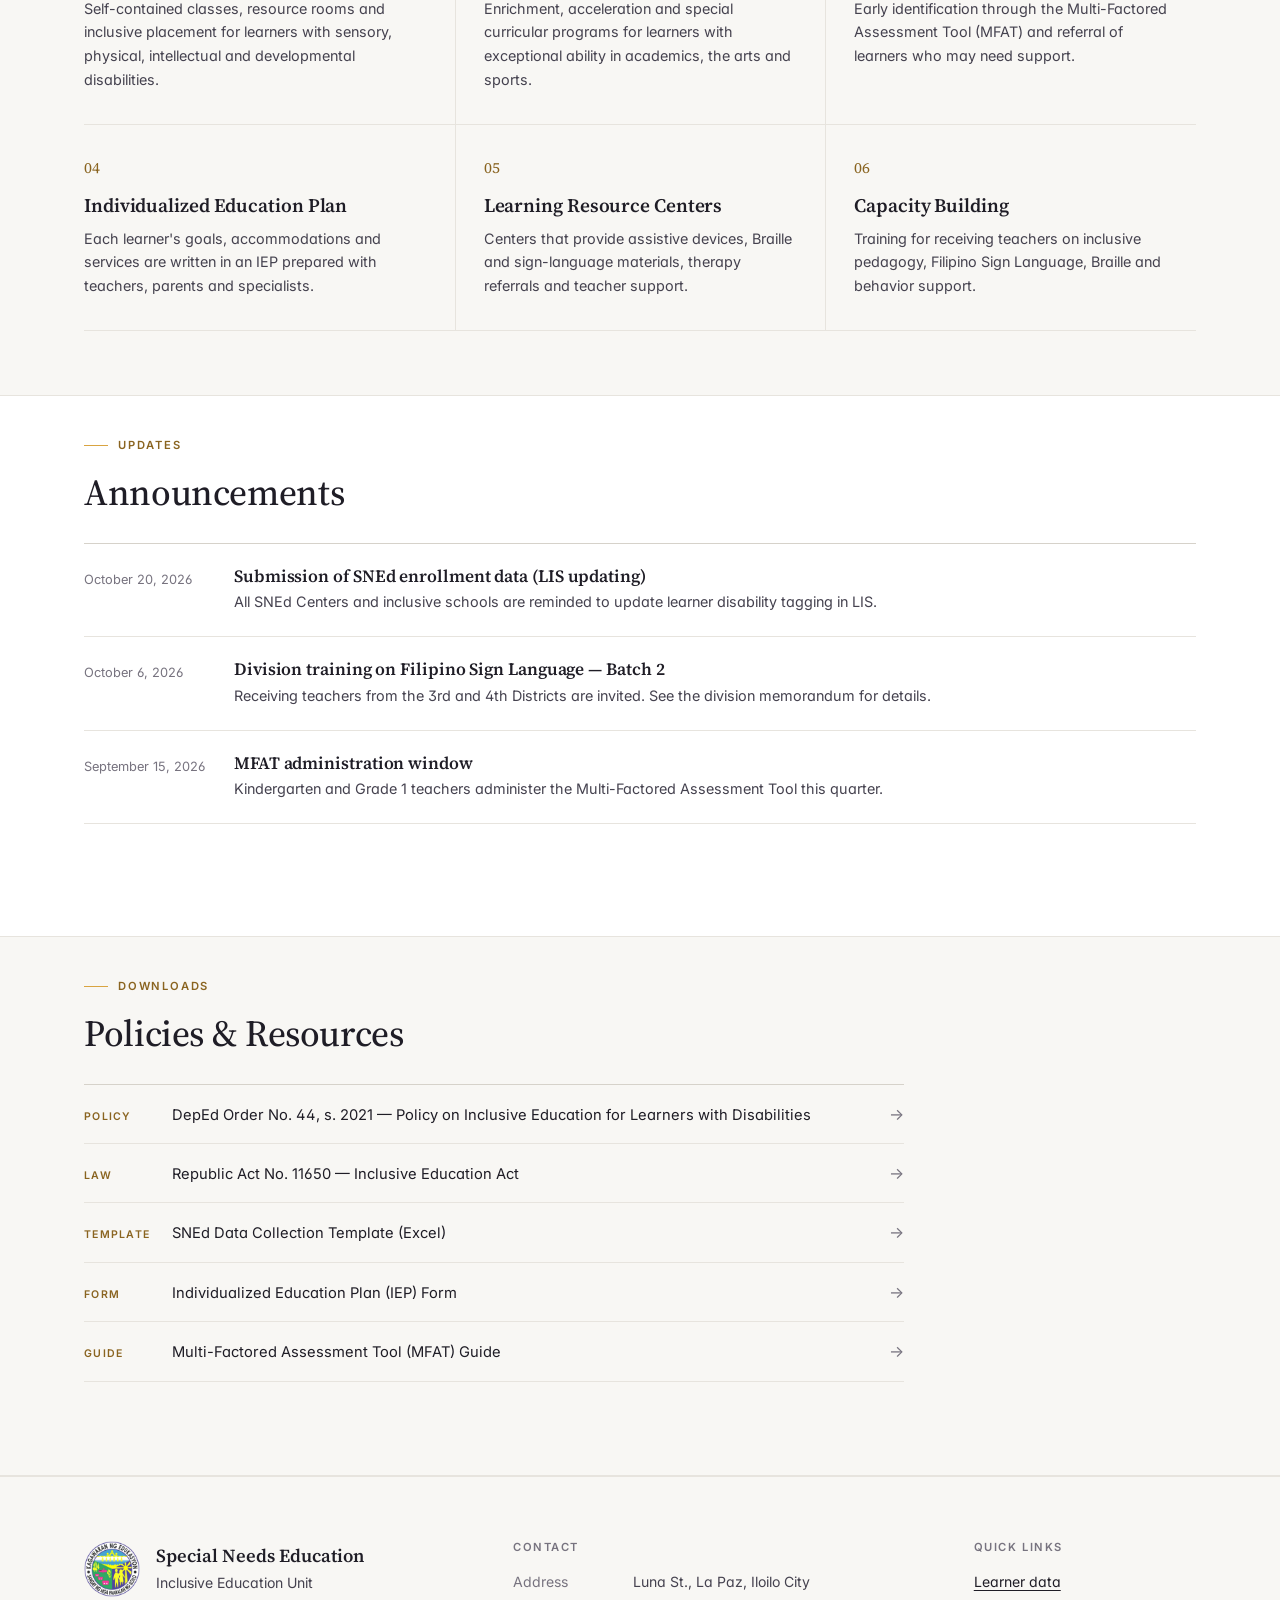
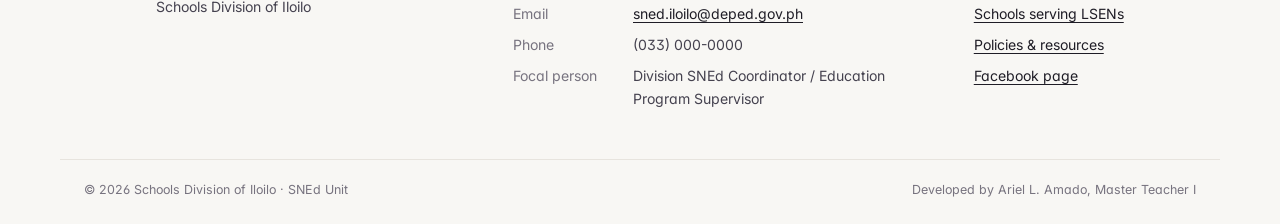
==== commit fa5151e4: "Add files via upload" ====
--- a/index.html
+++ b/index.html
@@ -151,6 +151,7 @@
           <article class="card span-2">
             <header class="card-head"><h3>Elementary Learners by School District</h3></header>
             <div class="chart-box"><canvas id="chDistrict" role="img" aria-label="Bar chart of elementary learners by school district"></canvas></div>
+            <p class="muted" id="distNoData" style="font-size:.85rem;margin:12px 0 0;font-weight:500"></p>
             <p class="muted" style="font-size:.8rem;margin:12px 0 0">Covers the elementary sheets (Kindergarten to Grade 6 and non-graded elementary). The JHS and SHS reports do not list a school district.</p>
           </article>
         </div>
@@ -302,6 +303,6 @@
 
   <script src="assets/js/chart.umd.min.js"></script>
   <script src="assets/js/data.js?v=5"></script>
-  <script src="assets/js/app.js?v=5"></script>
+  <script src="assets/js/app.js?v=6"></script>
 </body>
 </html>
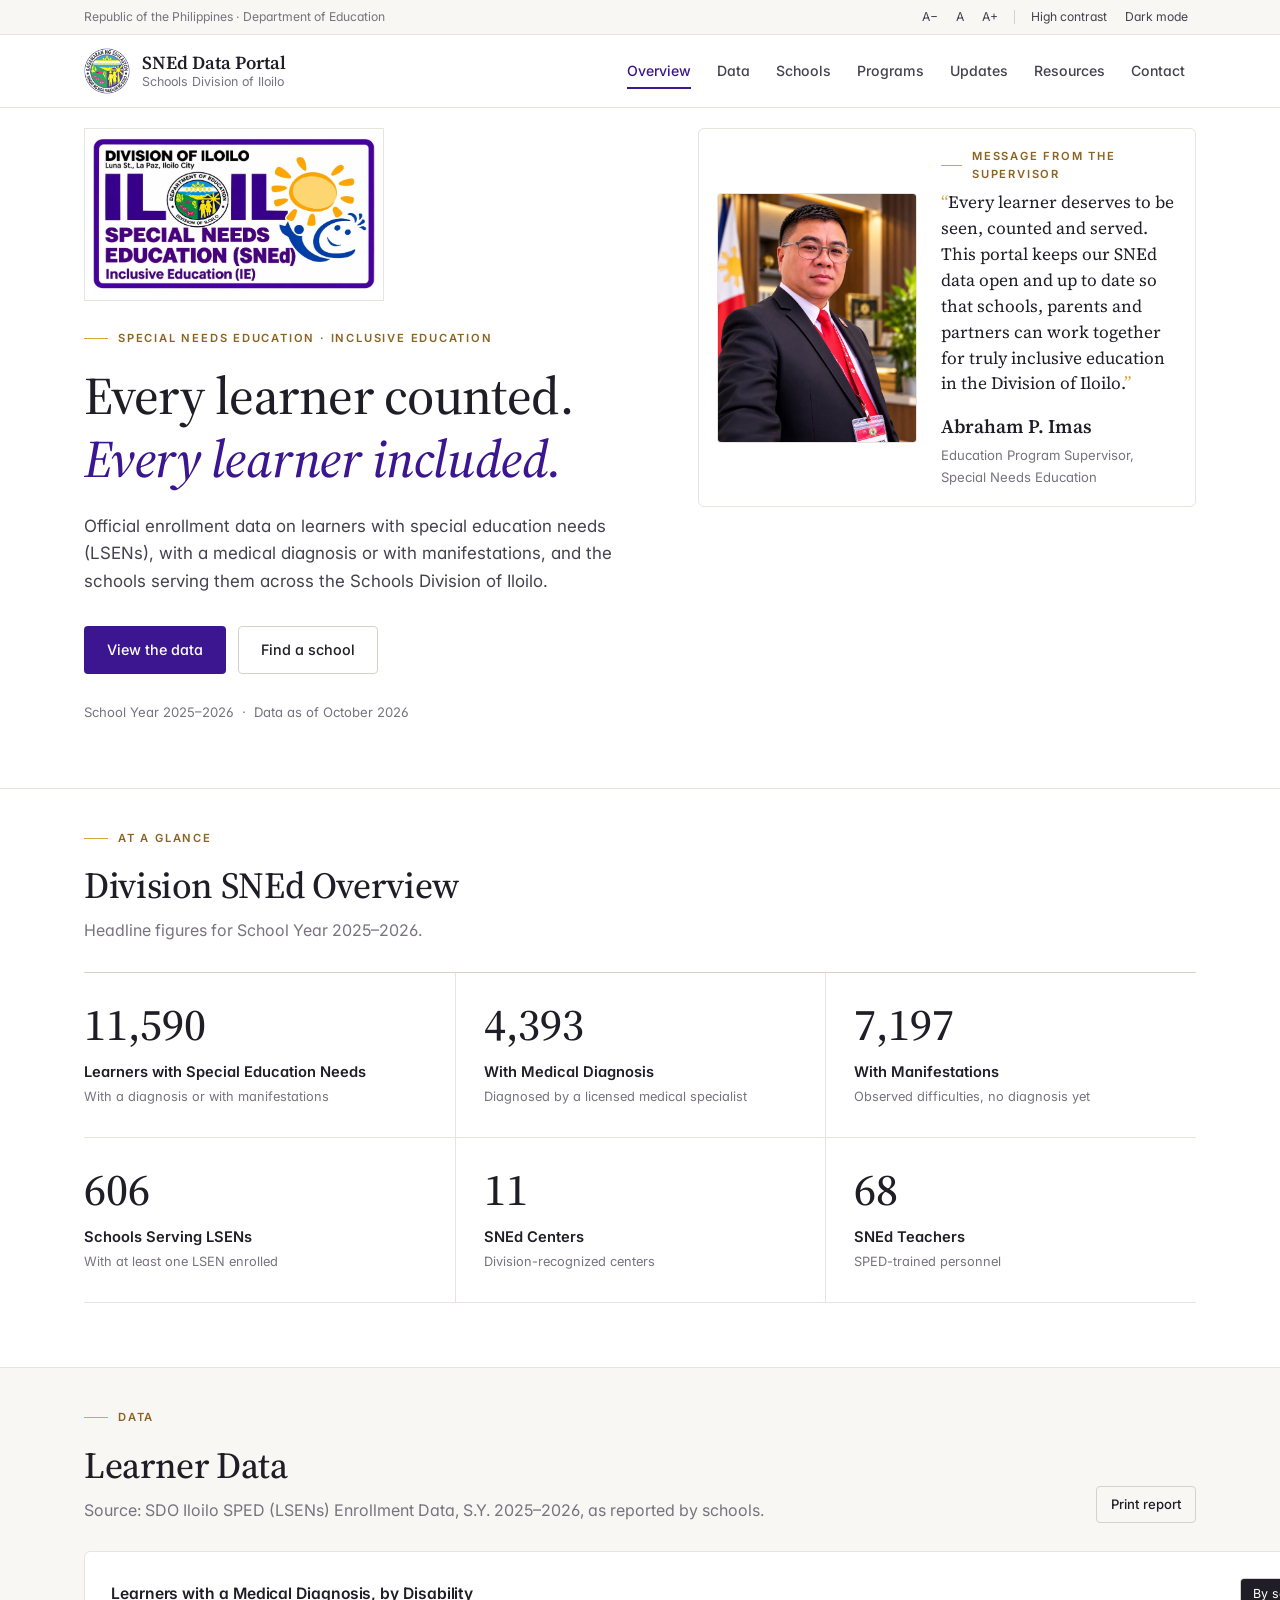
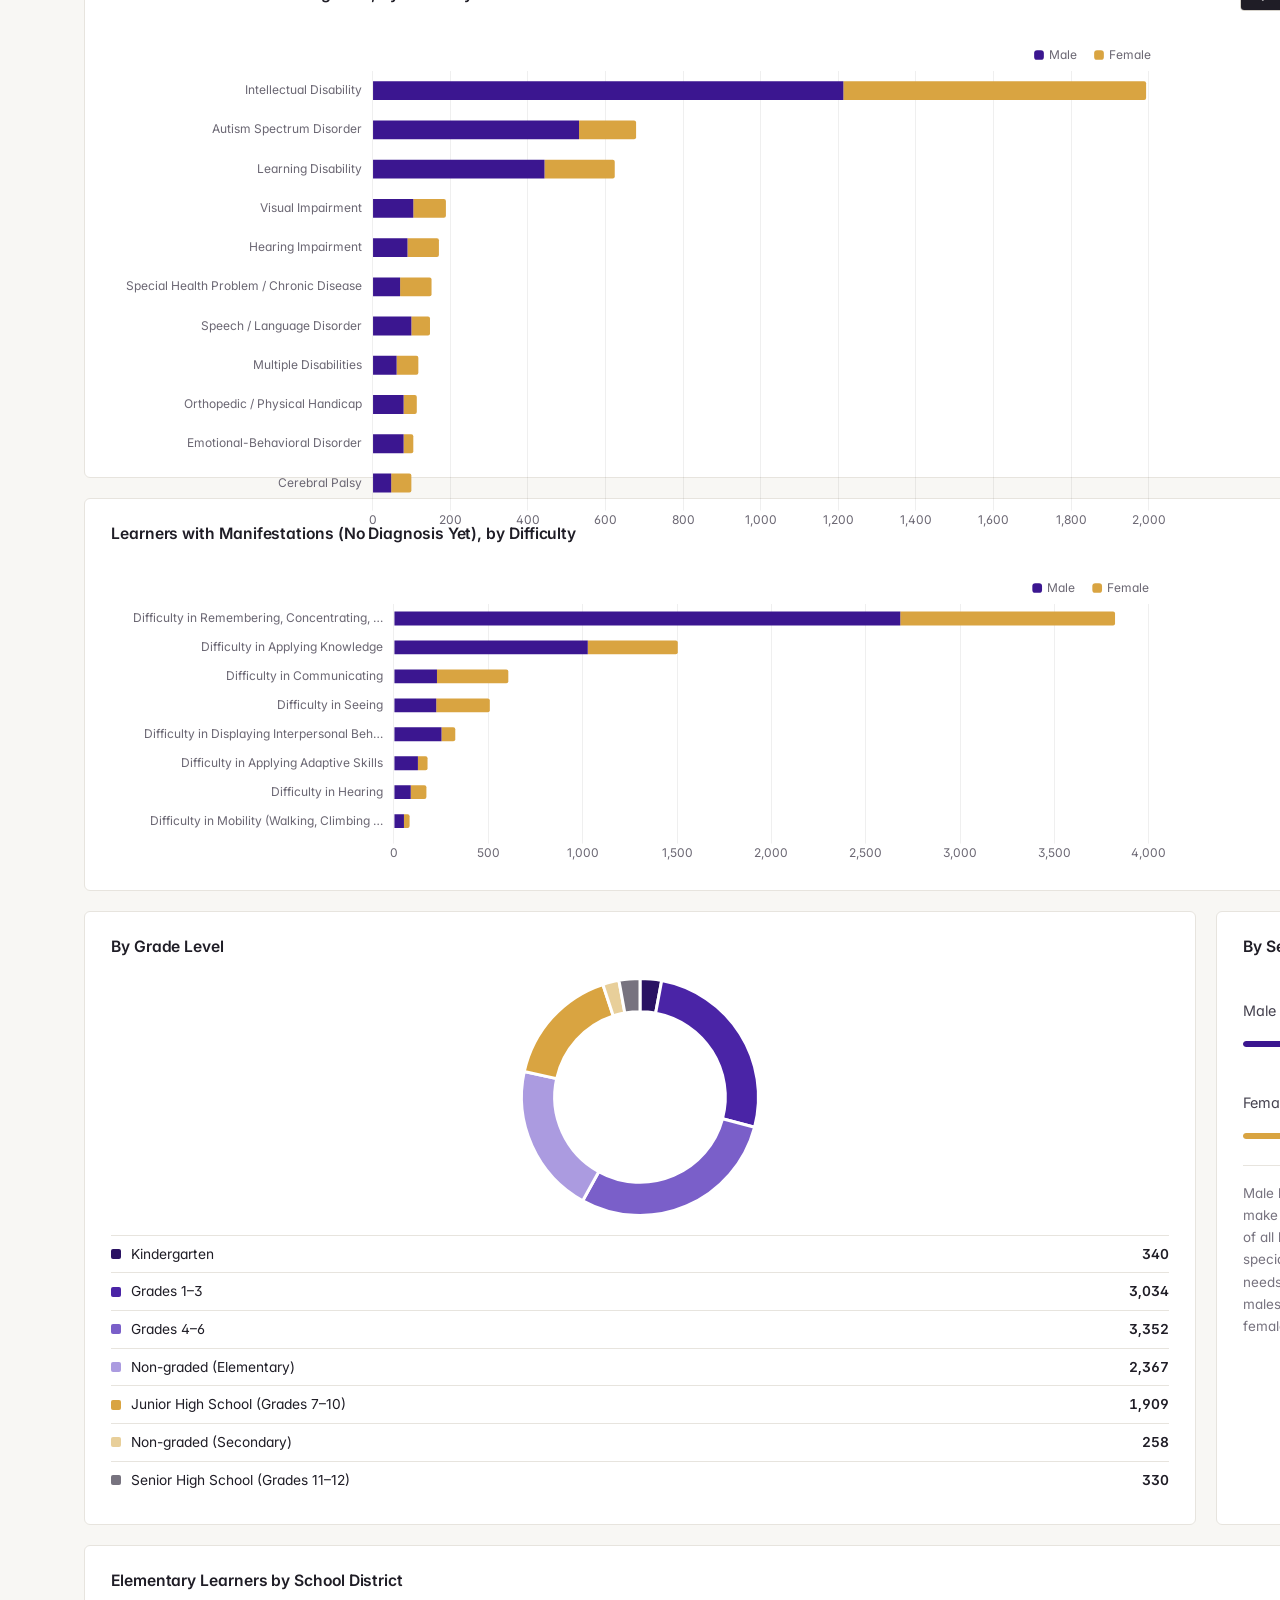
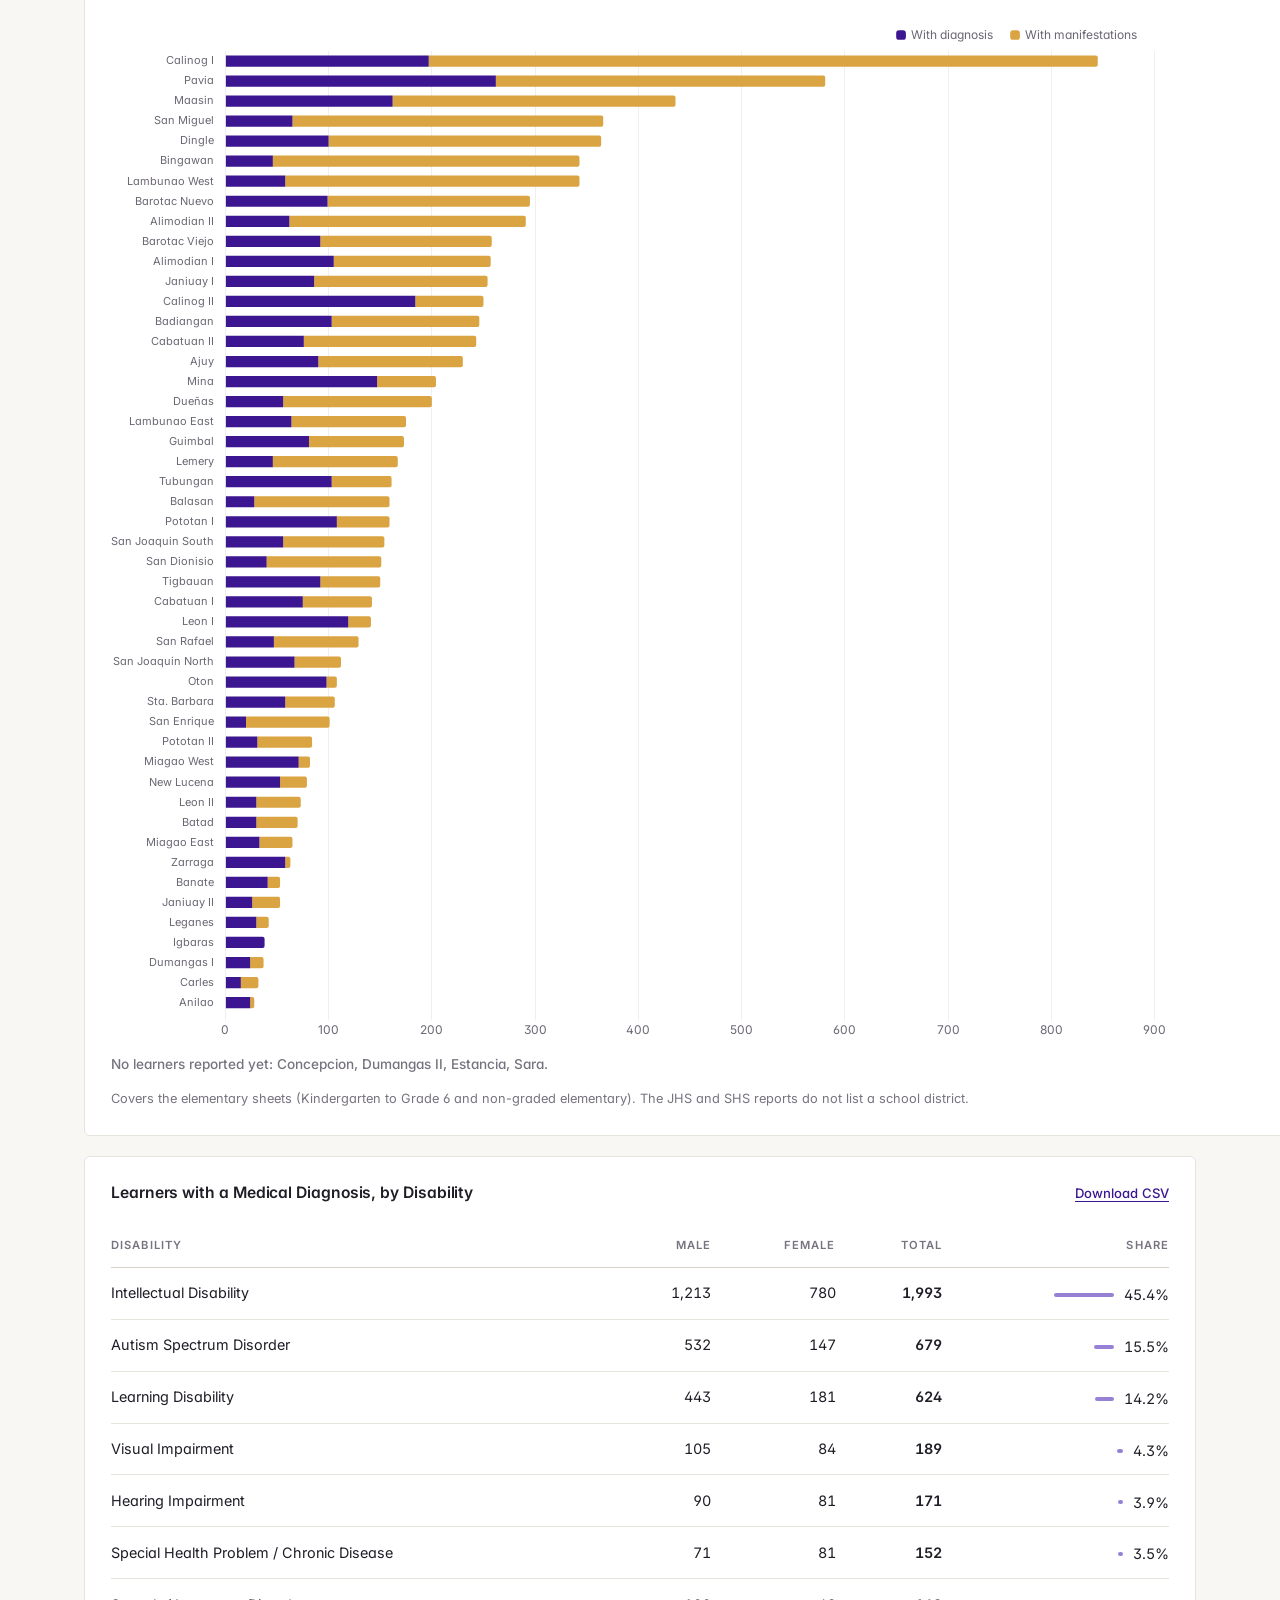
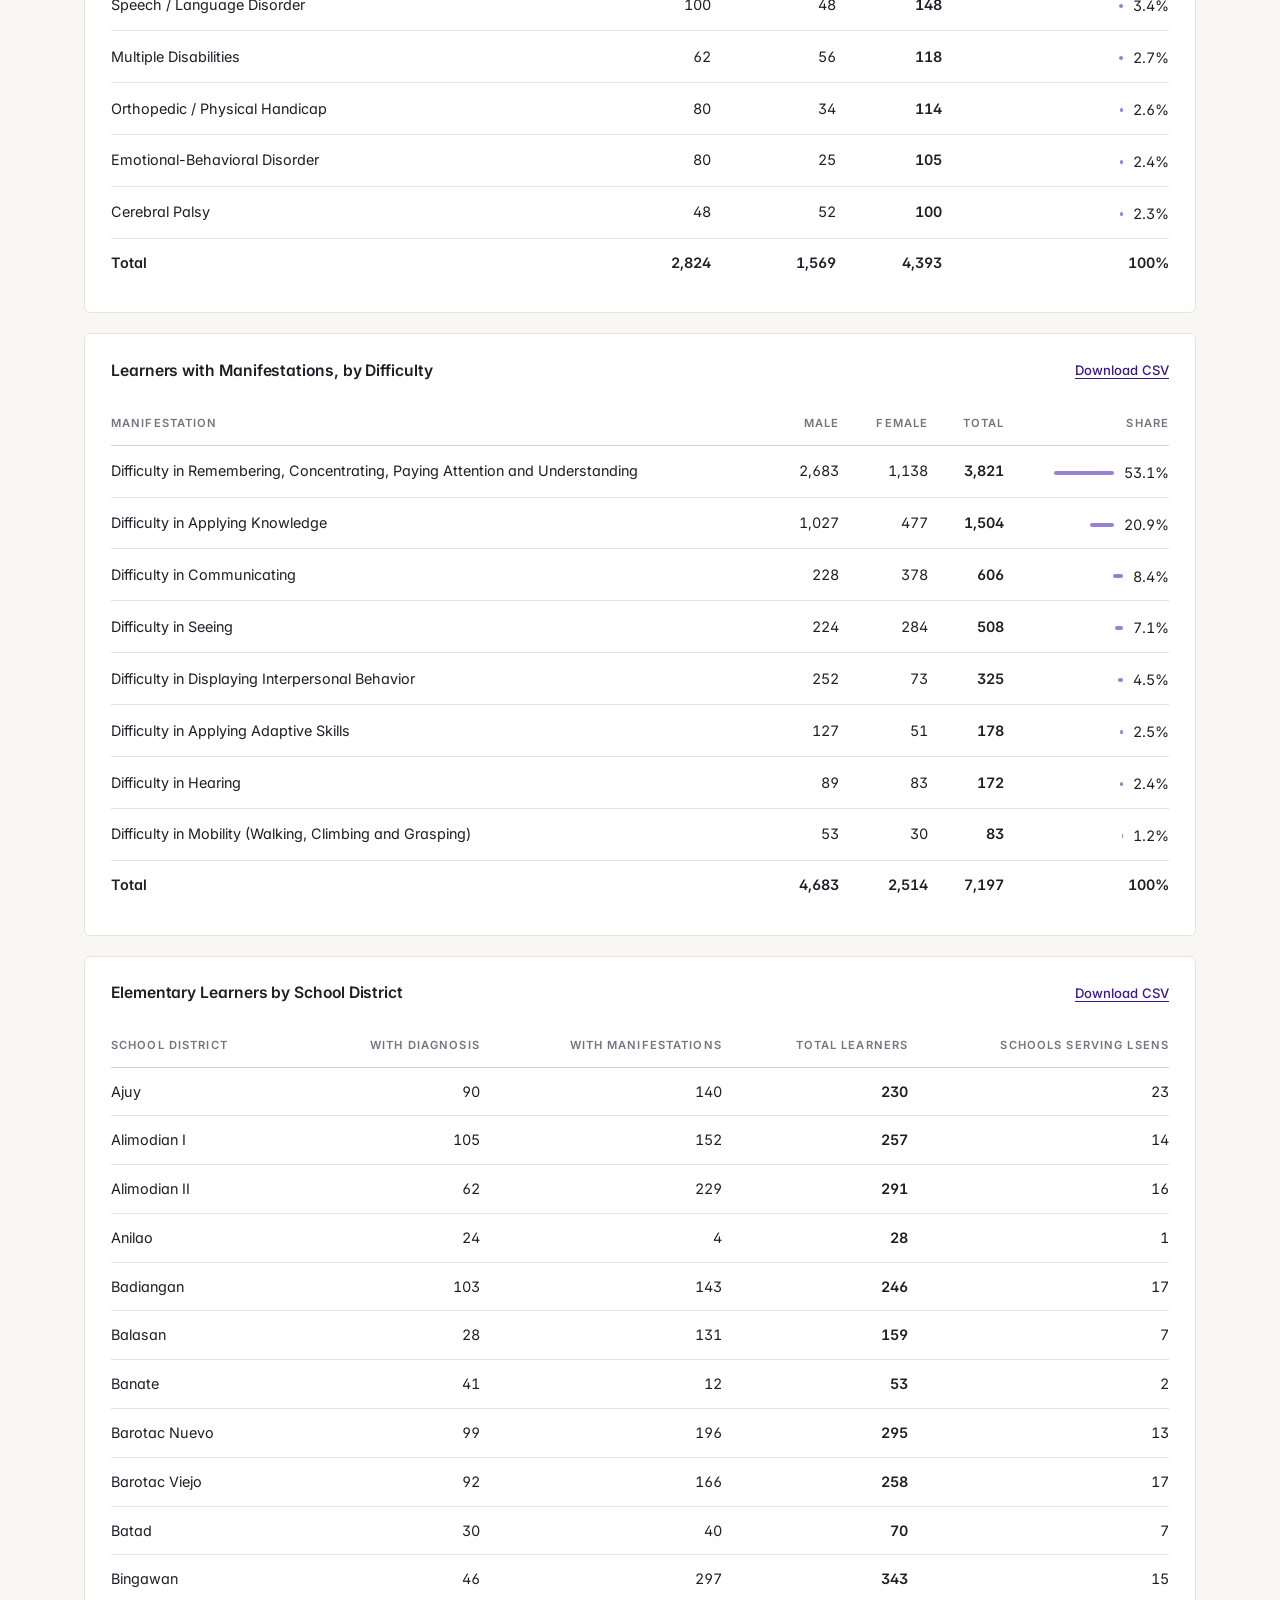
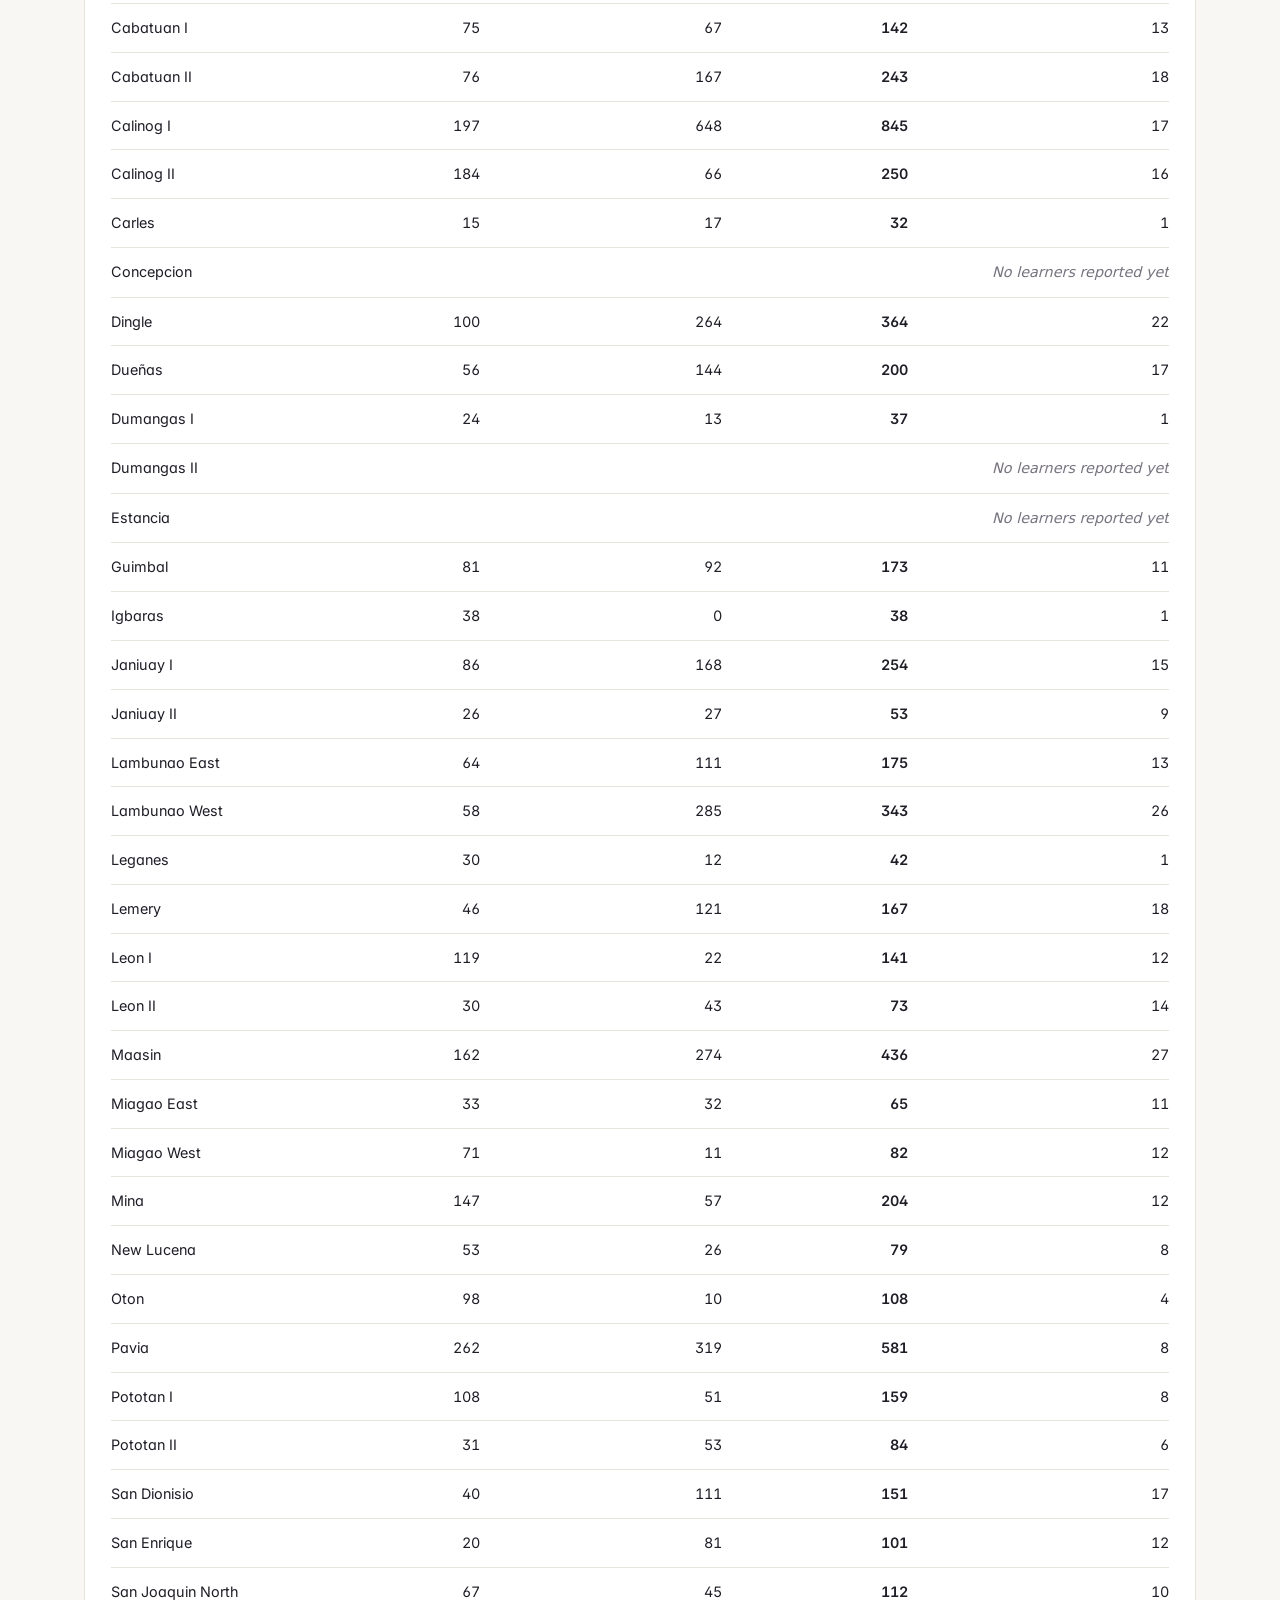
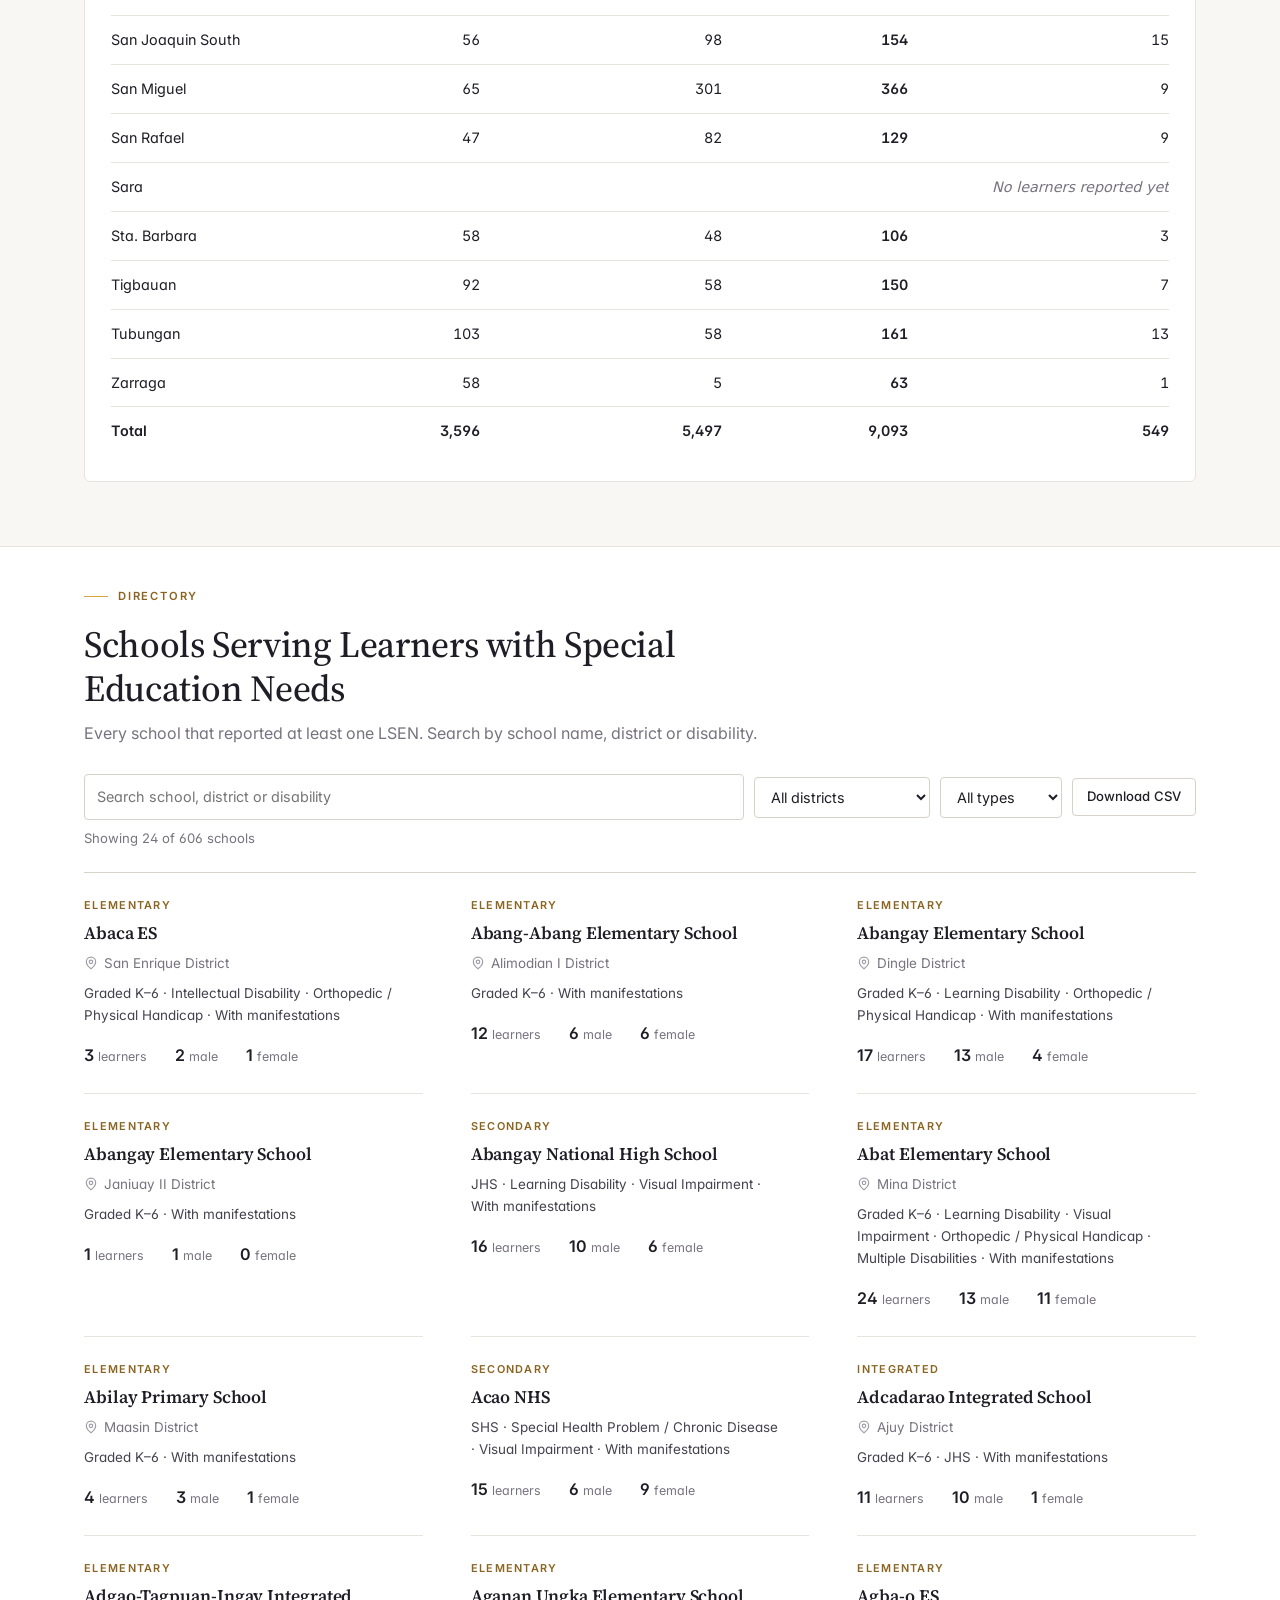
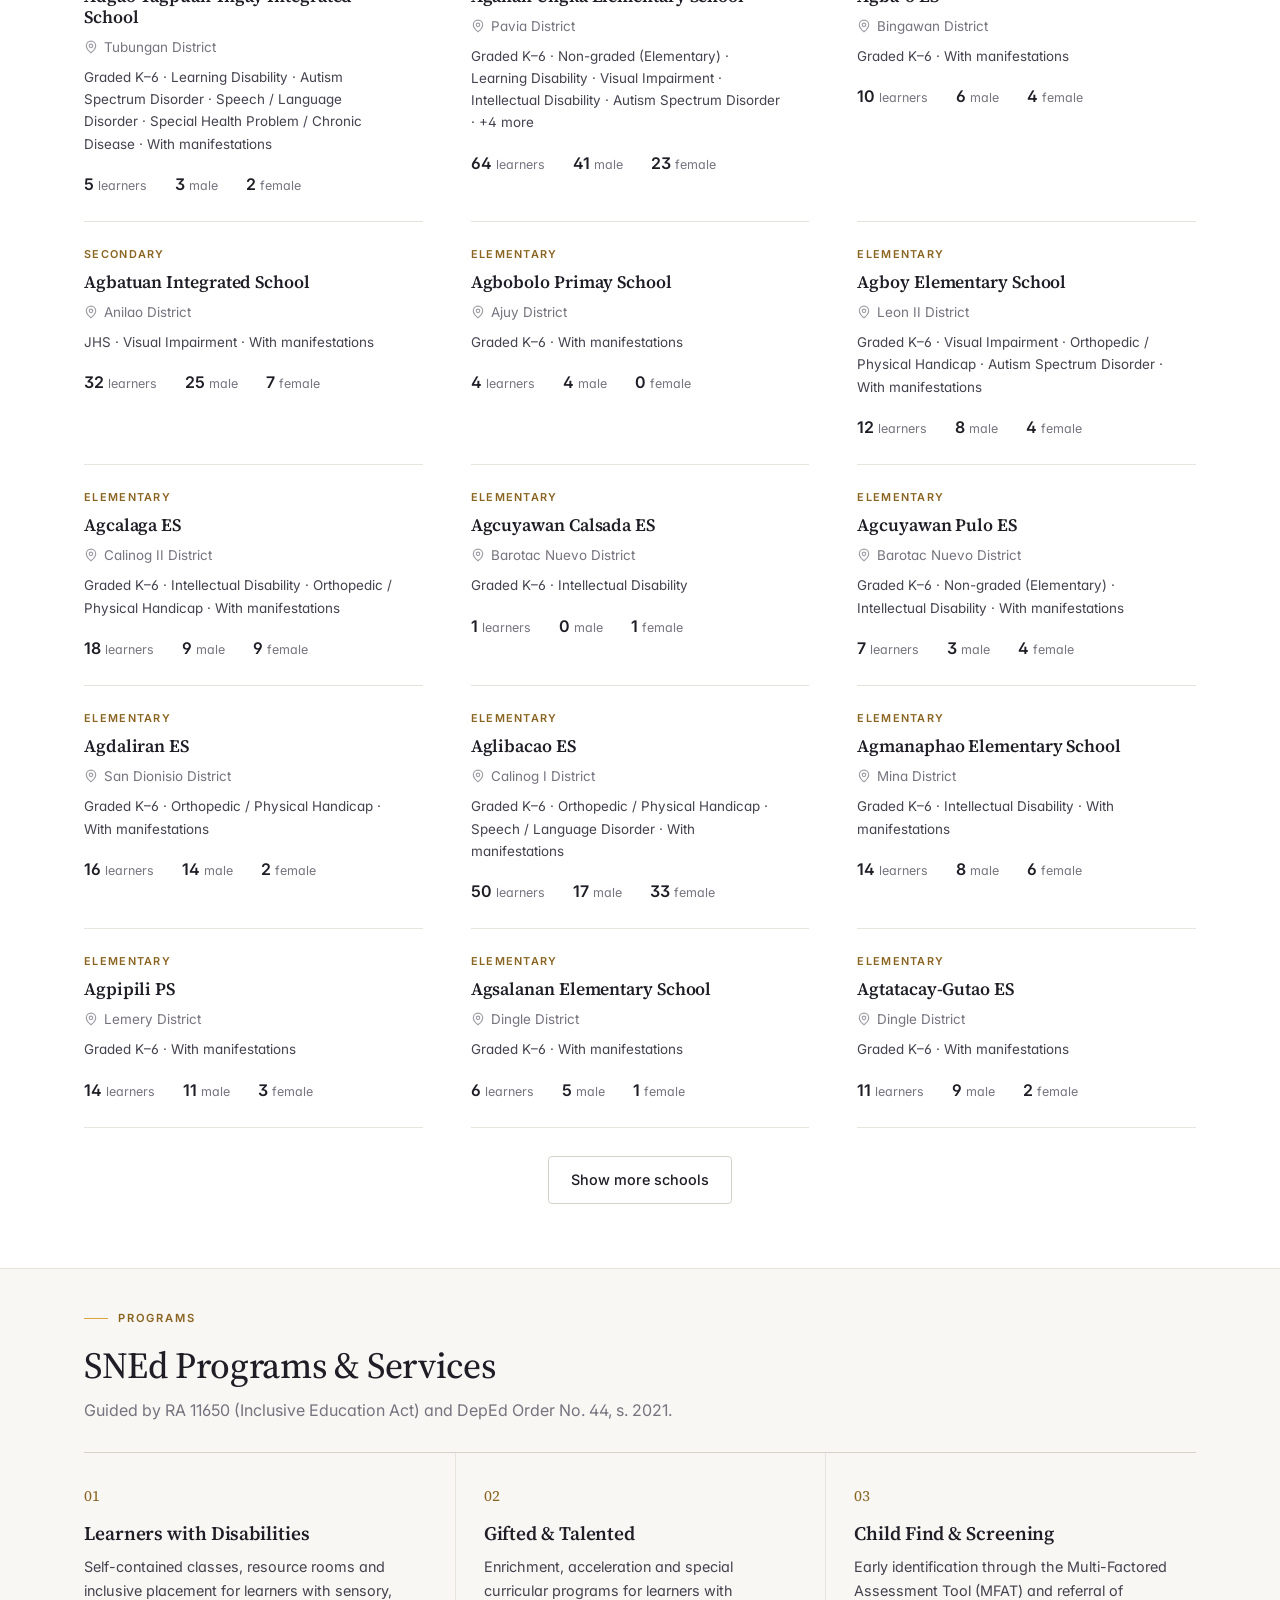
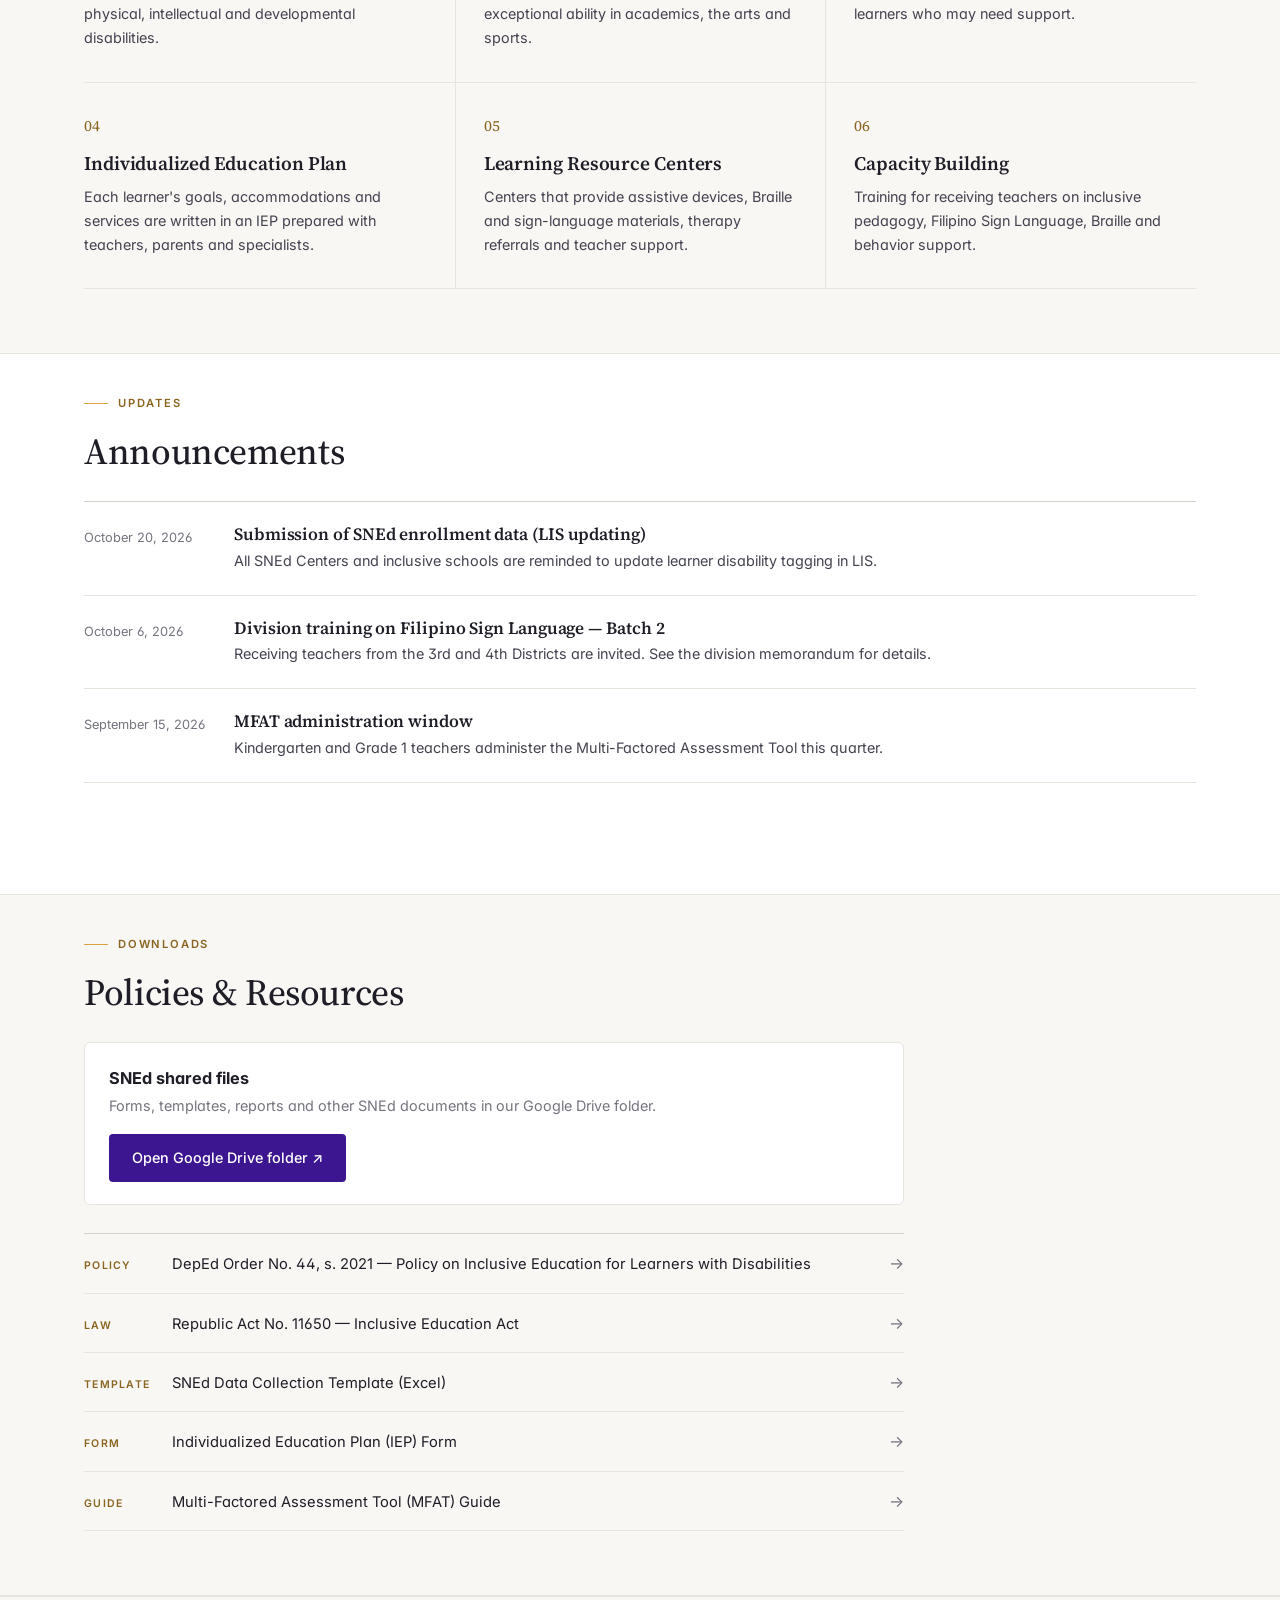
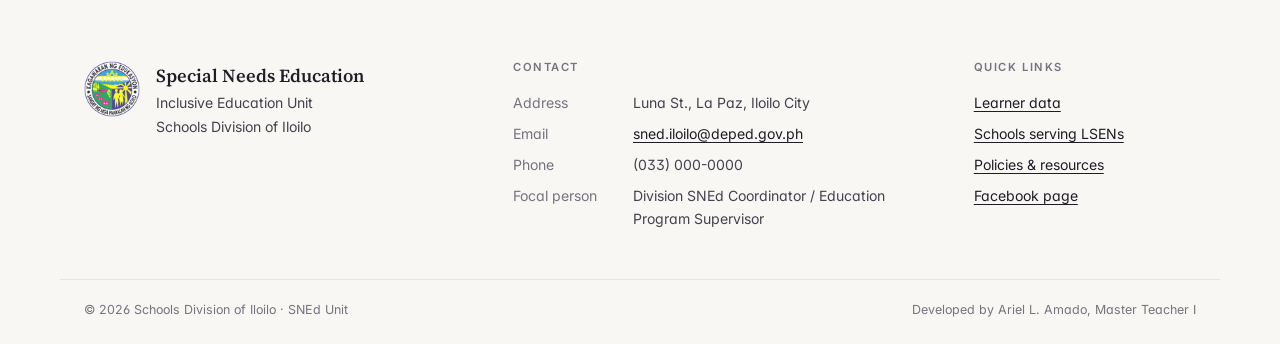
==== commit 86c180a0: "Add files via upload" ====
--- a/index.html
+++ b/index.html
@@ -259,6 +259,13 @@
           <p class="eyebrow">Downloads</p>
           <h2>Policies &amp; Resources</h2>
         </div>
+        <div id="driveBox" hidden style="max-width:820px;display:flex;flex-wrap:wrap;align-items:center;justify-content:space-between;gap:16px;padding:22px 24px;margin-bottom:28px;border:1px solid var(--line);border-radius:var(--radius);background:var(--surface)">
+          <div>
+            <strong style="display:block;font-size:1.02rem">SNEd shared files</strong>
+            <span class="muted" style="font-size:.9rem">Forms, templates, reports and other SNEd documents in our Google Drive folder.</span>
+          </div>
+          <a class="btn btn-primary" id="driveBtn" href="#" target="_blank" rel="noopener">Open Google Drive folder ↗</a>
+        </div>
         <ul class="resources" id="resourceList"></ul>
       </div>
     </section>
@@ -290,6 +297,7 @@
           <li><a href="#directory">Schools serving LSENs</a></li>
           <li><a href="#resources">Policies &amp; resources</a></li>
           <li><a id="fbLink" href="#" target="_blank" rel="noopener">Facebook page</a></li>
+          <li id="driveLi" hidden><a id="driveFoot" href="#" target="_blank" rel="noopener">Google Drive folder</a></li>
         </ul>
       </div>
     </div>
@@ -302,7 +310,7 @@
   <a href="#top" class="to-top" aria-label="Back to top">↑</a>
 
   <script src="assets/js/chart.umd.min.js"></script>
-  <script src="assets/js/data.js?v=5"></script>
-  <script src="assets/js/app.js?v=6"></script>
+  <script src="assets/js/data.js?v=7"></script>
+  <script src="assets/js/app.js?v=7"></script>
 </body>
 </html>
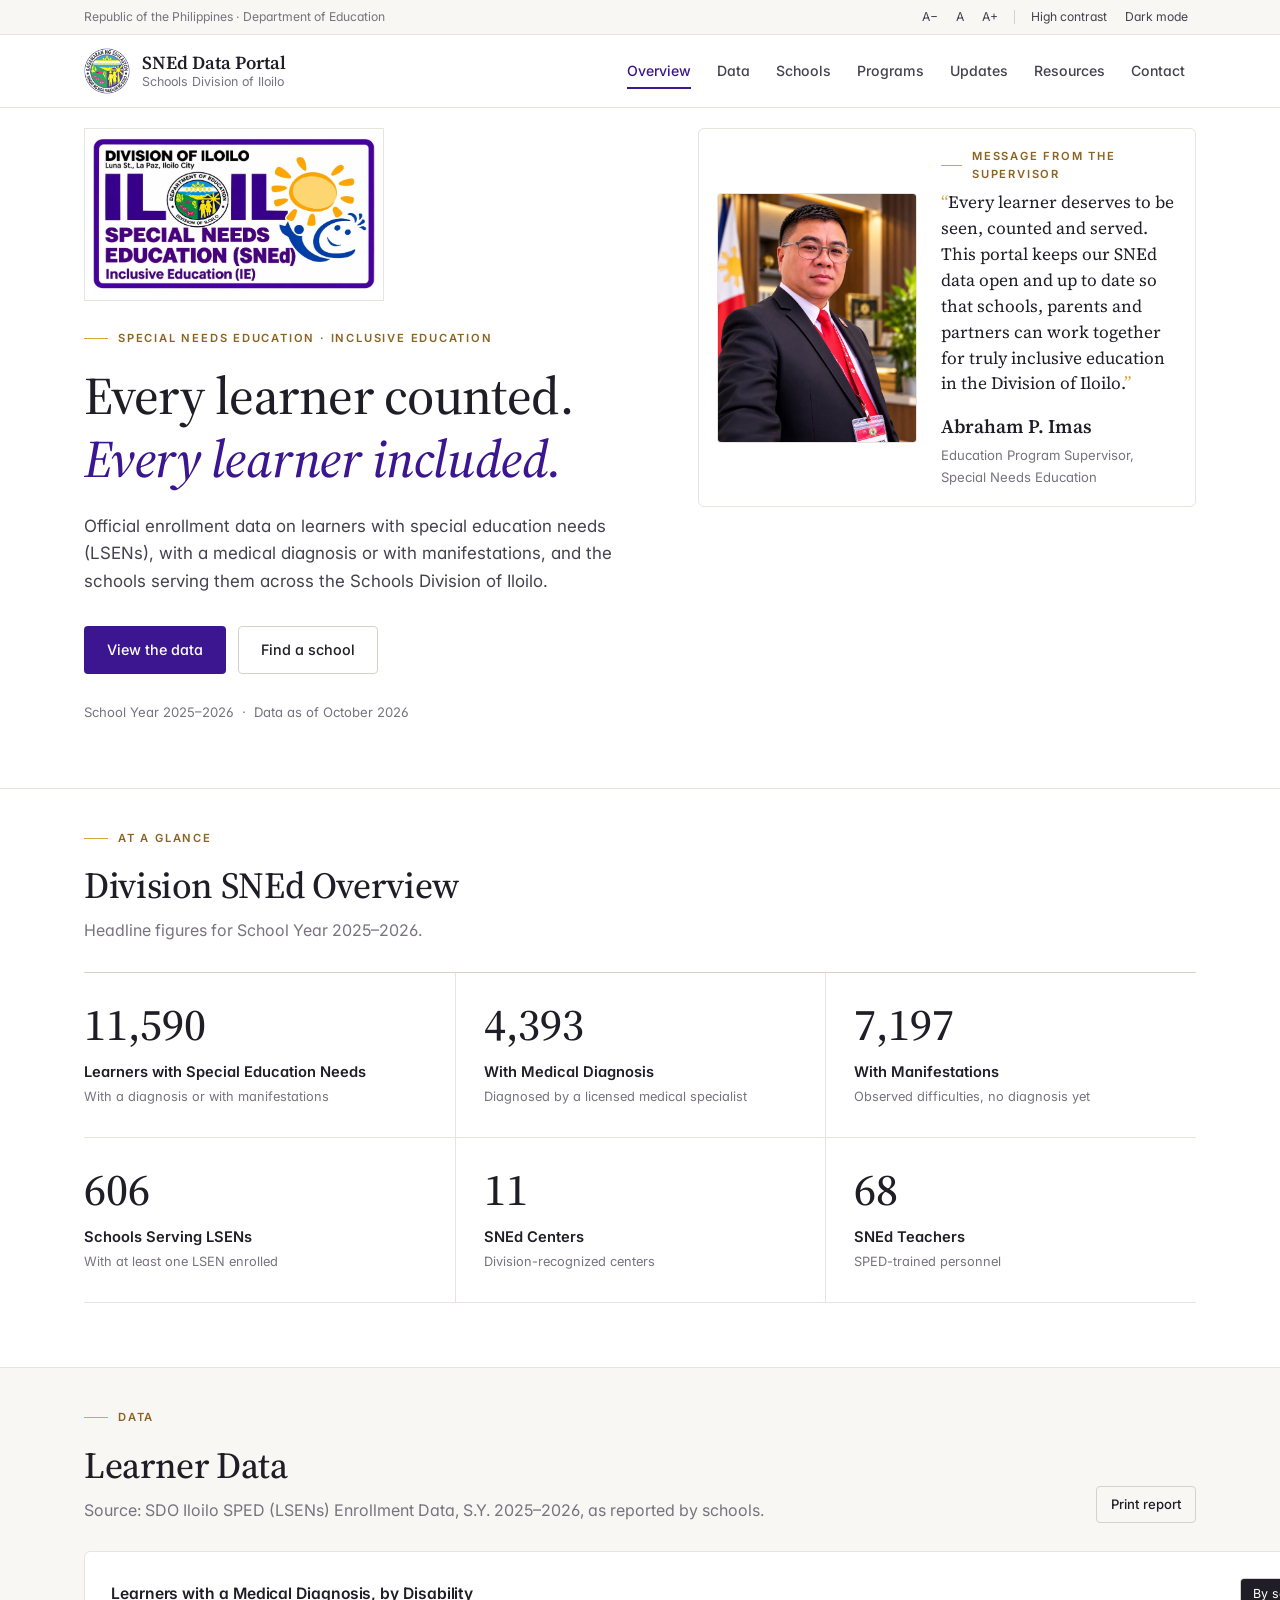
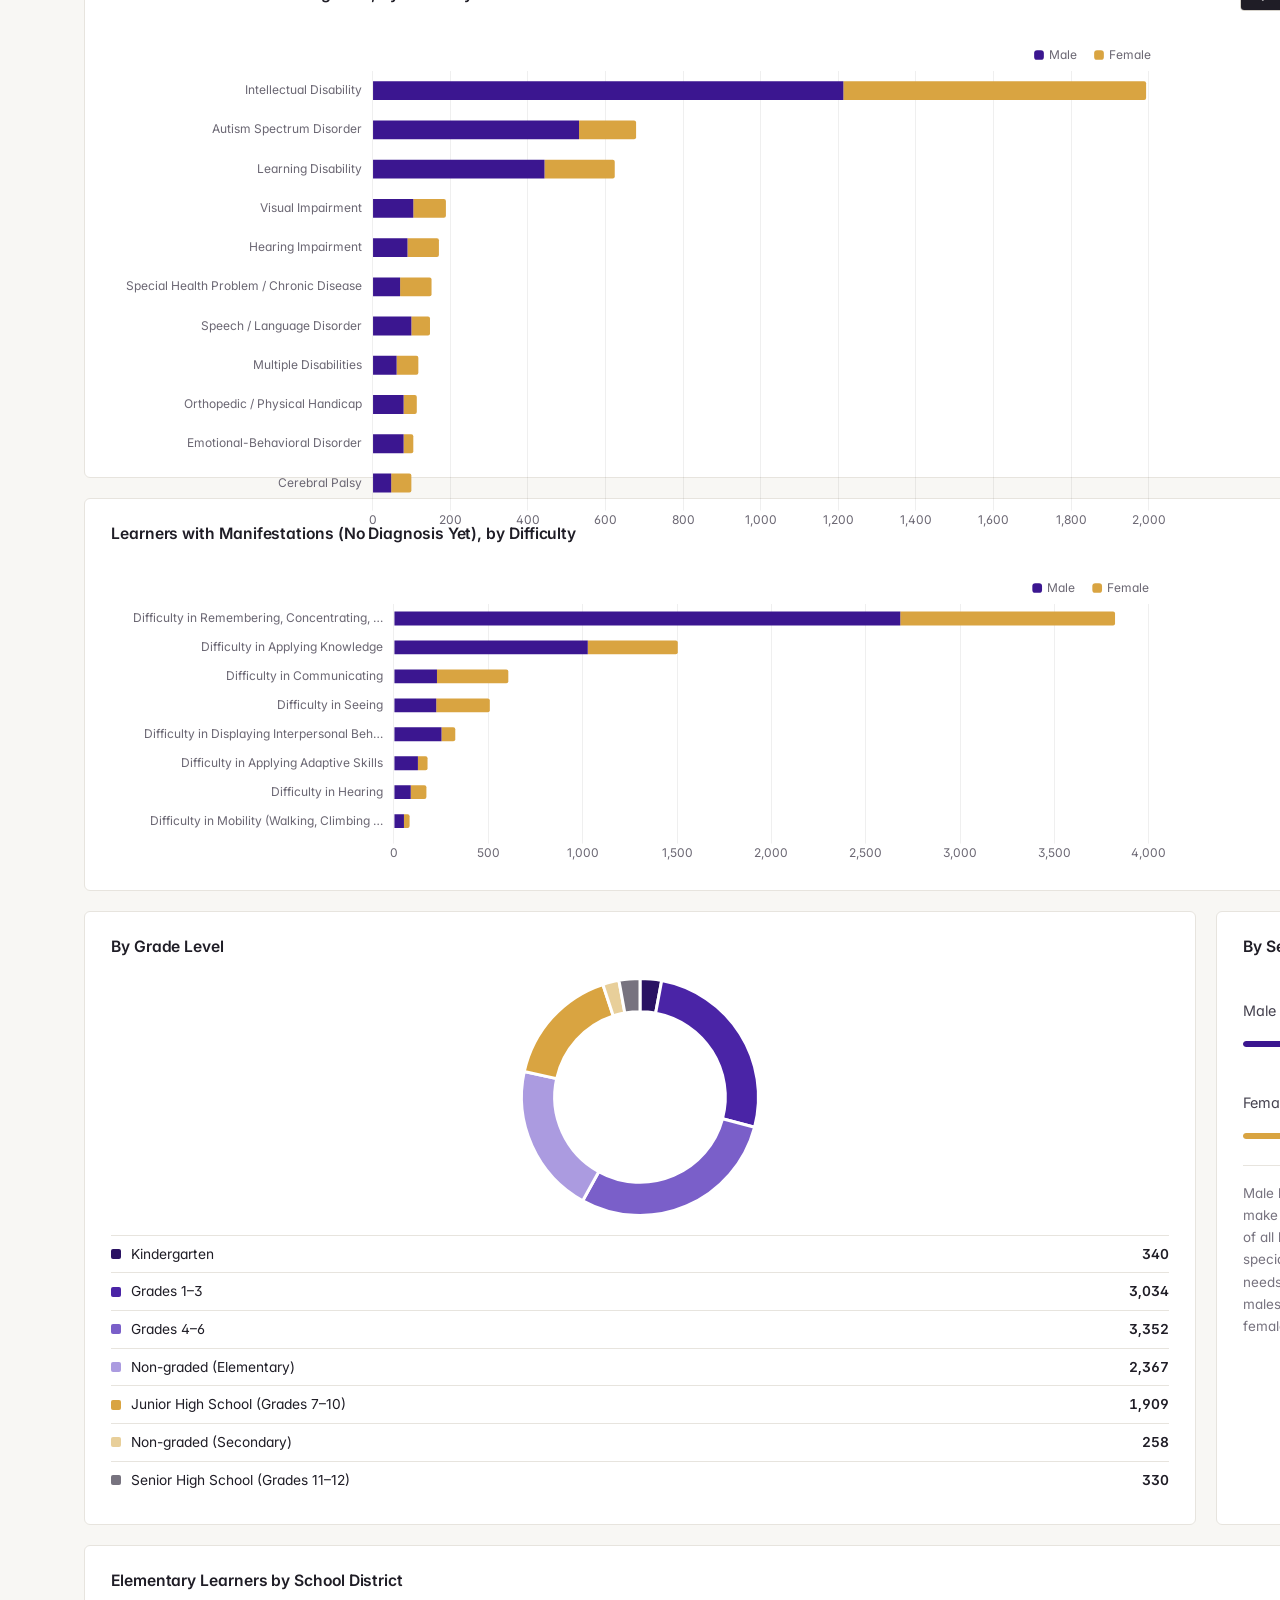
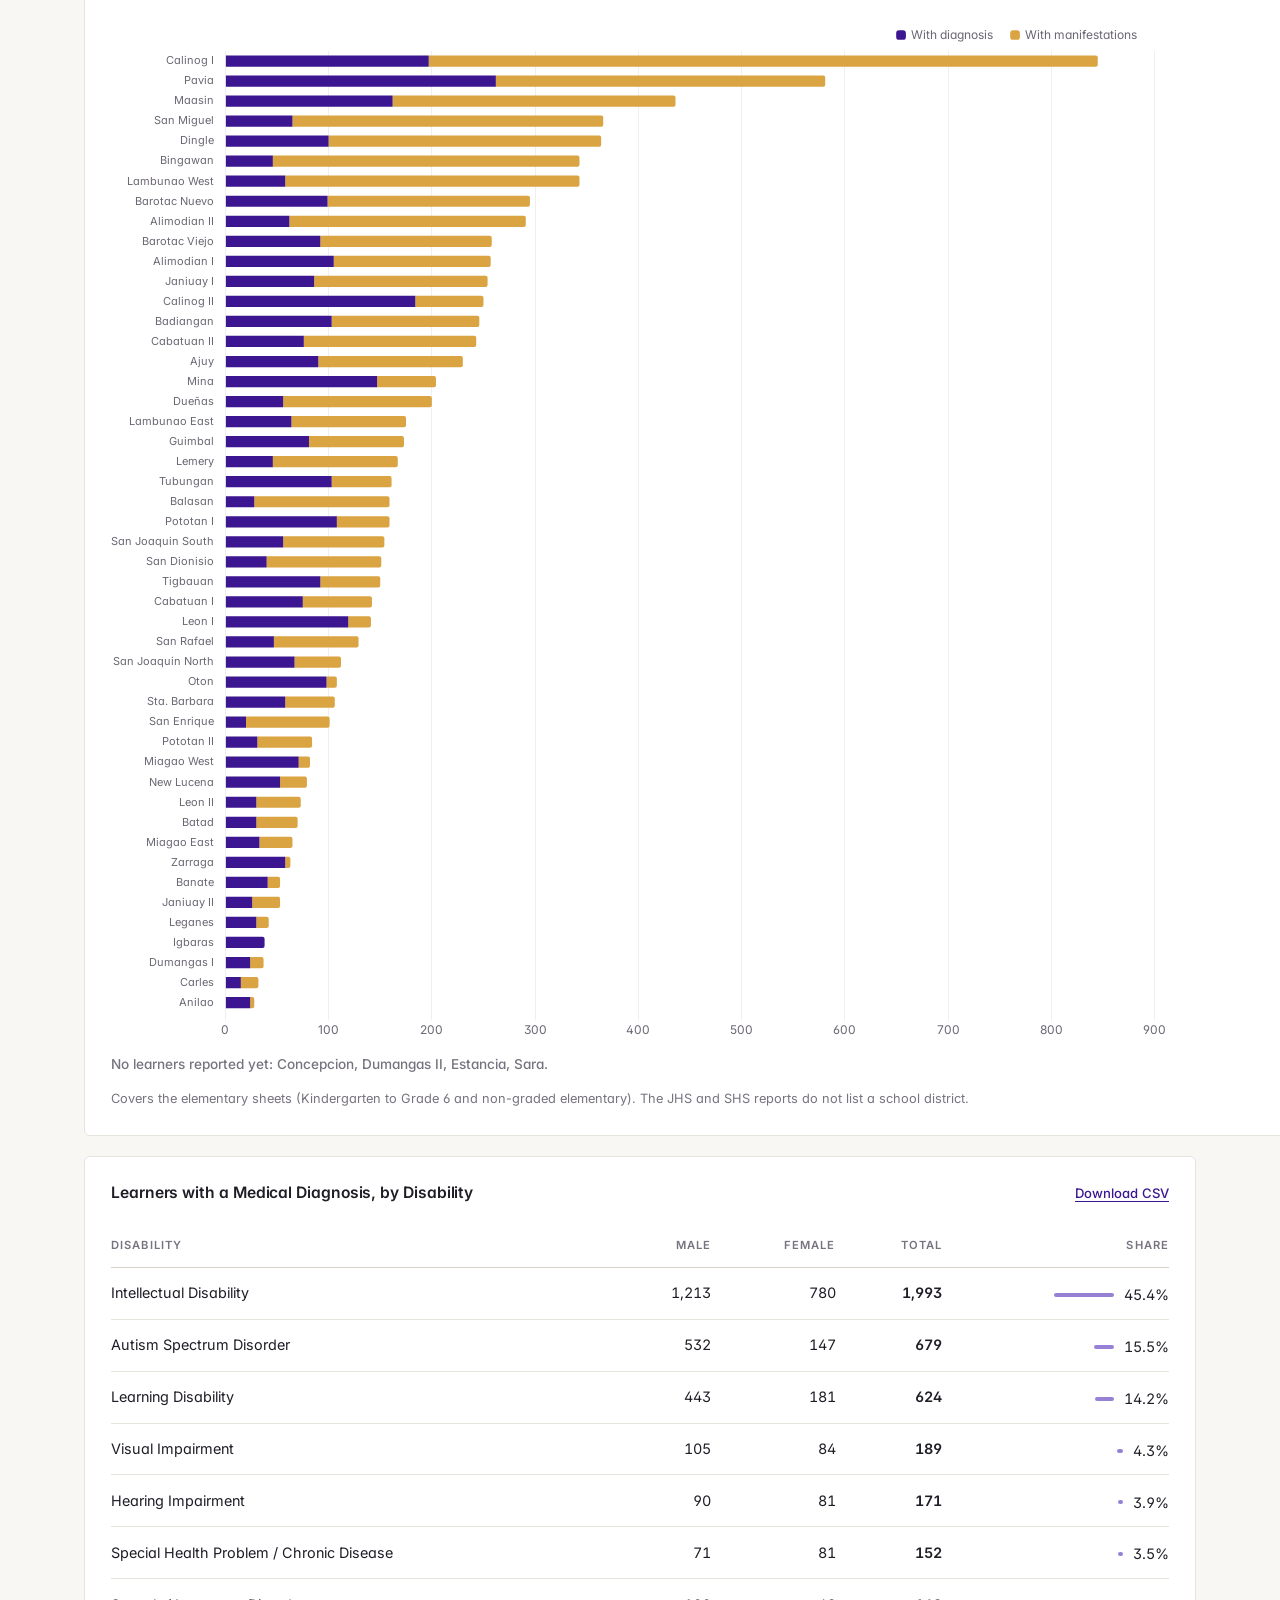
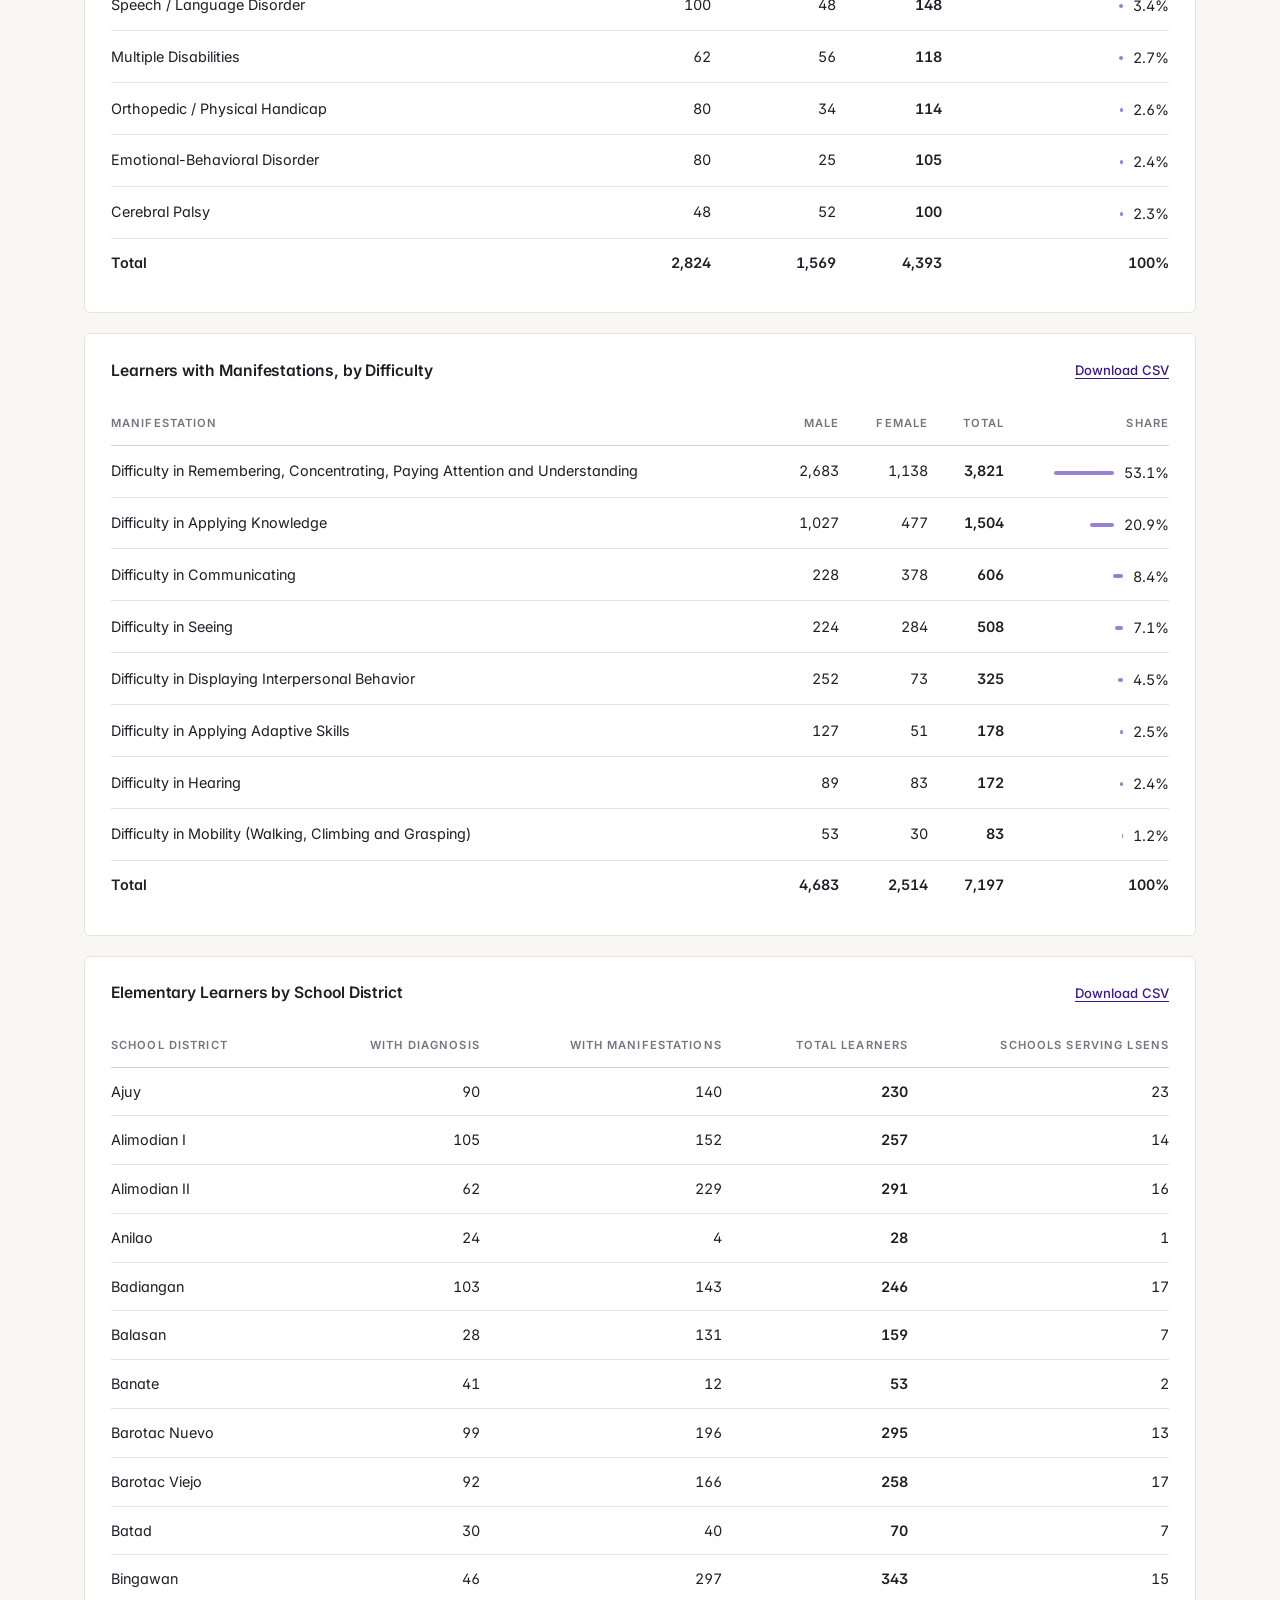
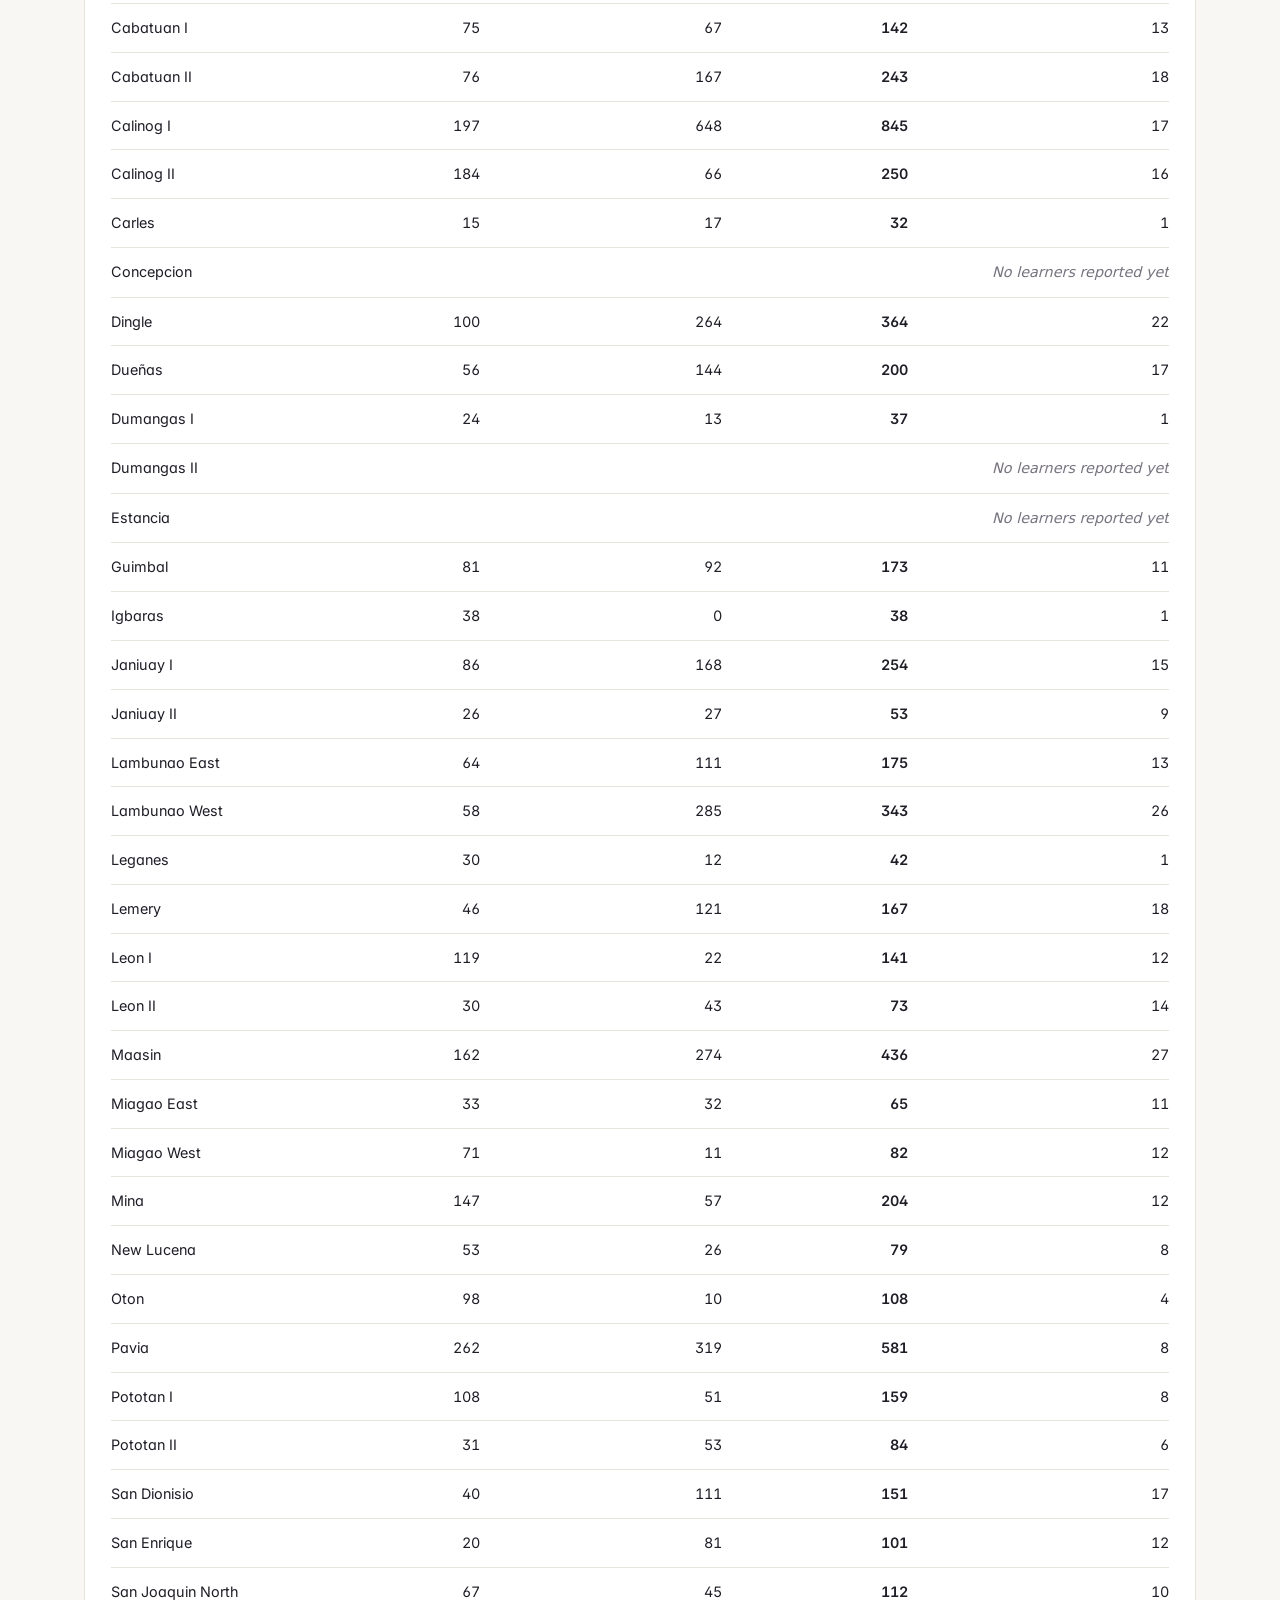
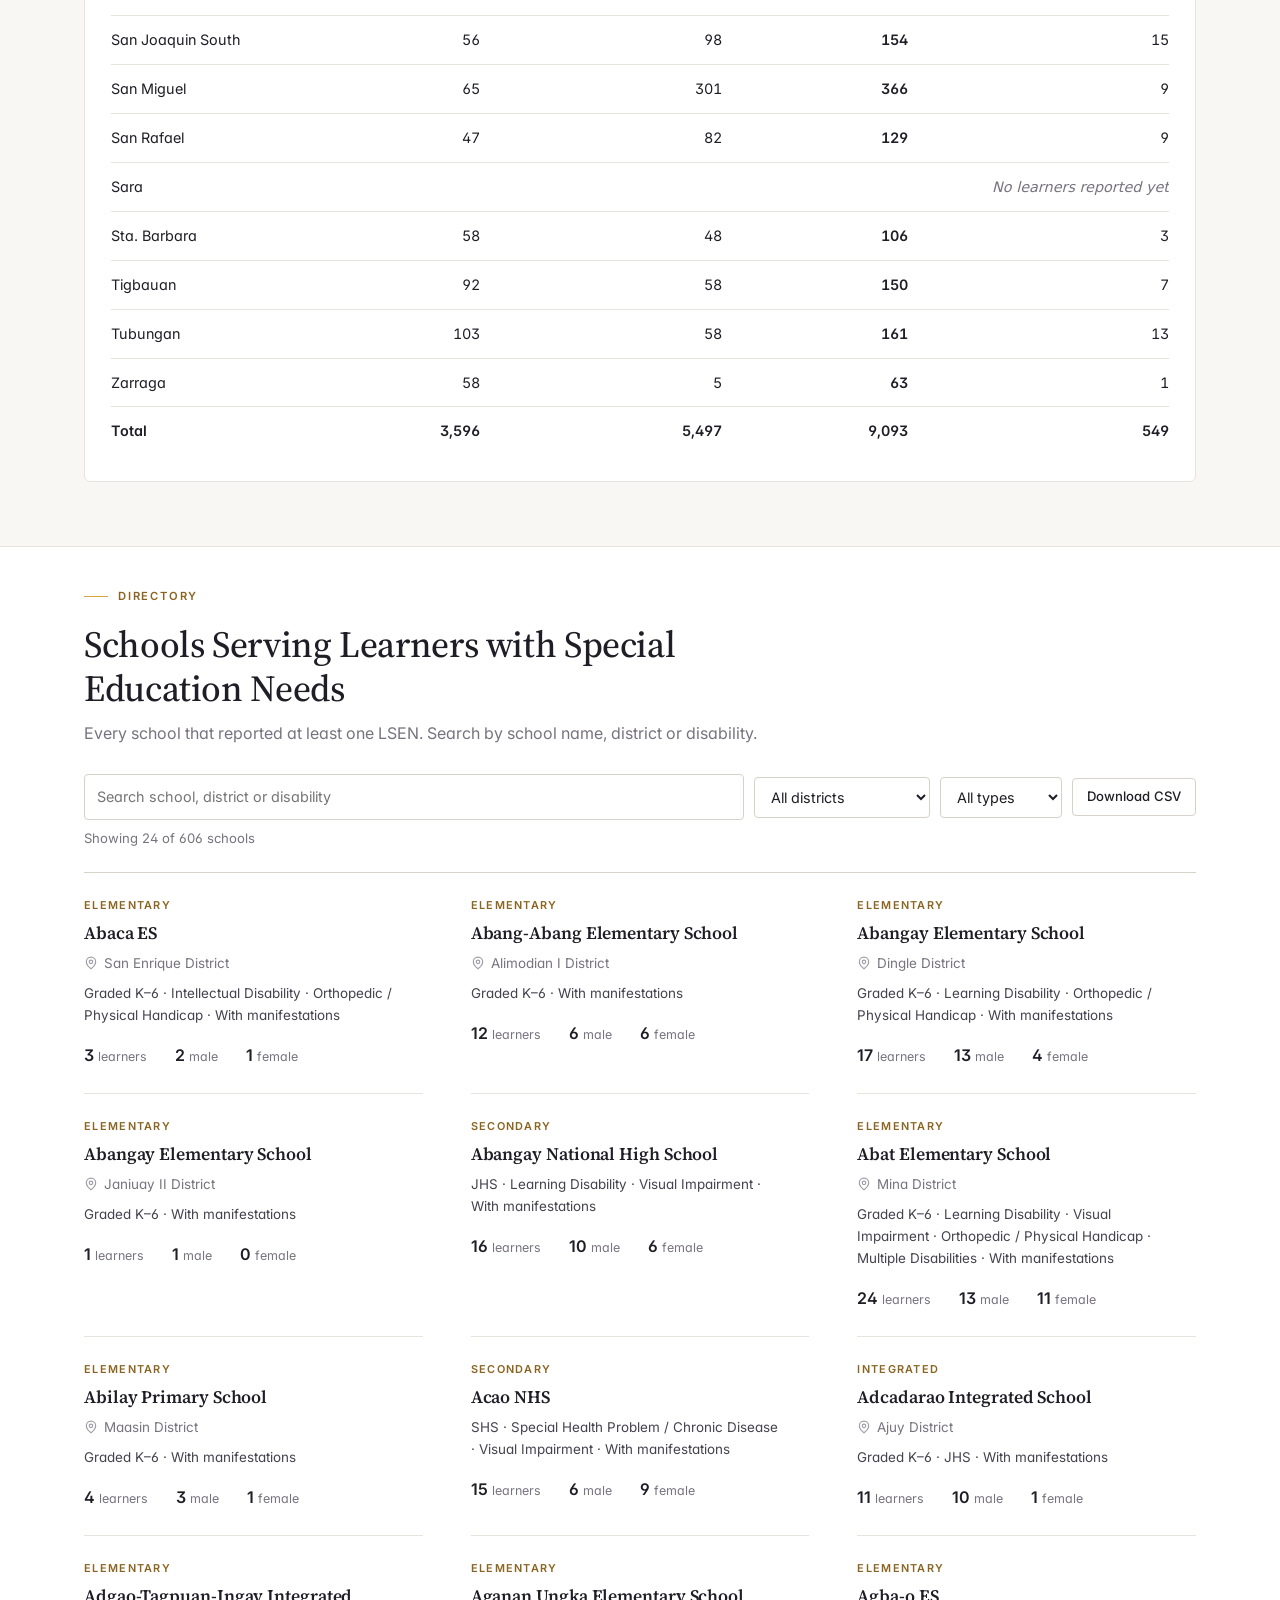
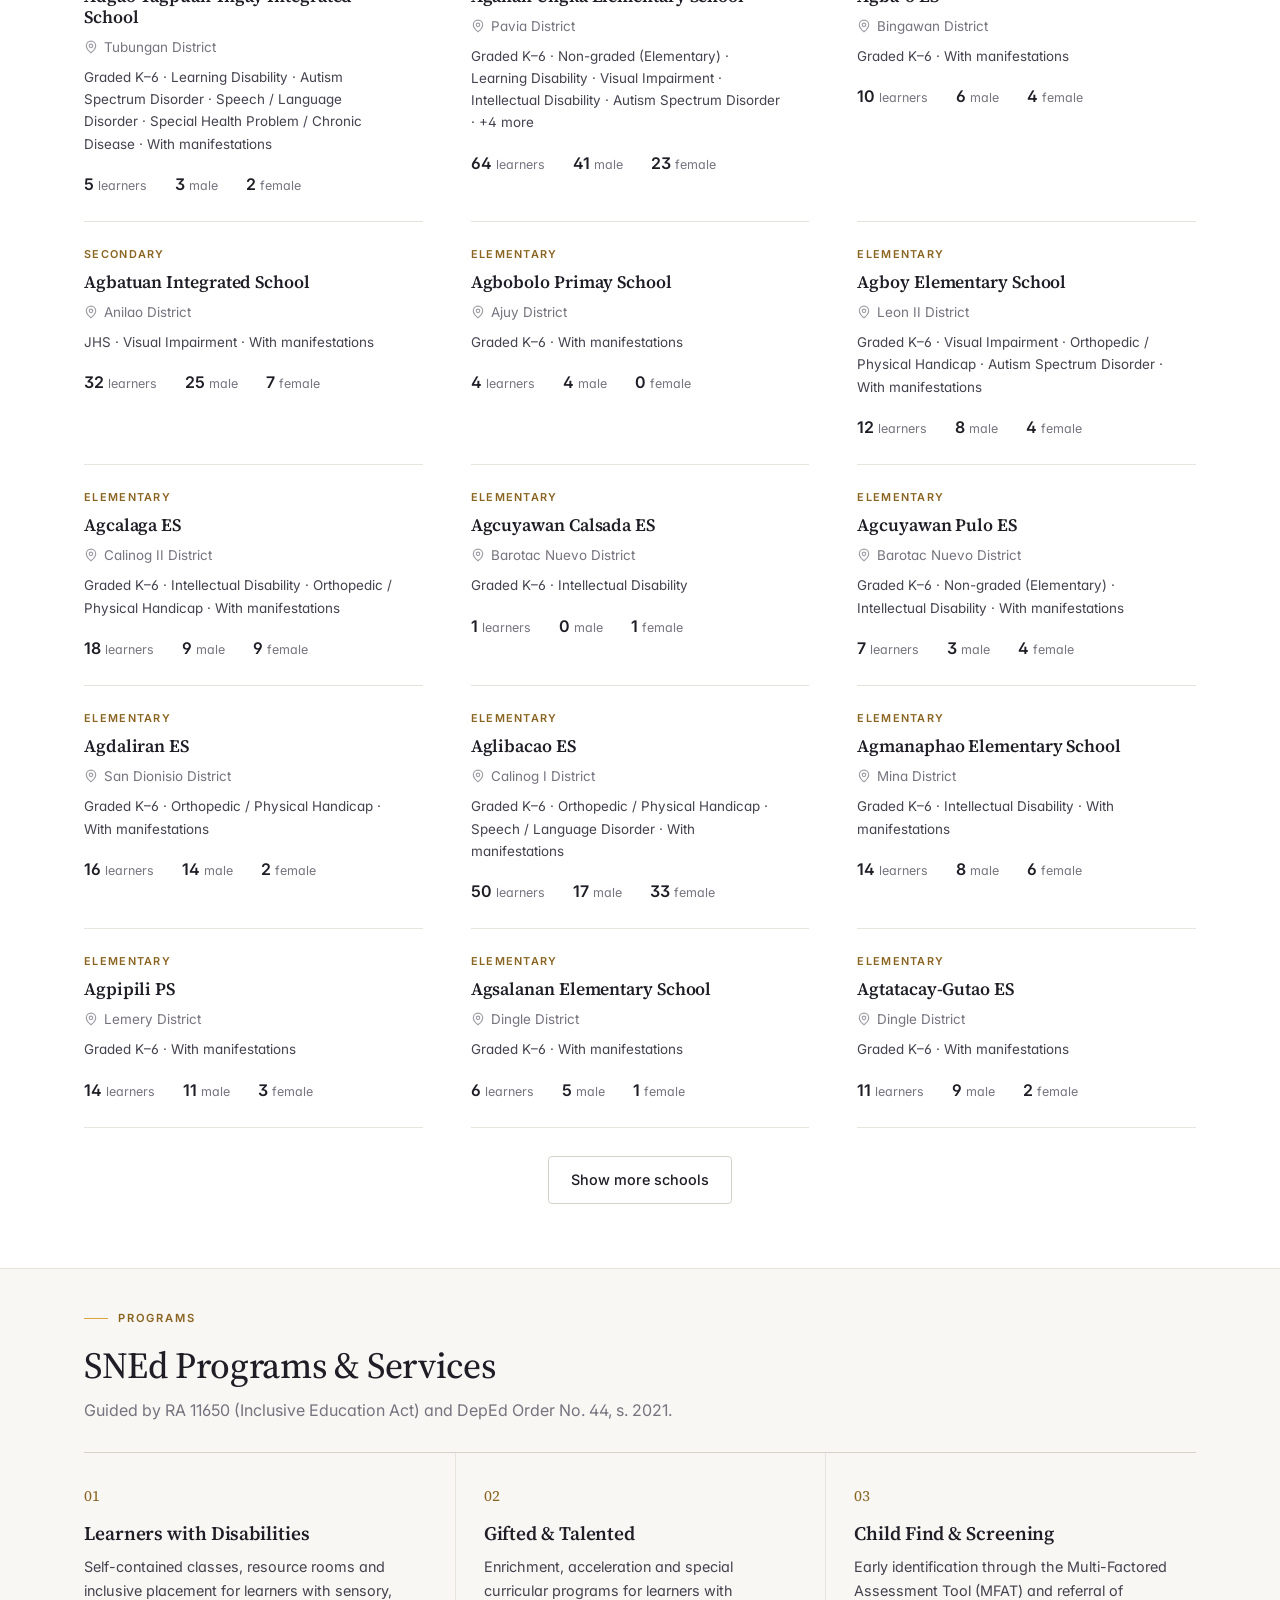
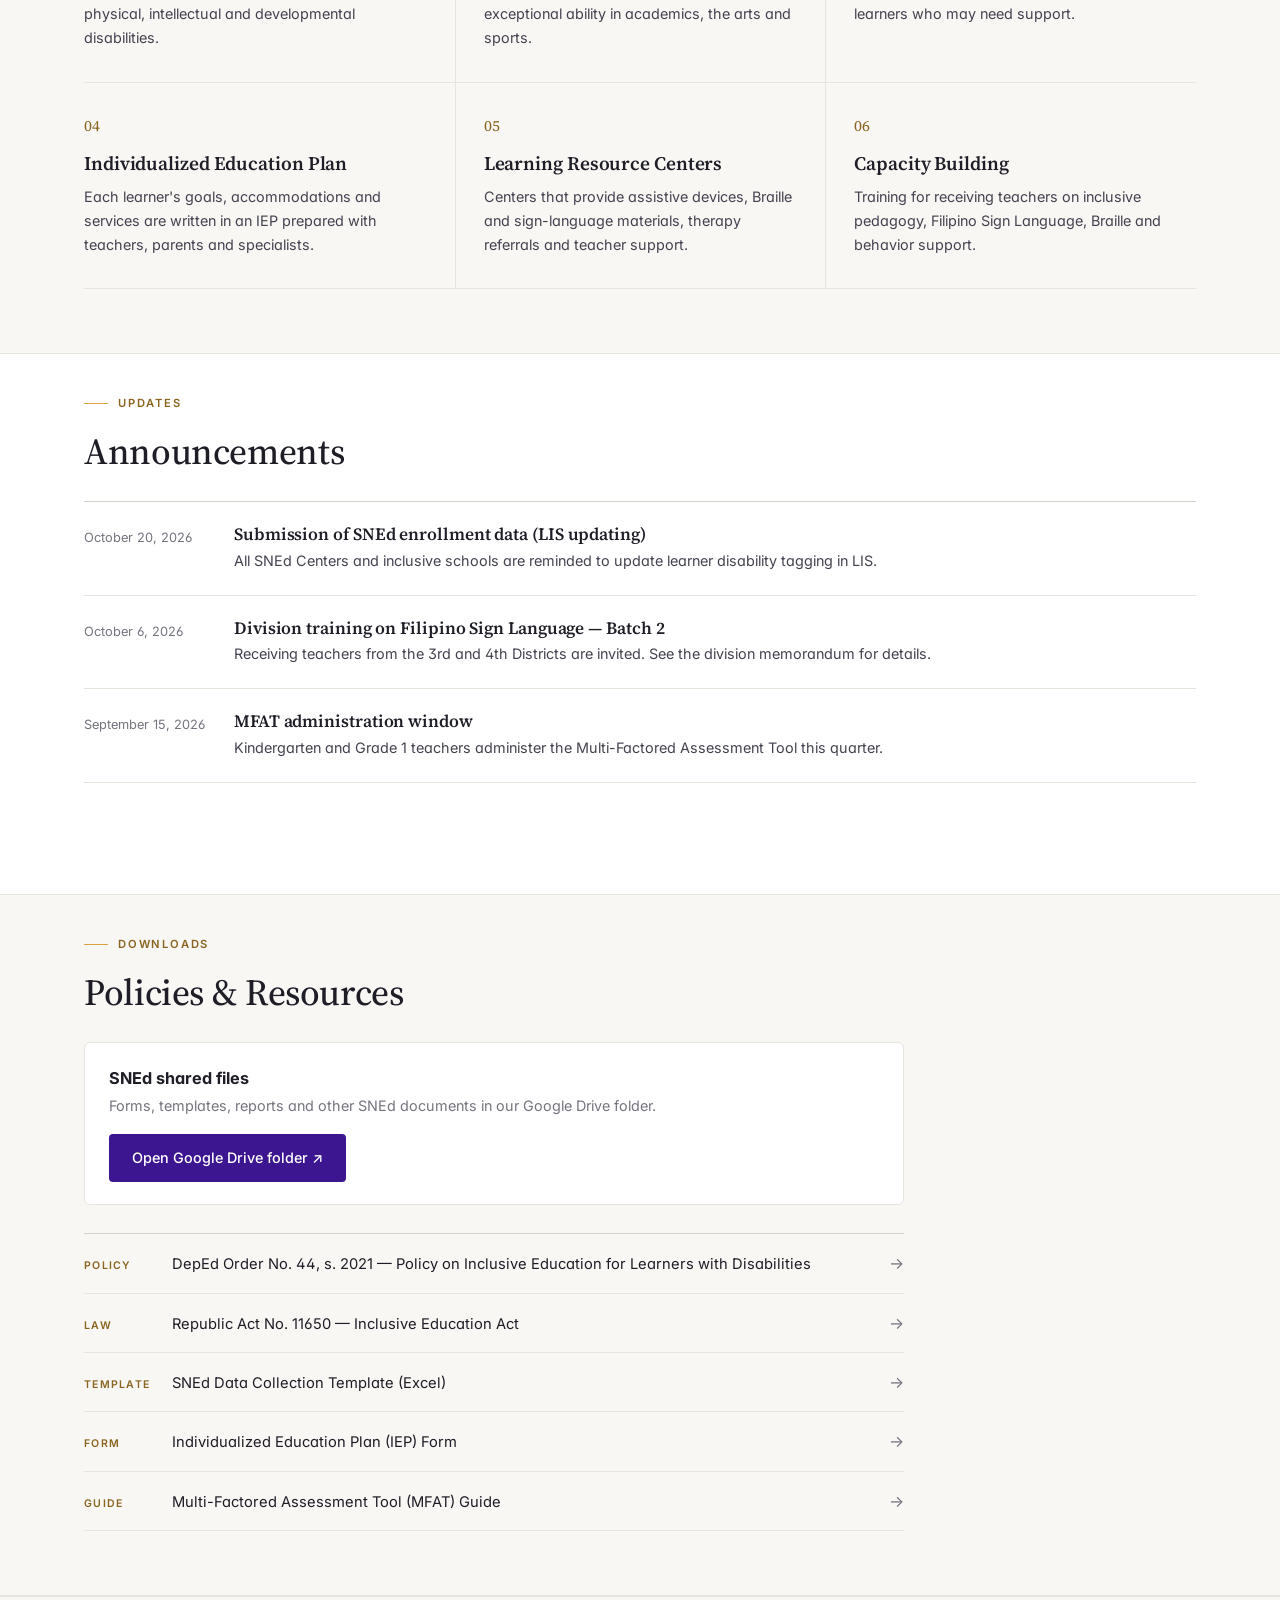
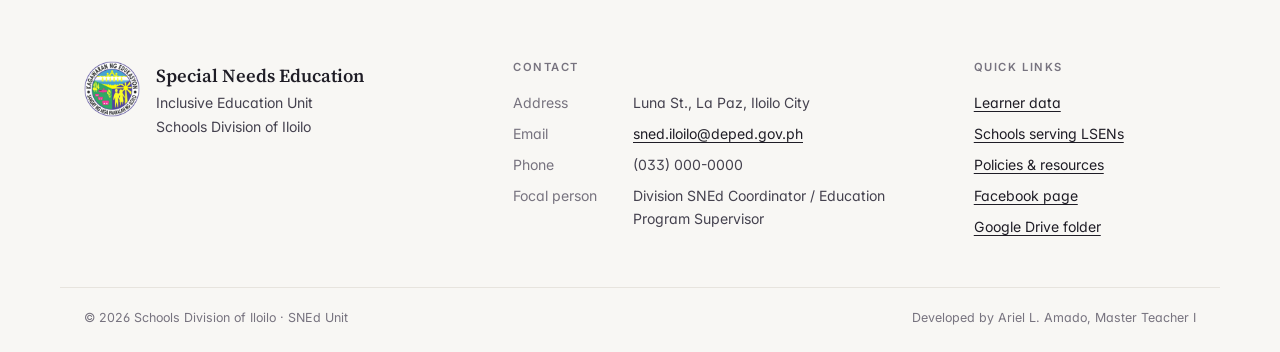
==== commit 99e33e06: "Add files via upload" ====
--- a/index.html
+++ b/index.html
@@ -264,7 +264,7 @@
             <strong style="display:block;font-size:1.02rem">SNEd shared files</strong>
             <span class="muted" style="font-size:.9rem">Forms, templates, reports and other SNEd documents in our Google Drive folder.</span>
           </div>
-          <a class="btn btn-primary" id="driveBtn" href="#" target="_blank" rel="noopener">Open Google Drive folder ↗</a>
+          <a class="btn btn-primary" id="driveBtn" href="https://drive.google.com/drive/folders/1sD_sWt_fL2CXwe3O12nC6hJ-1P7XWGsR" target="_blank" rel="noopener">Open Google Drive folder ↗</a>
         </div>
         <ul class="resources" id="resourceList"></ul>
       </div>
@@ -297,7 +297,7 @@
           <li><a href="#directory">Schools serving LSENs</a></li>
           <li><a href="#resources">Policies &amp; resources</a></li>
           <li><a id="fbLink" href="#" target="_blank" rel="noopener">Facebook page</a></li>
-          <li id="driveLi" hidden><a id="driveFoot" href="#" target="_blank" rel="noopener">Google Drive folder</a></li>
+          <li id="driveLi" hidden><a id="driveFoot" href="https://drive.google.com/drive/folders/1sD_sWt_fL2CXwe3O12nC6hJ-1P7XWGsR" target="_blank" rel="noopener">Google Drive folder</a></li>
         </ul>
       </div>
     </div>
@@ -310,7 +310,7 @@
   <a href="#top" class="to-top" aria-label="Back to top">↑</a>
 
   <script src="assets/js/chart.umd.min.js"></script>
-  <script src="assets/js/data.js?v=7"></script>
-  <script src="assets/js/app.js?v=7"></script>
+  <script src="assets/js/data.js?v=8"></script>
+  <script src="assets/js/app.js?v=8"></script>
 </body>
 </html>
